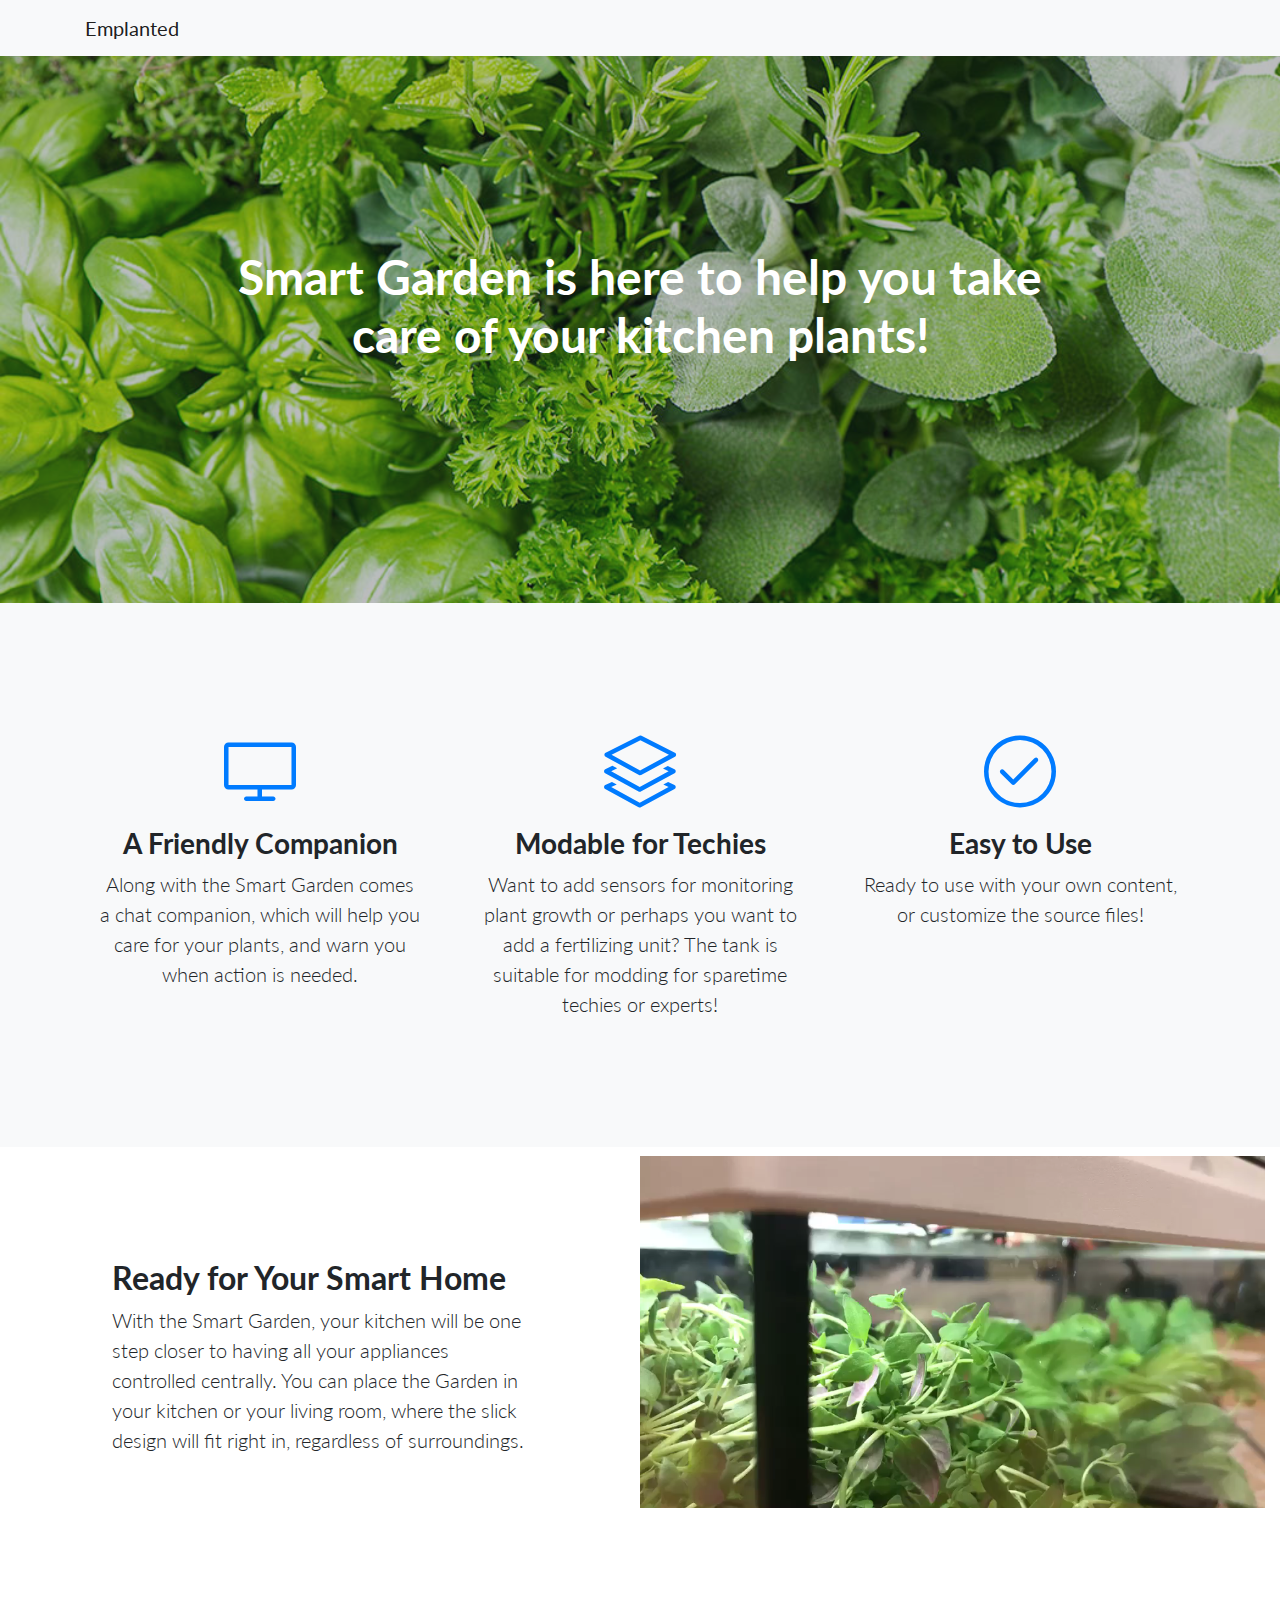
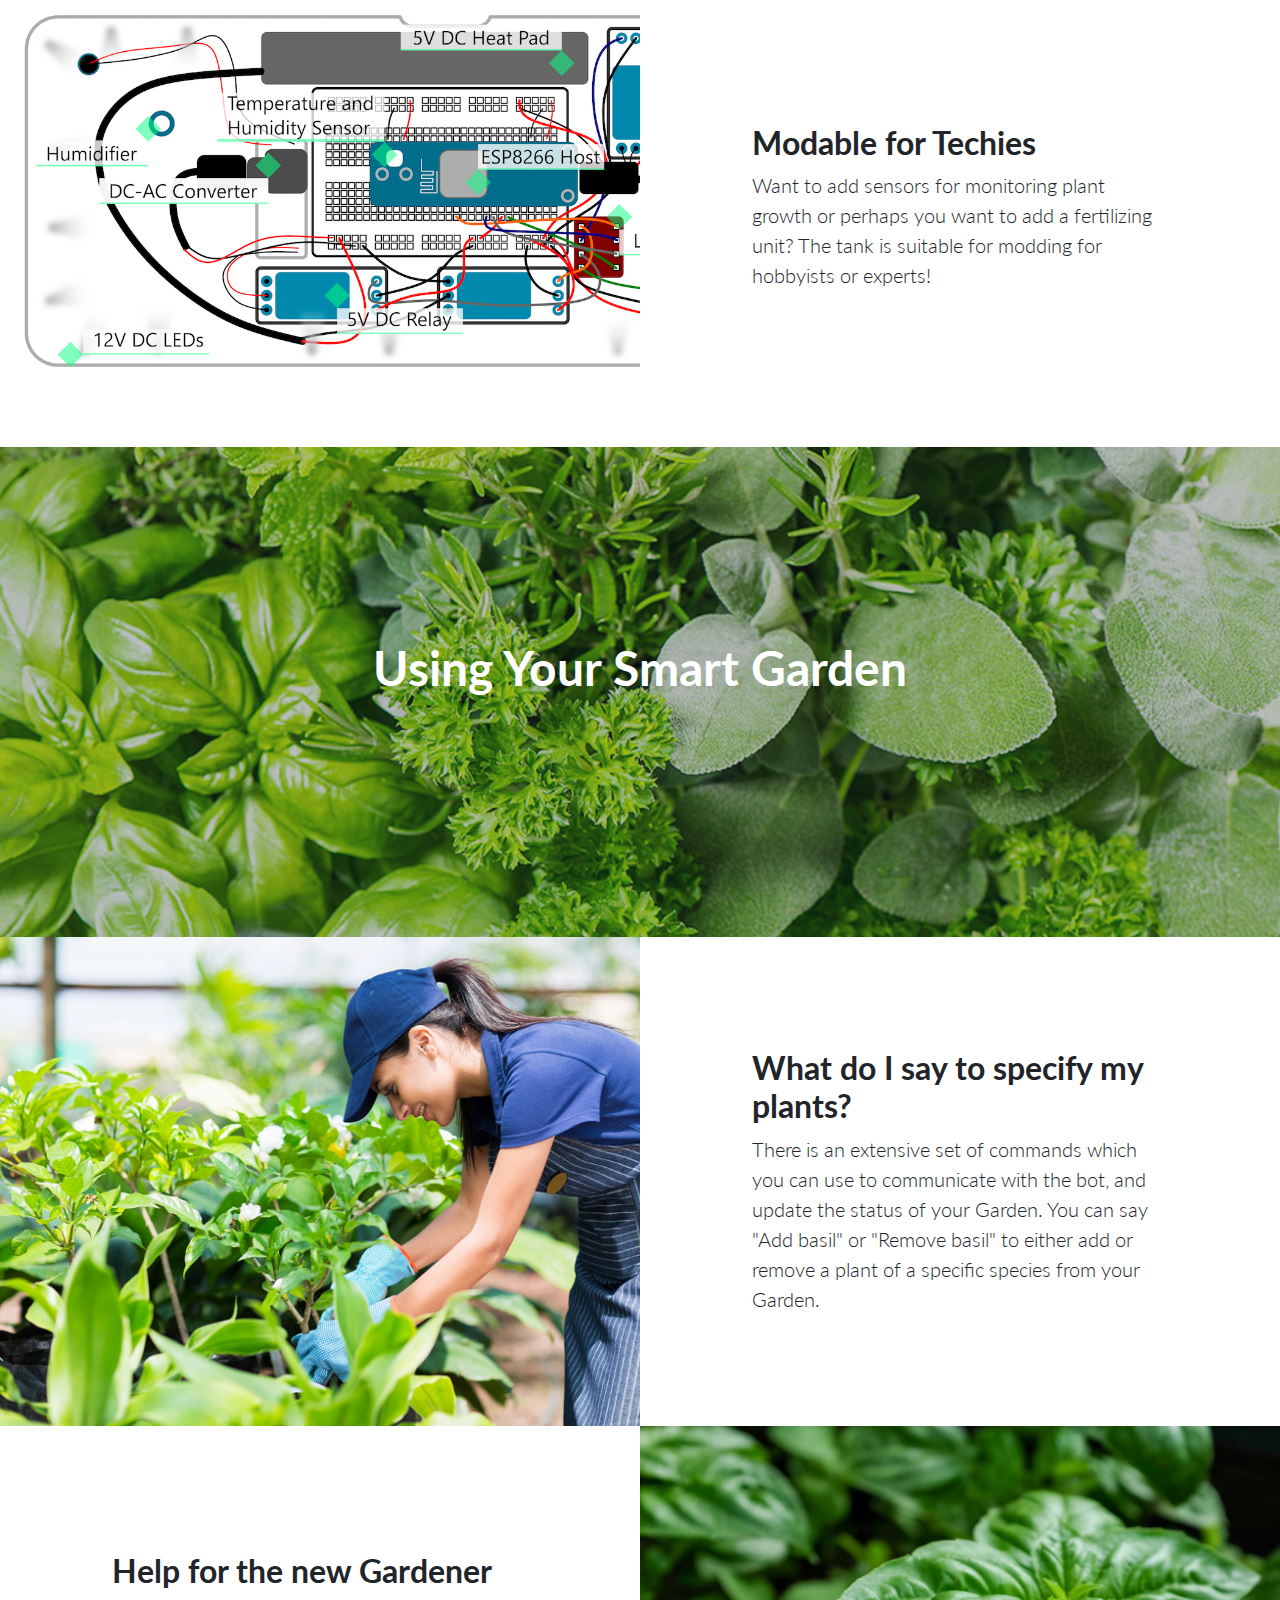
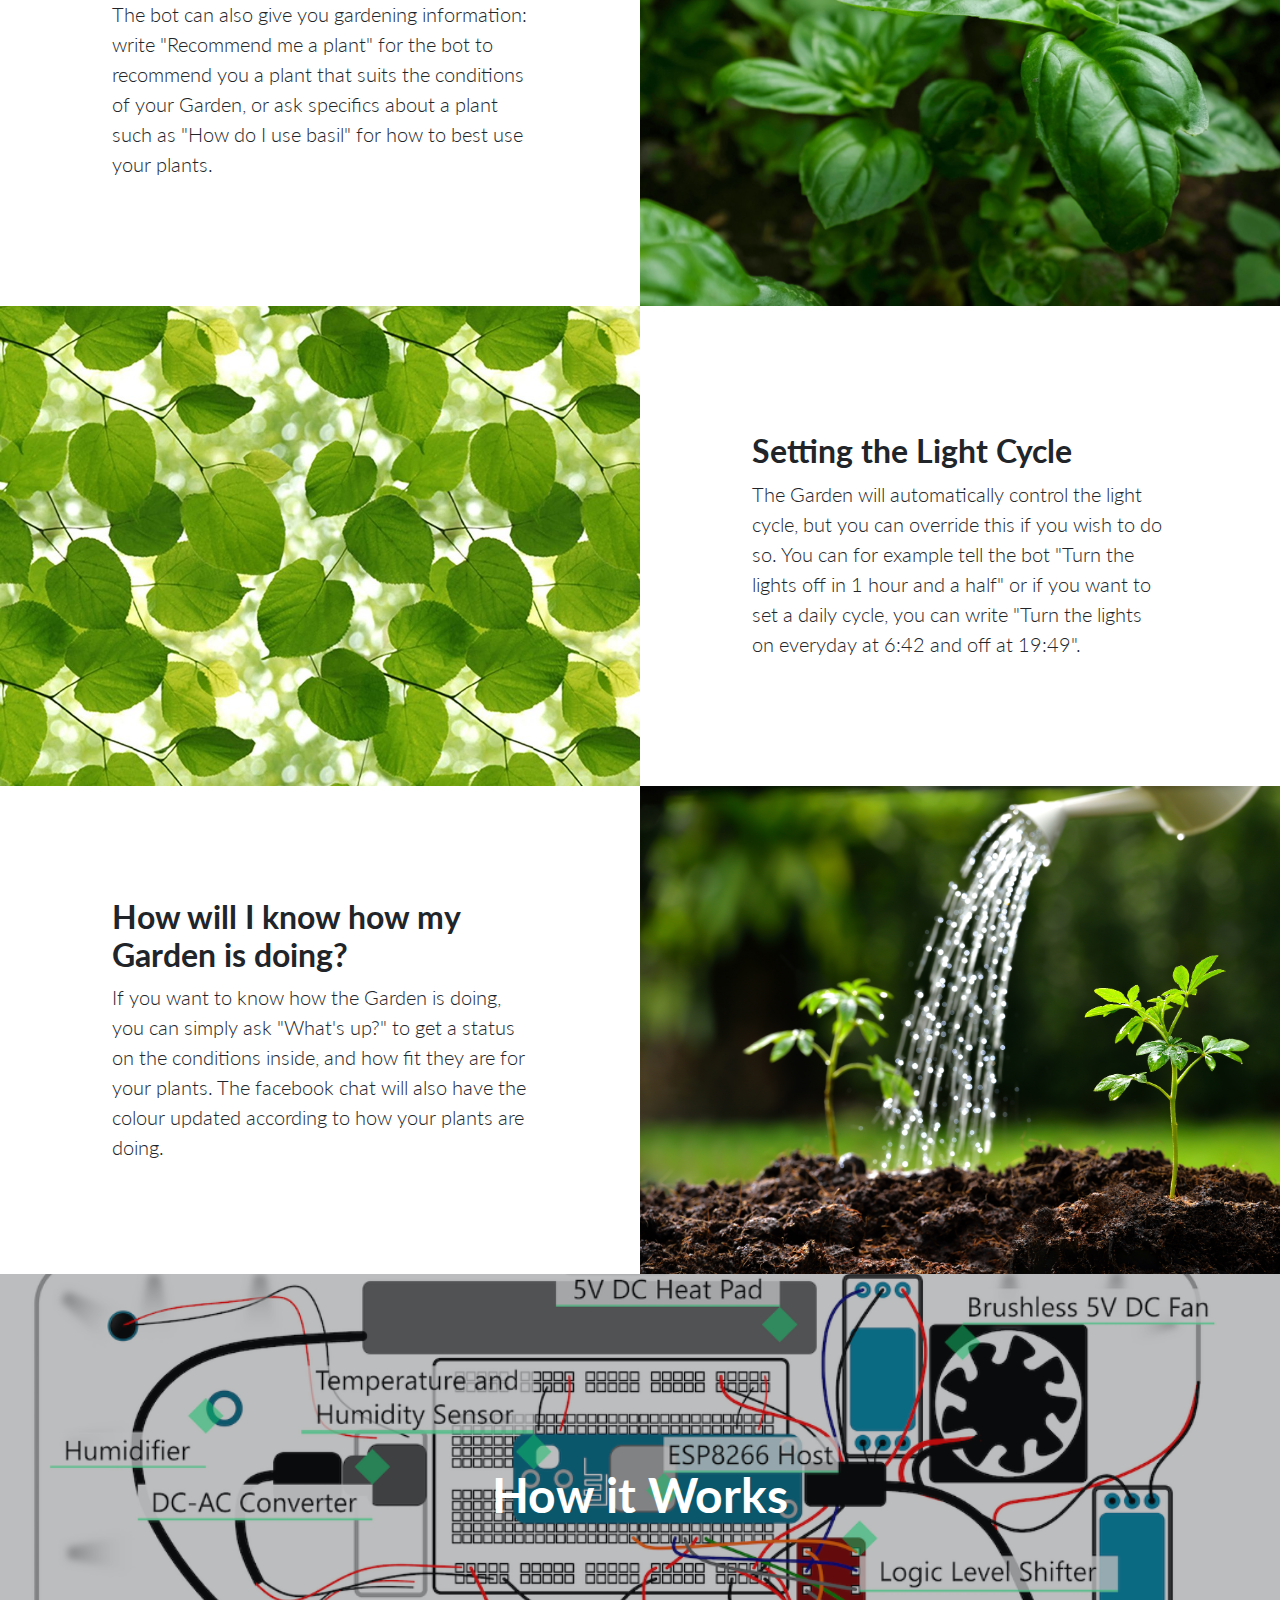
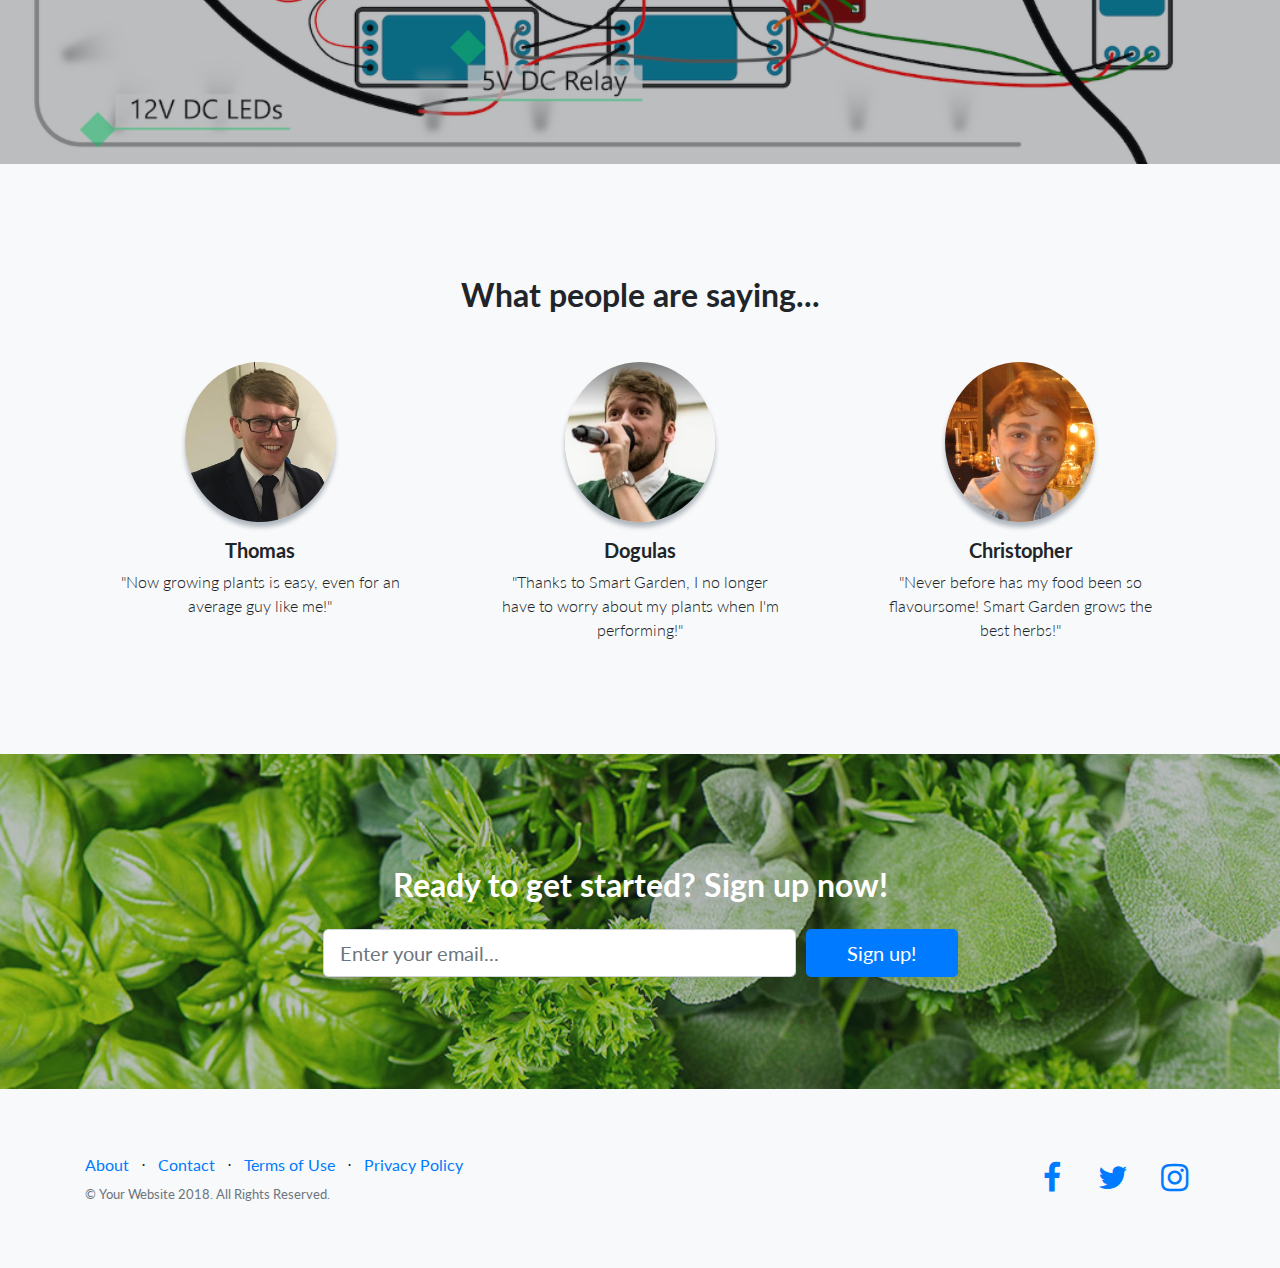
==== Website/index.html @ f956d18c "Mastheads innit" ====
<!DOCTYPE html>
<html lang="en">

  <head>

    <meta charset="utf-8">
    <meta name="viewport" content="width=device-width, initial-scale=1, shrink-to-fit=no">
    <meta name="description" content="">
    <meta name="author" content="">

    <title>Landing Page - Start Bootstrap Theme</title>

    <!-- Bootstrap core CSS -->
    <link href="vendor/bootstrap/css/bootstrap.min.css" rel="stylesheet">

    <!-- Custom fonts for this template -->
    <link href="vendor/font-awesome/css/font-awesome.min.css" rel="stylesheet" type="text/css">
    <link href="vendor/simple-line-icons/css/simple-line-icons.css" rel="stylesheet" type="text/css">
    <link href="https://fonts.googleapis.com/css?family=Lato:300,400,700,300italic,400italic,700italic" rel="stylesheet" type="text/css">

    <!-- Custom styles for this template -->
    <link href="css/landing-page.min.css" rel="stylesheet">

  </head>

  <body>

    <!-- Navigation -->
    <nav class="navbar navbar-light bg-light static-top">
      <div class="container">
        <a class="navbar-brand" href="#">Emplanted</a>
      </div>
    </nav>

    <!-- Masthead -->
    <header class="masthead text-white text-center">
      <div class="overlay"></div>
      <div class="container">
        <div class="row">
          <div class="col-xl-9 mx-auto">
            <h1 class="mb-5">Smart Garden is here to help you take care of your kitchen plants!</h1>
          </div>
        </div>
      </div>
    </header>

    <!-- Icons Grid -->
    <section class="features-icons bg-light text-center">
      <div class="container">
        <div class="row">
          <div class="col-lg-4">
            <div class="features-icons-item mx-auto mb-5 mb-lg-0 mb-lg-3">
              <div class="features-icons-icon d-flex">
                <i class="icon-screen-desktop m-auto text-primary"></i>
              </div>
              <h3>A Friendly Companion</h3>
              <p class="lead mb-0">Along with the Smart Garden comes a chat companion, which will help you care for your plants, and warn you when action is needed.</p>
            </div>
          </div>
          <div class="col-lg-4">
            <div class="features-icons-item mx-auto mb-5 mb-lg-0 mb-lg-3">
              <div class="features-icons-icon d-flex">
                <i class="icon-layers m-auto text-primary"></i>
              </div>
              <h3>Modable for Techies</h3>
              <p class="lead mb-0">Want to add sensors for monitoring plant growth or perhaps you want to add a fertilizing unit? The tank is suitable for modding for sparetime techies or experts!</p>
            </div>
          </div>
          <div class="col-lg-4">
            <div class="features-icons-item mx-auto mb-0 mb-lg-3">
              <div class="features-icons-icon d-flex">
                <i class="icon-check m-auto text-primary"></i>
              </div>
              </a>
              <h3>Easy to Use</h3>
              <p class="lead mb-0">Ready to use with your own content, or customize the source files!</p>
            </div>
          </div>
        </div>
      </div>
    </section>



    <!-- Image Showcases -->
    <section class="showcase">
      <div class="container-fluid p-0">
        <div class="row no-gutters">
          <div class="col-lg-6 order-lg-2 text-white">
            <div>
              <object class="embed-responsive-item">
                  <video height ="370" width="625" autoplay loop muted>
                    <source src="img/video.mp4" />
                  </video>
                </object>
              </div>
          </div>
          <div class="col-lg-6 order-lg-1 my-auto showcase-text">
            <h2>Ready for Your Smart Home</h2>
            <p class="lead mb-0">With the Smart Garden, your kitchen will be one step closer to having all your appliances controlled centrally. You can place the Garden in your kitchen or your living room, where the slick design will fit right in, regardless of surroundings.</p>
          </div>
        </div>
        <div class="row no-gutters">
          <div class="col-lg-6 text-white showcase-img" style="background-image: url('img/componentfpgamy.png');"></div>
          <div class="col-lg-6 my-auto showcase-text">
            <h2>Modable for Techies</h2>
            <p class="lead mb-0">Want to add sensors for monitoring plant growth or perhaps you want to add a fertilizing unit? The tank is suitable for modding for hobbyists or experts!</p>
          </div>
        </div>
      </div>
  </section>


  <!-- Masthead -->
  <header class="masthead text-white text-center">
    <div class="overlay"></div>
    <div class="container">
      <div class="row">
        <div class="col-xl-9 mx-auto">
          <h1 class="mb-5">Using Your Smart Garden</h1>
        </div>
      </div>
    </div>
  </header>

  <!-- Usage Showcase -->
  <section class="showcase">
    <div class="container-fluid p-0">
        <div class="row no-gutters">
          <div class="col-lg-6 text-white showcase-img" style="background-image: url('img/gardener.jpg');"></div>
          <div class="col-lg-6 my-auto showcase-text">
            <h2>What do I say to specify my plants?</h2>
            <p class="lead mb-0">There is an extensive set of commands which you can use to communicate with the bot, and update the status of your Garden.
              You can say "Add basil" or "Remove basil" to either add or remove a plant of a specific species from your Garden.
              </p>
          </div>
        </div>
        <div class="row no-gutters">
          <div class="col-lg-6 order-lg-2 text-white showcase-img" style="background-image: url('img/basil.jpg');"></div>
          <div class="col-lg-6 order-lg-1 my-auto showcase-text">
            <h2>Help for the new Gardener</h2>
            <p class="lead mb-0">The bot can also give you gardening information: write "Recommend me a plant" for the bot to recommend you a plant that suits the
            conditions of your Garden, or ask specifics about a plant such as "How do I use basil" for how to best use your plants.</p>
          </div>
        </div>
        <div class="row no-gutters">
          <div class="col-lg-6 text-white showcase-img" style="background-image: url('img/sunlight.jpg');"></div>
          <div class="col-lg-6 my-auto showcase-text">
            <h2>Setting the Light Cycle</h2>
            <p class="lead mb-0">The Garden will automatically control the light cycle, but you can override this if you wish to do so. You can for example tell the bot "Turn the lights off in 1 hour and a half"
               or if you want to set a daily cycle, you can write "Turn the lights on everyday at 6:42 and off at 19:49". </p>
          </div>
        </div>
        <div class="row no-gutters">
          <div class="col-lg-6 order-lg-2 text-white showcase-img" style="background-image: url('img/watering.jpg');"></div>
          <div class="col-lg-6 order-lg-1 my-auto showcase-text">
            <h2>How will I know how my Garden is doing?</h2>
            <p class="lead mb-0">If you want to know how the Garden is doing, you can simply ask "What's up?" to get a status on the conditions inside, and how fit they are for your plants. The facebook chat will also have the colour updated according to
              how your plants are doing.
            </p>
          </div>
        </div>
      </div>
    </section>

    <!-- Masthead -->
    <header class="mastheadWorks text-white text-center">
      <div class="overlay"></div>
      <div class="container">
        <div class="row">
          <div class="col-xl-9 mx-auto">
            <h1 class="mb-5">How it Works</h1>
          </div>
        </div>
      </div>
    </header>

    <!-- Testimonials -->
    <section class="testimonials text-center bg-light">
      <div class="container">
        <h2 class="mb-5">What people are saying...</h2>
        <div class="row">
          <div class="col-lg-4">
            <div class="testimonial-item mx-auto mb-5 mb-lg-0">
              <img class="img-fluid rounded-circle mb-3" src="img/testimonials-1.jpg" alt="" style="width:150px;height:160px;">
              <h5>Thomas</h5>
              <p class="font-weight-light mb-0">"Now growing plants is easy, even for an average guy like me!"</p>
            </div>
          </div>
          <div class="col-lg-4">
            <div class="testimonial-item mx-auto mb-5 mb-lg-0">
              <img class="img-fluid rounded-circle mb-3" src="img/testimonials-2.jpg" alt="" style="width:150px;height:160px;">
              <h5>Dogulas</h5>
              <p class="font-weight-light mb-0">"Thanks to Smart Garden, I no longer have to worry about my plants when I'm performing!"</p>
            </div>
          </div>
          <div class="col-lg-4">
            <div class="testimonial-item mx-auto mb-5 mb-lg-0">
              <img class="img-fluid rounded-circle mb-3" src="img/testimonials-3.jpg" alt="" style="width:150px;height:160px;">
              <h5>Christopher</h5>
              <p class="font-weight-light mb-0">"Never before has my food been so flavoursome! Smart Garden grows the best herbs!"</p>
            </div>
          </div>
        </div>
      </div>
    </section>


    <!-- Call to Action -->
    <section class="call-to-action text-white text-center">
      <div class="overlay"></div>
      <div class="container">
        <div class="row">
          <div class="col-xl-9 mx-auto">
            <h2 class="mb-4">Ready to get started? Sign up now!</h2>
          </div>
          <div class="col-md-10 col-lg-8 col-xl-7 mx-auto">
            <form>
              <div class="form-row">
                <div class="col-12 col-md-9 mb-2 mb-md-0">
                  <input type="email" class="form-control form-control-lg" placeholder="Enter your email...">
                </div>
                <div class="col-12 col-md-3">
                  <button type="submit" class="btn btn-block btn-lg btn-primary">Sign up!</button>
                </div>
              </div>
            </form>
          </div>
        </div>
      </div>
    </section>

    <!-- Footer -->
    <footer class="footer bg-light">
      <div class="container">
        <div class="row">
          <div class="col-lg-6 h-100 text-center text-lg-left my-auto">
            <ul class="list-inline mb-2">
              <li class="list-inline-item">
                <a href="#">About</a>
              </li>
              <li class="list-inline-item">&sdot;</li>
              <li class="list-inline-item">
                <a href="#">Contact</a>
              </li>
              <li class="list-inline-item">&sdot;</li>
              <li class="list-inline-item">
                <a href="#">Terms of Use</a>
              </li>
              <li class="list-inline-item">&sdot;</li>
              <li class="list-inline-item">
                <a href="#">Privacy Policy</a>
              </li>
            </ul>
            <p class="text-muted small mb-4 mb-lg-0">&copy; Your Website 2018. All Rights Reserved.</p>
          </div>
          <div class="col-lg-6 h-100 text-center text-lg-right my-auto">
            <ul class="list-inline mb-0">
              <li class="list-inline-item mr-3">
                <a href="#">
                  <i class="fa fa-facebook fa-2x fa-fw"></i>
                </a>
              </li>
              <li class="list-inline-item mr-3">
                <a href="#">
                  <i class="fa fa-twitter fa-2x fa-fw"></i>
                </a>
              </li>
              <li class="list-inline-item">
                <a href="#">
                  <i class="fa fa-instagram fa-2x fa-fw"></i>
                </a>
              </li>
            </ul>
          </div>
        </div>
      </div>
    </footer>

    <!-- Bootstrap core JavaScript -->
    <script src="vendor/jquery/jquery.min.js"></script>
    <script src="vendor/bootstrap/js/bootstrap.bundle.min.js"></script>

  </body>

</html>
---- Website/vendor/simple-line-icons/css/simple-line-icons.css ----
@font-face {
  font-family: 'simple-line-icons';
  src: url('../fonts/Simple-Line-Icons.eot?v=2.4.0');
  src: url('../fonts/Simple-Line-Icons.eot?v=2.4.0#iefix') format('embedded-opentype'), url('../fonts/Simple-Line-Icons.woff2?v=2.4.0') format('woff2'), url('../fonts/Simple-Line-Icons.ttf?v=2.4.0') format('truetype'), url('../fonts/Simple-Line-Icons.woff?v=2.4.0') format('woff'), url('../fonts/Simple-Line-Icons.svg?v=2.4.0#simple-line-icons') format('svg');
  font-weight: normal;
  font-style: normal;
}
/*
 Use the following CSS code if you want to have a class per icon.
 Instead of a list of all class selectors, you can use the generic [class*="icon-"] selector, but it's slower:
*/
.icon-user,
.icon-people,
.icon-user-female,
.icon-user-follow,
.icon-user-following,
.icon-user-unfollow,
.icon-login,
.icon-logout,
.icon-emotsmile,
.icon-phone,
.icon-call-end,
.icon-call-in,
.icon-call-out,
.icon-map,
.icon-location-pin,
.icon-direction,
.icon-directions,
.icon-compass,
.icon-layers,
.icon-menu,
.icon-list,
.icon-options-vertical,
.icon-options,
.icon-arrow-down,
.icon-arrow-left,
.icon-arrow-right,
.icon-arrow-up,
.icon-arrow-up-circle,
.icon-arrow-left-circle,
.icon-arrow-right-circle,
.icon-arrow-down-circle,
.icon-check,
.icon-clock,
.icon-plus,
.icon-minus,
.icon-close,
.icon-event,
.icon-exclamation,
.icon-organization,
.icon-trophy,
.icon-screen-smartphone,
.icon-screen-desktop,
.icon-plane,
.icon-notebook,
.icon-mustache,
.icon-mouse,
.icon-magnet,
.icon-energy,
.icon-disc,
.icon-cursor,
.icon-cursor-move,
.icon-crop,
.icon-chemistry,
.icon-speedometer,
.icon-shield,
.icon-screen-tablet,
.icon-magic-wand,
.icon-hourglass,
.icon-graduation,
.icon-ghost,
.icon-game-controller,
.icon-fire,
.icon-eyeglass,
.icon-envelope-open,
.icon-envelope-letter,
.icon-bell,
.icon-badge,
.icon-anchor,
.icon-wallet,
.icon-vector,
.icon-speech,
.icon-puzzle,
.icon-printer,
.icon-present,
.icon-playlist,
.icon-pin,
.icon-picture,
.icon-handbag,
.icon-globe-alt,
.icon-globe,
.icon-folder-alt,
.icon-folder,
.icon-film,
.icon-feed,
.icon-drop,
.icon-drawer,
.icon-docs,
.icon-doc,
.icon-diamond,
.icon-cup,
.icon-calculator,
.icon-bubbles,
.icon-briefcase,
.icon-book-open,
.icon-basket-loaded,
.icon-basket,
.icon-bag,
.icon-action-undo,
.icon-action-redo,
.icon-wrench,
.icon-umbrella,
.icon-trash,
.icon-tag,
.icon-support,
.icon-frame,
.icon-size-fullscreen,
.icon-size-actual,
.icon-shuffle,
.icon-share-alt,
.icon-share,
.icon-rocket,
.icon-question,
.icon-pie-chart,
.icon-pencil,
.icon-note,
.icon-loop,
.icon-home,
.icon-grid,
.icon-graph,
.icon-microphone,
.icon-music-tone-alt,
.icon-music-tone,
.icon-earphones-alt,
.icon-earphones,
.icon-equalizer,
.icon-like,
.icon-dislike,
.icon-control-start,
.icon-control-rewind,
.icon-control-play,
.icon-control-pause,
.icon-control-forward,
.icon-control-end,
.icon-volume-1,
.icon-volume-2,
.icon-volume-off,
.icon-calendar,
.icon-bulb,
.icon-chart,
.icon-ban,
.icon-bubble,
.icon-camrecorder,
.icon-camera,
.icon-cloud-download,
.icon-cloud-upload,
.icon-envelope,
.icon-eye,
.icon-flag,
.icon-heart,
.icon-info,
.icon-key,
.icon-link,
.icon-lock,
.icon-lock-open,
.icon-magnifier,
.icon-magnifier-add,
.icon-magnifier-remove,
.icon-paper-clip,
.icon-paper-plane,
.icon-power,
.icon-refresh,
.icon-reload,
.icon-settings,
.icon-star,
.icon-symbol-female,
.icon-symbol-male,
.icon-target,
.icon-credit-card,
.icon-paypal,
.icon-social-tumblr,
.icon-social-twitter,
.icon-social-facebook,
.icon-social-instagram,
.icon-social-linkedin,
.icon-social-pinterest,
.icon-social-github,
.icon-social-google,
.icon-social-reddit,
.icon-social-skype,
.icon-social-dribbble,
.icon-social-behance,
.icon-social-foursqare,
.icon-social-soundcloud,
.icon-social-spotify,
.icon-social-stumbleupon,
.icon-social-youtube,
.icon-social-dropbox,
.icon-social-vkontakte,
.icon-social-steam {
  font-family: 'simple-line-icons';
  speak: none;
  font-style: normal;
  font-weight: normal;
  font-variant: normal;
  text-transform: none;
  line-height: 1;
  /* Better Font Rendering =========== */
  -webkit-font-smoothing: antialiased;
  -moz-osx-font-smoothing: grayscale;
}
.icon-user:before {
  content: "\e005";
}
.icon-people:before {
  content: "\e001";
}
.icon-user-female:before {
  content: "\e000";
}
.icon-user-follow:before {
  content: "\e002";
}
.icon-user-following:before {
  content: "\e003";
}
.icon-user-unfollow:before {
  content: "\e004";
}
.icon-login:before {
  content: "\e066";
}
.icon-logout:before {
  content: "\e065";
}
.icon-emotsmile:before {
  content: "\e021";
}
.icon-phone:before {
  content: "\e600";
}
.icon-call-end:before {
  content: "\e048";
}
.icon-call-in:before {
  content: "\e047";
}
.icon-call-out:before {
  content: "\e046";
}
.icon-map:before {
  content: "\e033";
}
.icon-location-pin:before {
  content: "\e096";
}
.icon-direction:before {
  content: "\e042";
}
.icon-directions:before {
  content: "\e041";
}
.icon-compass:before {
  content: "\e045";
}
.icon-layers:before {
  content: "\e034";
}
.icon-menu:before {
  content: "\e601";
}
.icon-list:before {
  content: "\e067";
}
.icon-options-vertical:before {
  content: "\e602";
}
.icon-options:before {
  content: "\e603";
}
.icon-arrow-down:before {
  content: "\e604";
}
.icon-arrow-left:before {
  content: "\e605";
}
.icon-arrow-right:before {
  content: "\e606";
}
.icon-arrow-up:before {
  content: "\e607";
}
.icon-arrow-up-circle:before {
  content: "\e078";
}
.icon-arrow-left-circle:before {
  content: "\e07a";
}
.icon-arrow-right-circle:before {
  content: "\e079";
}
.icon-arrow-down-circle:before {
  content: "\e07b";
}
.icon-check:before {
  content: "\e080";
}
.icon-clock:before {
  content: "\e081";
}
.icon-plus:before {
  content: "\e095";
}
.icon-minus:before {
  content: "\e615";
}
.icon-close:before {
  content: "\e082";
}
.icon-event:before {
  content: "\e619";
}
.icon-exclamation:before {
  content: "\e617";
}
.icon-organization:before {
  content: "\e616";
}
.icon-trophy:before {
  content: "\e006";
}
.icon-screen-smartphone:before {
  content: "\e010";
}
.icon-screen-desktop:before {
  content: "\e011";
}
.icon-plane:before {
  content: "\e012";
}
.icon-notebook:before {
  content: "\e013";
}
.icon-mustache:before {
  content: "\e014";
}
.icon-mouse:before {
  content: "\e015";
}
.icon-magnet:before {
  content: "\e016";
}
.icon-energy:before {
  content: "\e020";
}
.icon-disc:before {
  content: "\e022";
}
.icon-cursor:before {
  content: "\e06e";
}
.icon-cursor-move:before {
  content: "\e023";
}
.icon-crop:before {
  content: "\e024";
}
.icon-chemistry:before {
  content: "\e026";
}
.icon-speedometer:before {
  content: "\e007";
}
.icon-shield:before {
  content: "\e00e";
}
.icon-screen-tablet:before {
  content: "\e00f";
}
.icon-magic-wand:before {
  content: "\e017";
}
.icon-hourglass:before {
  content: "\e018";
}
.icon-graduation:before {
  content: "\e019";
}
.icon-ghost:before {
  content: "\e01a";
}
.icon-game-controller:before {
  content: "\e01b";
}
.icon-fire:before {
  content: "\e01c";
}
.icon-eyeglass:before {
  content: "\e01d";
}
.icon-envelope-open:before {
  content: "\e01e";
}
.icon-envelope-letter:before {
  content: "\e01f";
}
.icon-bell:before {
  content: "\e027";
}
.icon-badge:before {
  content: "\e028";
}
.icon-anchor:before {
  content: "\e029";
}
.icon-wallet:before {
  content: "\e02a";
}
.icon-vector:before {
  content: "\e02b";
}
.icon-speech:before {
  content: "\e02c";
}
.icon-puzzle:before {
  content: "\e02d";
}
.icon-printer:before {
  content: "\e02e";
}
.icon-present:before {
  content: "\e02f";
}
.icon-playlist:before {
  content: "\e030";
}
.icon-pin:before {
  content: "\e031";
}
.icon-picture:before {
  content: "\e032";
}
.icon-handbag:before {
  content: "\e035";
}
.icon-globe-alt:before {
  content: "\e036";
}
.icon-globe:before {
  content: "\e037";
}
.icon-folder-alt:before {
  content: "\e039";
}
.icon-folder:before {
  content: "\e089";
}
.icon-film:before {
  content: "\e03a";
}
.icon-feed:before {
  content: "\e03b";
}
.icon-drop:before {
  content: "\e03e";
}
.icon-drawer:before {
  content: "\e03f";
}
.icon-docs:before {
  content: "\e040";
}
.icon-doc:before {
  content: "\e085";
}
.icon-diamond:before {
  content: "\e043";
}
.icon-cup:before {
  content: "\e044";
}
.icon-calculator:before {
  content: "\e049";
}
.icon-bubbles:before {
  content: "\e04a";
}
.icon-briefcase:before {
  content: "\e04b";
}
.icon-book-open:before {
  content: "\e04c";
}
.icon-basket-loaded:before {
  content: "\e04d";
}
.icon-basket:before {
  content: "\e04e";
}
.icon-bag:before {
  content: "\e04f";
}
.icon-action-undo:before {
  content: "\e050";
}
.icon-action-redo:before {
  content: "\e051";
}
.icon-wrench:before {
  content: "\e052";
}
.icon-umbrella:before {
  content: "\e053";
}
.icon-trash:before {
  content: "\e054";
}
.icon-tag:before {
  content: "\e055";
}
.icon-support:before {
  content: "\e056";
}
.icon-frame:before {
  content: "\e038";
}
.icon-size-fullscreen:before {
  content: "\e057";
}
.icon-size-actual:before {
  content: "\e058";
}
.icon-shuffle:before {
  content: "\e059";
}
.icon-share-alt:before {
  content: "\e05a";
}
.icon-share:before {
  content: "\e05b";
}
.icon-rocket:before {
  content: "\e05c";
}
.icon-question:before {
  content: "\e05d";
}
.icon-pie-chart:before {
  content: "\e05e";
}
.icon-pencil:before {
  content: "\e05f";
}
.icon-note:before {
  content: "\e060";
}
.icon-loop:before {
  content: "\e064";
}
.icon-home:before {
  content: "\e069";
}
.icon-grid:before {
  content: "\e06a";
}
.icon-graph:before {
  content: "\e06b";
}
.icon-microphone:before {
  content: "\e063";
}
.icon-music-tone-alt:before {
  content: "\e061";
}
.icon-music-tone:before {
  content: "\e062";
}
.icon-earphones-alt:before {
  content: "\e03c";
}
.icon-earphones:before {
  content: "\e03d";
}
.icon-equalizer:before {
  content: "\e06c";
}
.icon-like:before {
  content: "\e068";
}
.icon-dislike:before {
  content: "\e06d";
}
.icon-control-start:before {
  content: "\e06f";
}
.icon-control-rewind:before {
  content: "\e070";
}
.icon-control-play:before {
  content: "\e071";
}
.icon-control-pause:before {
  content: "\e072";
}
.icon-control-forward:before {
  content: "\e073";
}
.icon-control-end:before {
  content: "\e074";
}
.icon-volume-1:before {
  content: "\e09f";
}
.icon-volume-2:before {
  content: "\e0a0";
}
.icon-volume-off:before {
  content: "\e0a1";
}
.icon-calendar:before {
  content: "\e075";
}
.icon-bulb:before {
  content: "\e076";
}
.icon-chart:before {
  content: "\e077";
}
.icon-ban:before {
  content: "\e07c";
}
.icon-bubble:before {
  content: "\e07d";
}
.icon-camrecorder:before {
  content: "\e07e";
}
.icon-camera:before {
  content: "\e07f";
}
.icon-cloud-download:before {
  content: "\e083";
}
.icon-cloud-upload:before {
  content: "\e084";
}
.icon-envelope:before {
  content: "\e086";
}
.icon-eye:before {
  content: "\e087";
}
.icon-flag:before {
  content: "\e088";
}
.icon-heart:before {
  content: "\e08a";
}
.icon-info:before {
  content: "\e08b";
}
.icon-key:before {
  content: "\e08c";
}
.icon-link:before {
  content: "\e08d";
}
.icon-lock:before {
  content: "\e08e";
}
.icon-lock-open:before {
  content: "\e08f";
}
.icon-magnifier:before {
  content: "\e090";
}
.icon-magnifier-add:before {
  content: "\e091";
}
.icon-magnifier-remove:before {
  content: "\e092";
}
.icon-paper-clip:before {
  content: "\e093";
}
.icon-paper-plane:before {
  content: "\e094";
}
.icon-power:before {
  content: "\e097";
}
.icon-refresh:before {
  content: "\e098";
}
.icon-reload:before {
  content: "\e099";
}
.icon-settings:before {
  content: "\e09a";
}
.icon-star:before {
  content: "\e09b";
}
.icon-symbol-female:before {
  content: "\e09c";
}
.icon-symbol-male:before {
  content: "\e09d";
}
.icon-target:before {
  content: "\e09e";
}
.icon-credit-card:before {
  content: "\e025";
}
.icon-paypal:before {
  content: "\e608";
}
.icon-social-tumblr:before {
  content: "\e00a";
}
.icon-social-twitter:before {
  content: "\e009";
}
.icon-social-facebook:before {
  content: "\e00b";
}
.icon-social-instagram:before {
  content: "\e609";
}
.icon-social-linkedin:before {
  content: "\e60a";
}
.icon-social-pinterest:before {
  content: "\e60b";
}
.icon-social-github:before {
  content: "\e60c";
}
.icon-social-google:before {
  content: "\e60d";
}
.icon-social-reddit:before {
  content: "\e60e";
}
.icon-social-skype:before {
  content: "\e60f";
}
.icon-social-dribbble:before {
  content: "\e00d";
}
.icon-social-behance:before {
  content: "\e610";
}
.icon-social-foursqare:before {
  content: "\e611";
}
.icon-social-soundcloud:before {
  content: "\e612";
}
.icon-social-spotify:before {
  content: "\e613";
}
.icon-social-stumbleupon:before {
  content: "\e614";
}
.icon-social-youtube:before {
  content: "\e008";
}
.icon-social-dropbox:before {
  content: "\e00c";
}
.icon-social-vkontakte:before {
  content: "\e618";
}
.icon-social-steam:before {
  content: "\e620";
}
---- Website/css/landing-page.min.css ----
body{font-family:Lato,'Helvetica Neue',Helvetica,Arial,sans-serif}h1,h2,h3,h4,h5,h6{font-family:Lato,'Helvetica Neue',Helvetica,Arial,sans-serif;font-weight:700}header.masthead{position:relative;background-color:#343a40;background:url(../img/bg-masthead.jpg) no-repeat center center;-webkit-background-size:cover;-moz-background-size:cover;-o-background-size:cover;background-size:cover;padding-top:8rem;padding-bottom:8rem}header.masthead .overlay{position:absolute;background-color:#212529;height:100%;width:100%;top:0;left:0;opacity:.3}header.masthead h1{font-size:2rem}@media (min-width:768px){header.masthead{padding-top:12rem;padding-bottom:12rem}header.masthead h1{font-size:3rem}}.showcase .showcase-text{padding:3rem}.showcase .showcase-img{min-height:30rem;background-size:cover}@media (min-width:768px){.showcase .showcase-text{padding:7rem}}.features-icons{padding-top:7rem;padding-bottom:7rem}.features-icons .features-icons-item{max-width:20rem}.features-icons .features-icons-item .features-icons-icon{height:7rem}.features-icons .features-icons-item .features-icons-icon i{font-size:4.5rem}.features-icons .features-icons-item:hover .features-icons-icon i{font-size:5rem}.testimonials{padding-top:7rem;padding-bottom:7rem}.testimonials .testimonial-item{max-width:18rem}.testimonials .testimonial-item img{max-width:12rem;box-shadow:0 5px 5px 0 #adb5bd}.call-to-action{position:relative;background-color:#343a40;background:url(../img/bg-masthead.jpg) no-repeat center center;-webkit-background-size:cover;-moz-background-size:cover;-o-background-size:cover;background-size:cover;padding-top:7rem;padding-bottom:7rem}.call-to-action .overlay{position:absolute;background-color:#212529;height:100%;width:100%;top:0;left:0;opacity:.3}footer.footer{padding-top:4rem;padding-bottom:4rem}header.mastheadWorks {
  position: relative;
  background-color: #343a40;
  background: url("../img/componentfpgamyresized.png") no-repeat center center;
  -webkit-background-size: cover;
  -moz-background-size: cover;
  -o-background-size: cover;
  background-size: cover;
  padding-top: 8rem;
  padding-bottom: 8rem;
}

header.mastheadWorks .overlay {
  position: absolute;
  background-color: #212529;
  height: 100%;
  width: 100%;
  top: 0;
  left: 0;
  opacity: 0.3;
}

header.mastheadWorks h1 {
  font-size: 2rem;
}

@media (min-width: 768px) {
  header.mastheadWorks {
    padding-top: 12rem;
    padding-bottom: 12rem;
  }
  header.mastheadWorks h1 {
    font-size: 3rem;
  }
}
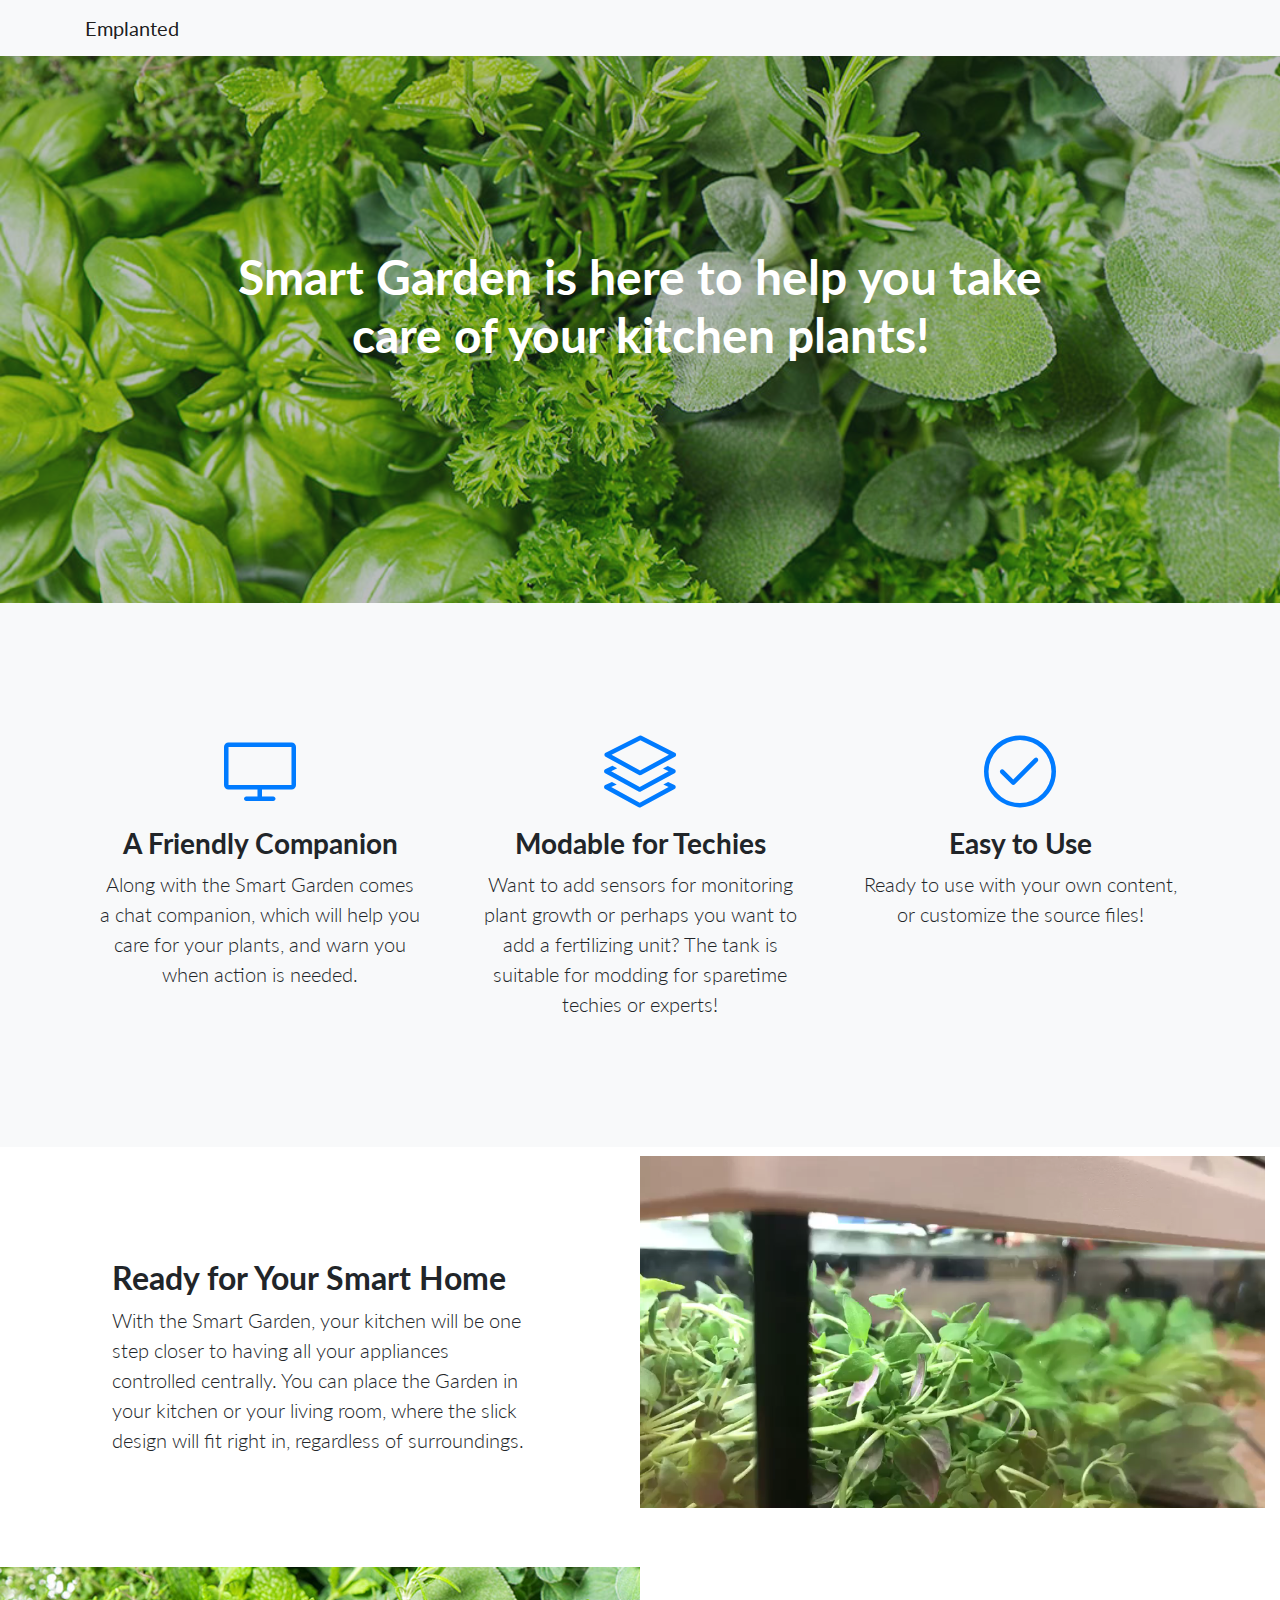
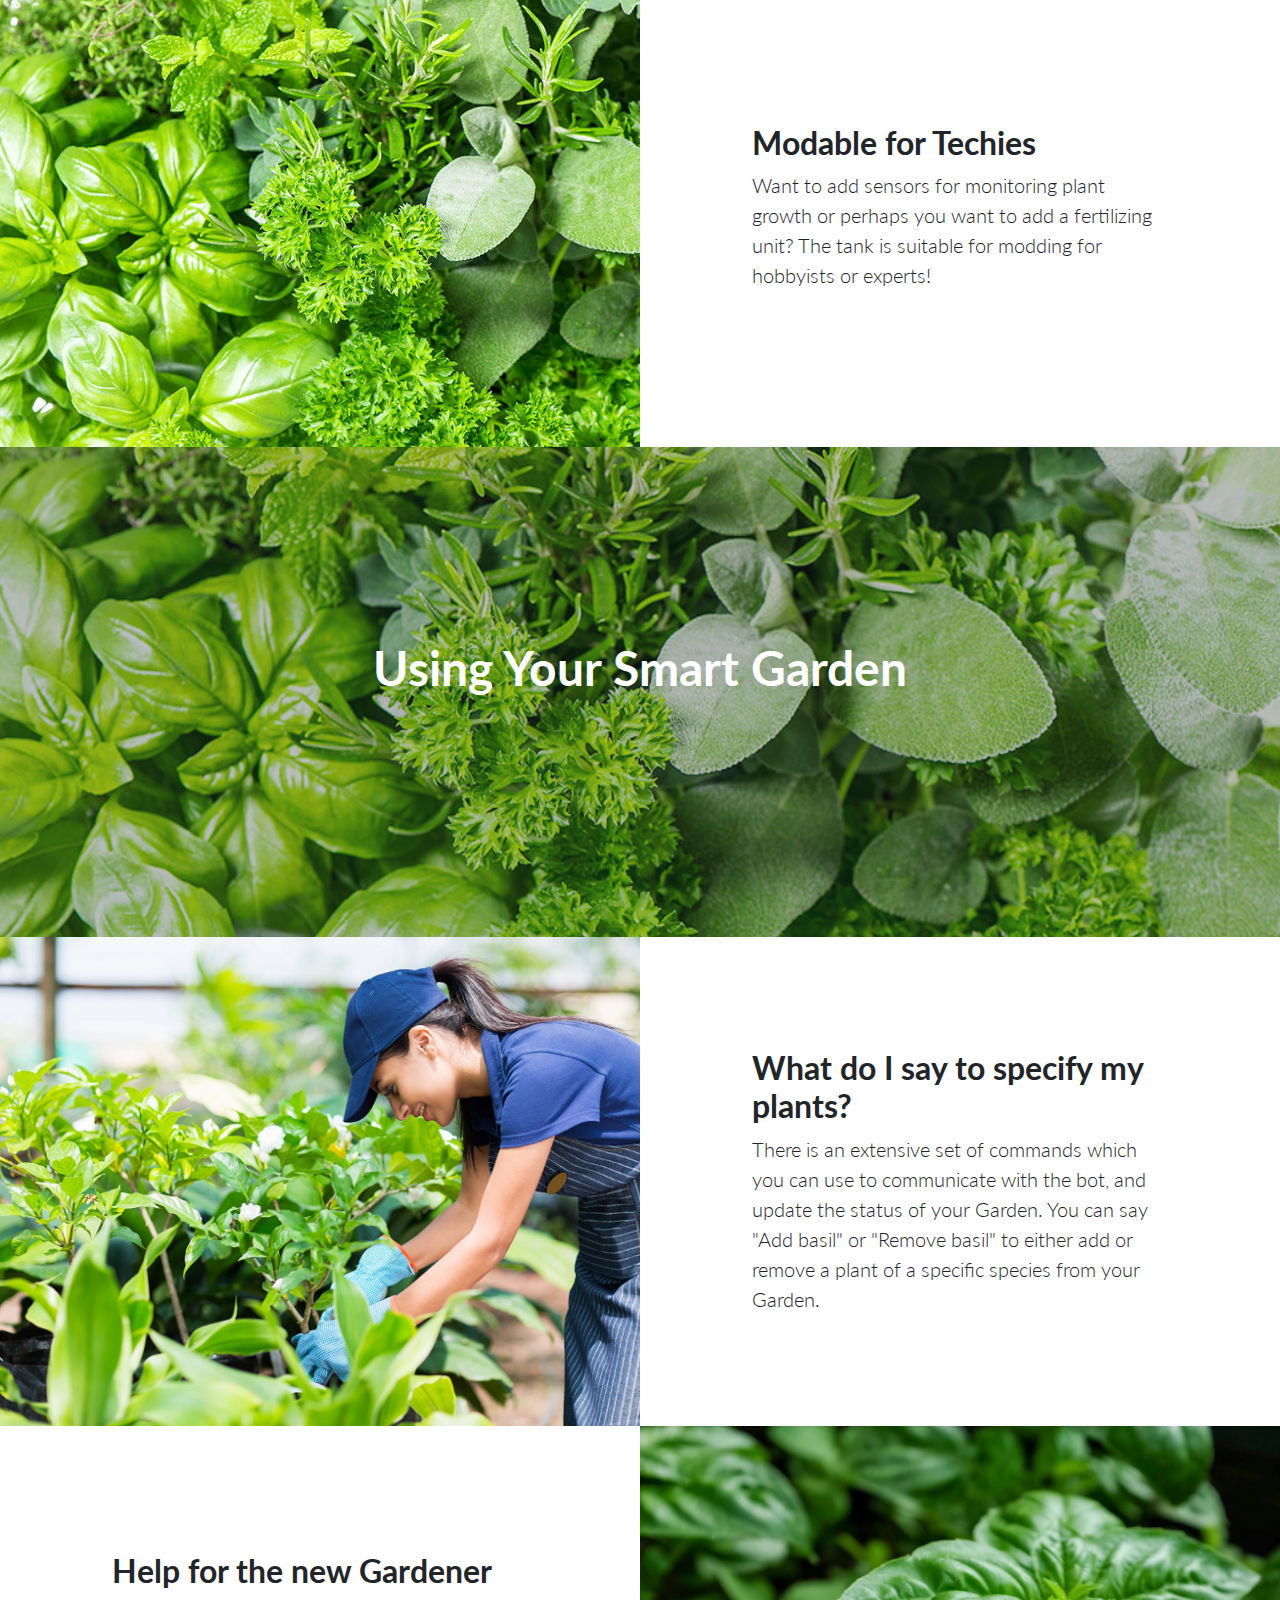
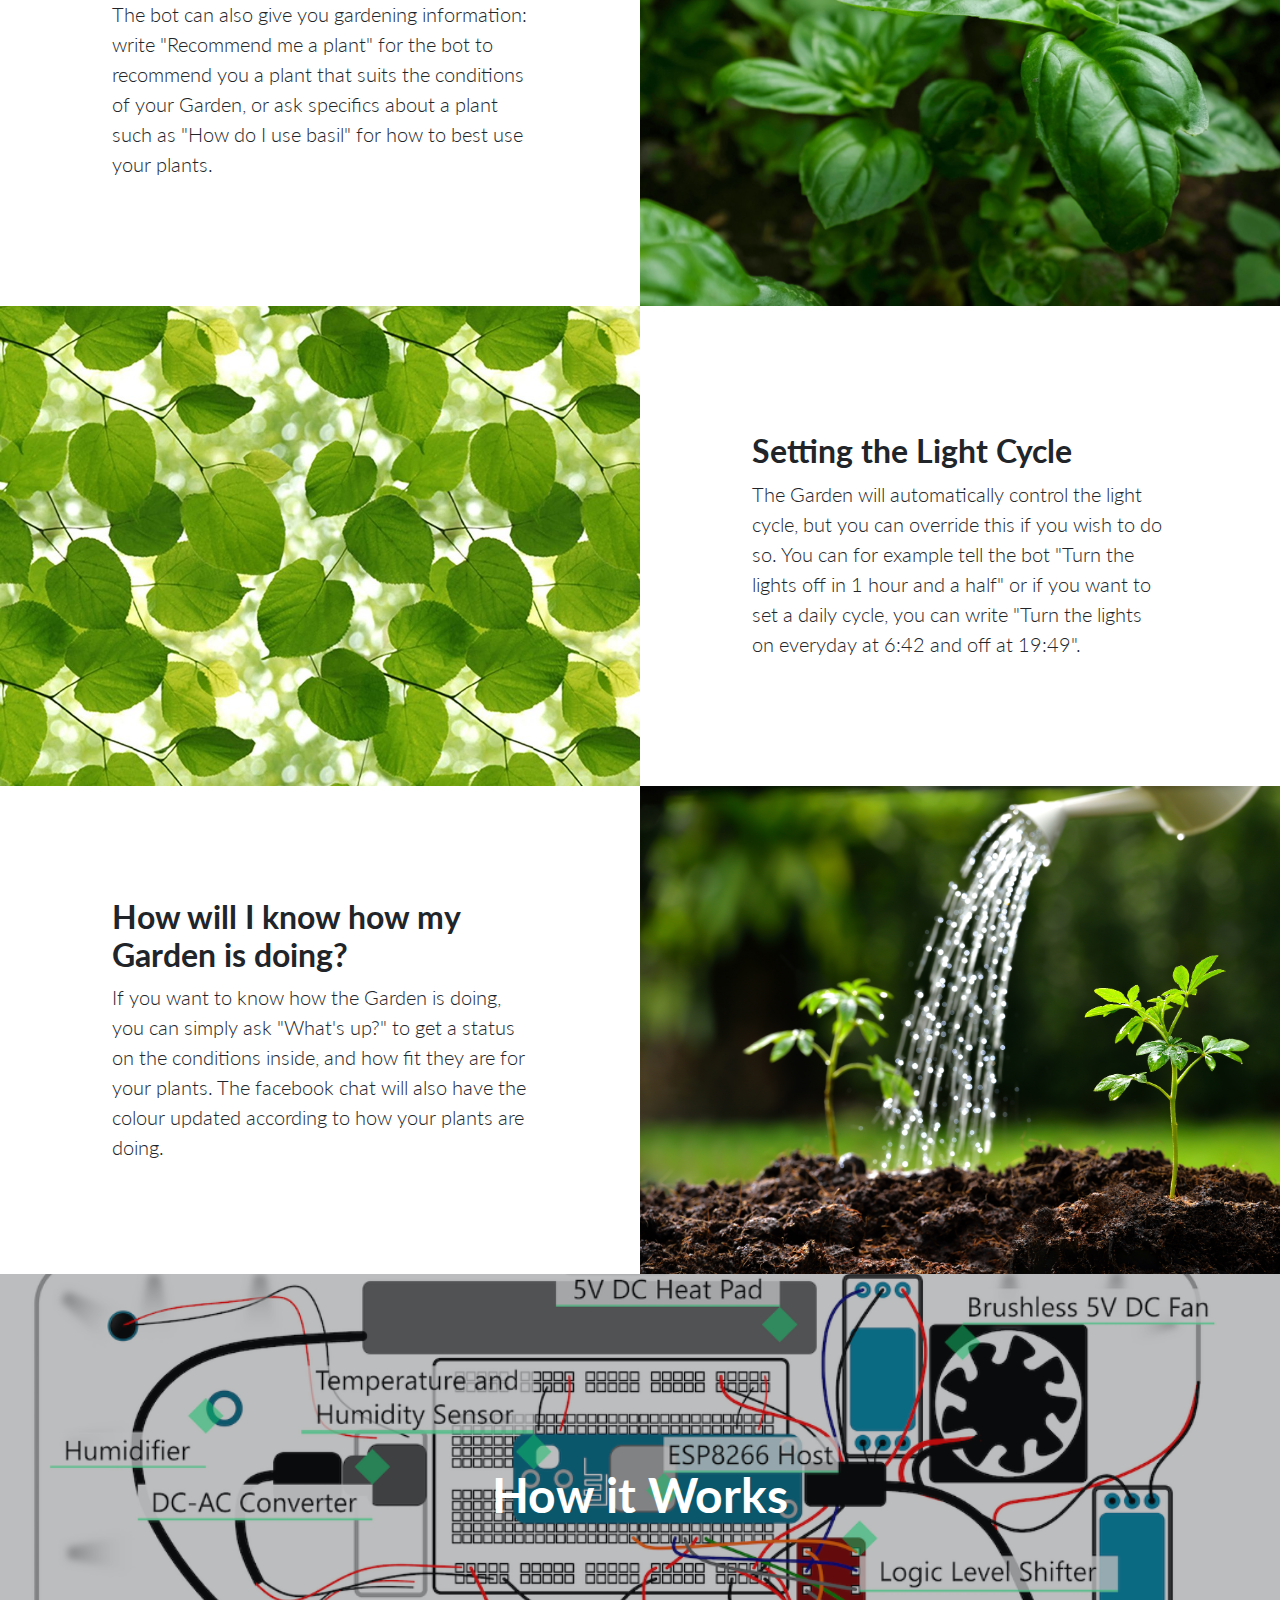
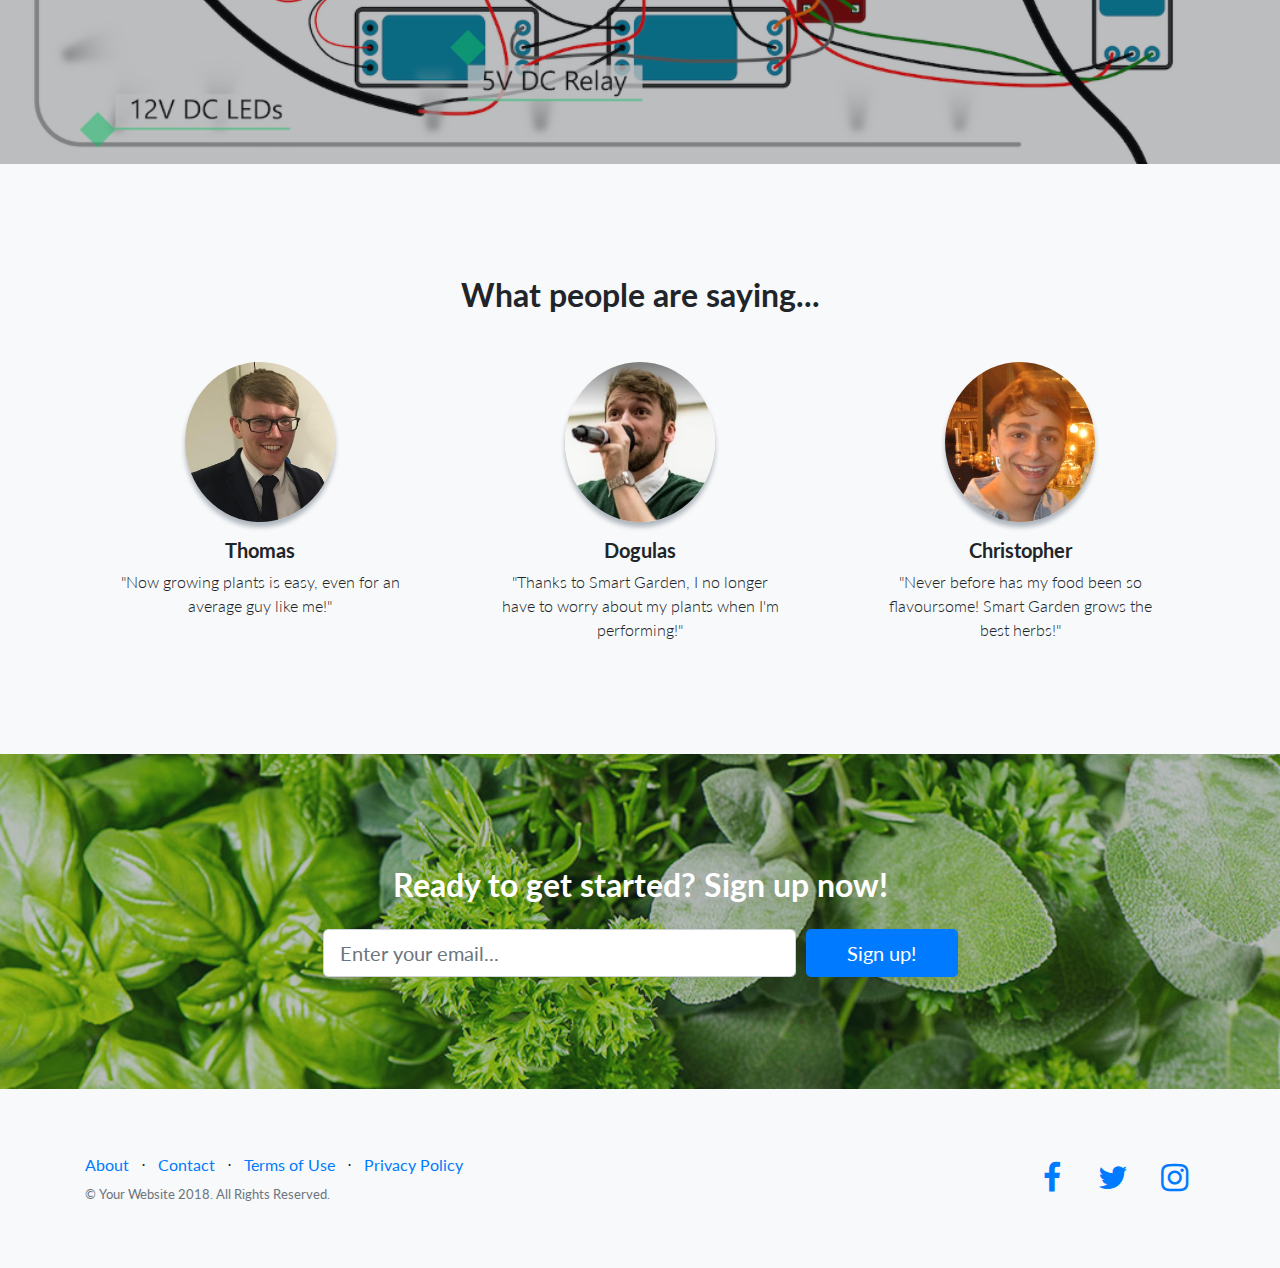
==== commit 98cfc754: "Merge branch 'master' of https://github.com/Carotti/emplanted" ====
--- a/Website/index.html
+++ b/Website/index.html
@@ -101,7 +101,7 @@
           </div>
         </div>
         <div class="row no-gutters">
-          <div class="col-lg-6 text-white showcase-img" style="background-image: url('img/componentfpgamy.png');"></div>
+          <div class="col-lg-6 text-white showcase-img" style="background-image: url('img/bg-masthead.jpg');"></div>
           <div class="col-lg-6 my-auto showcase-text">
             <h2>Modable for Techies</h2>
             <p class="lead mb-0">Want to add sensors for monitoring plant growth or perhaps you want to add a fertilizing unit? The tank is suitable for modding for hobbyists or experts!</p>
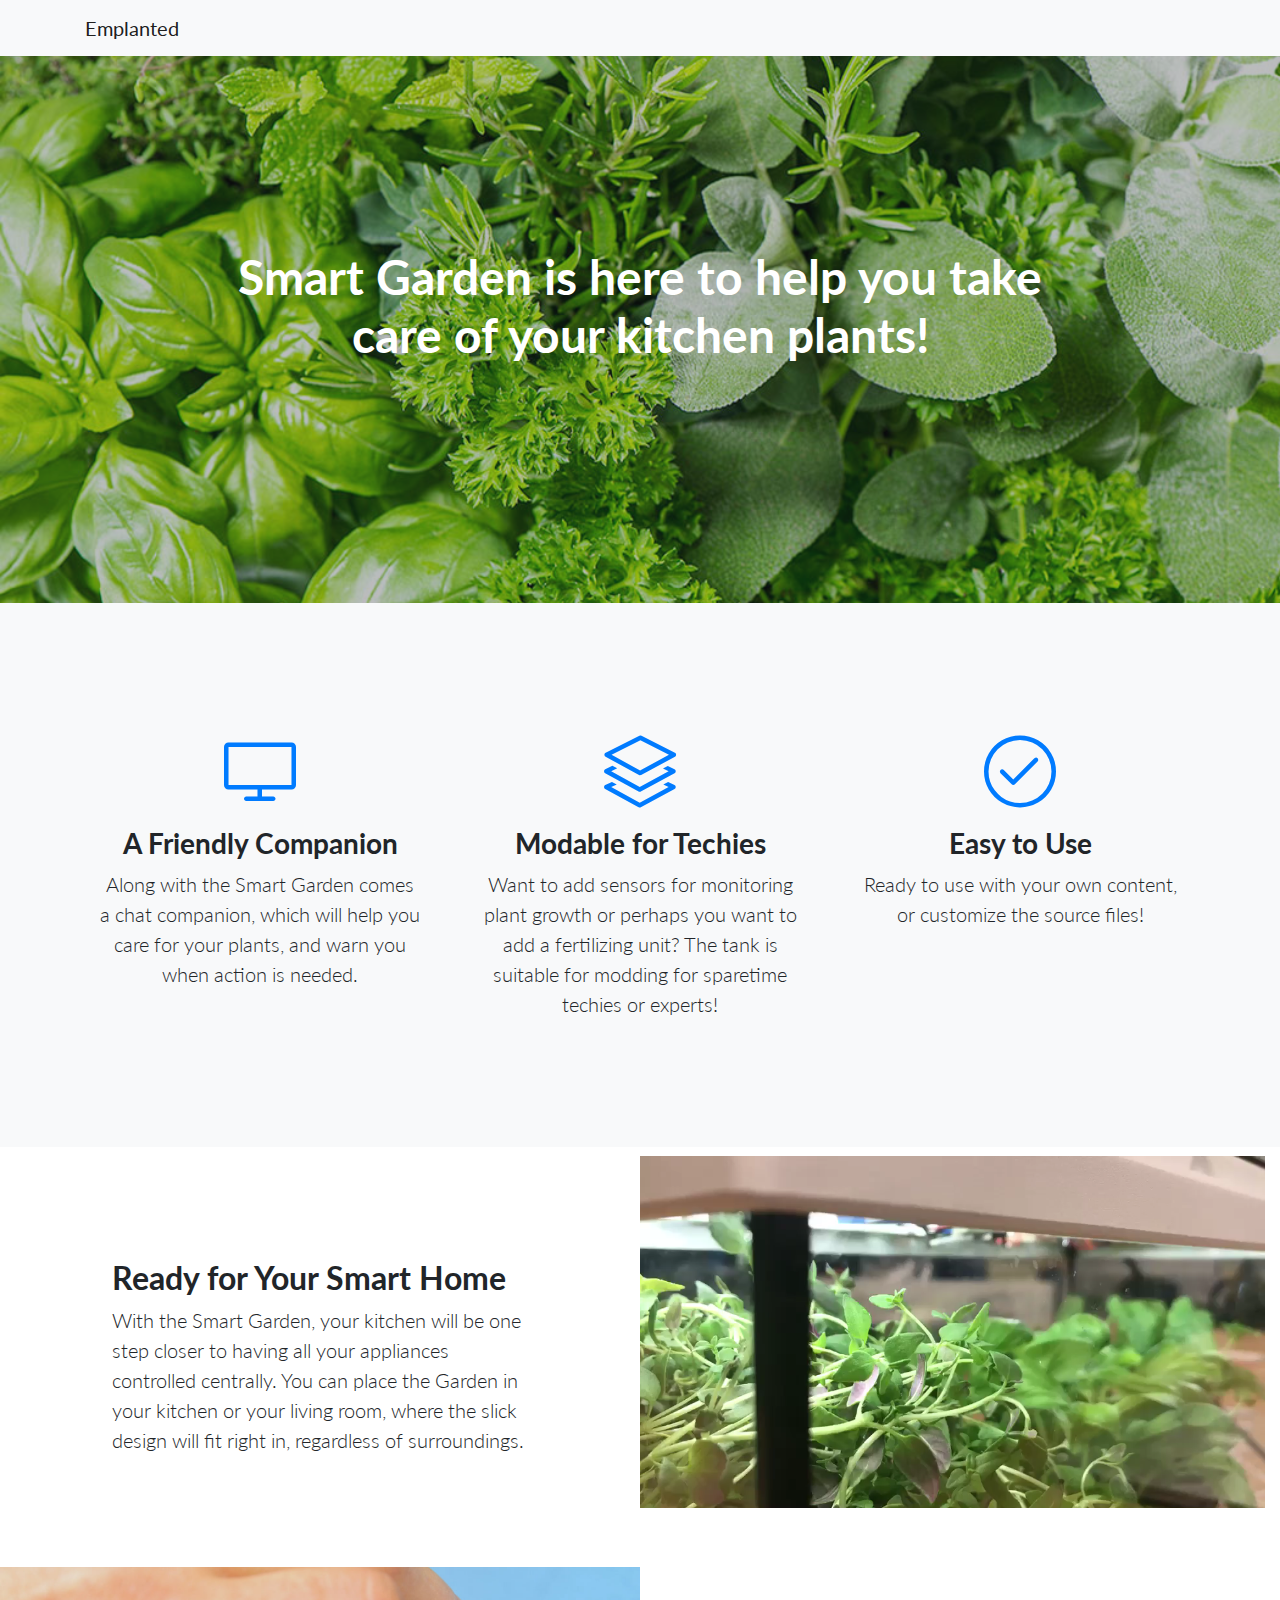
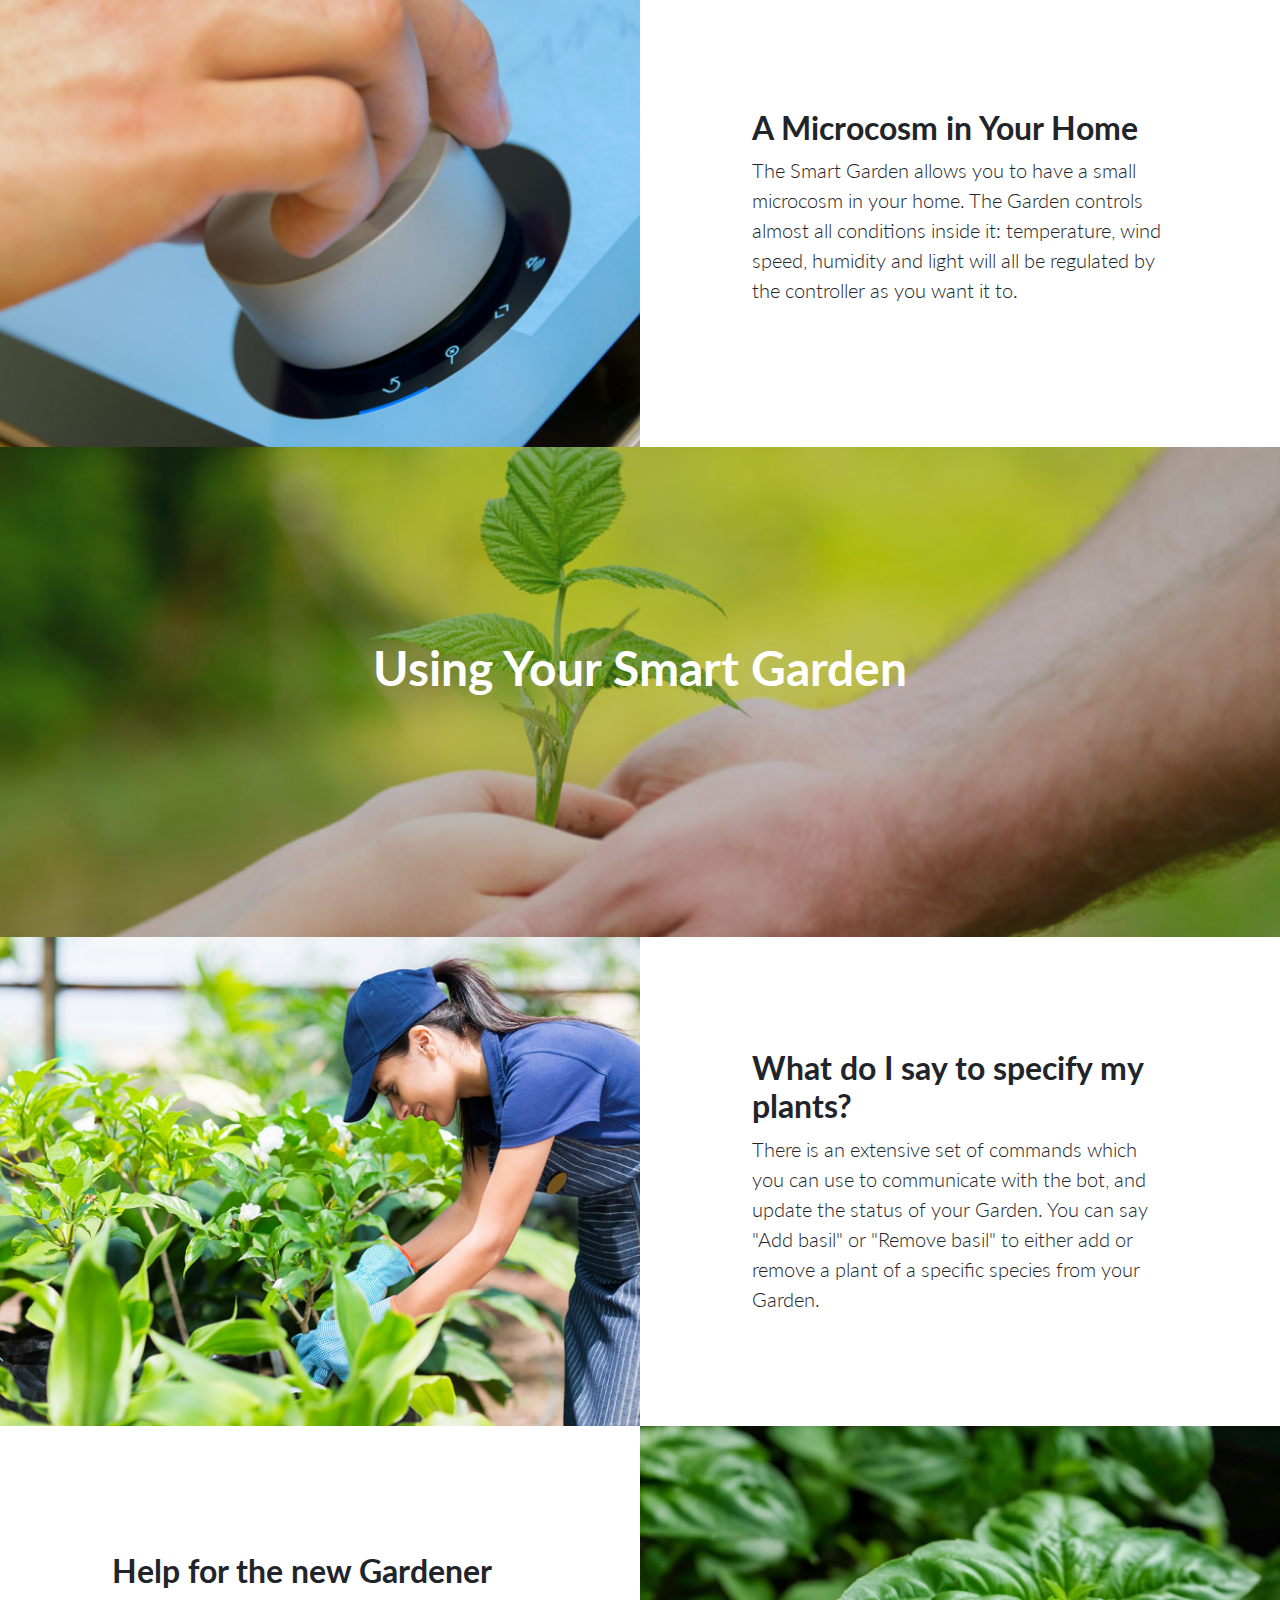
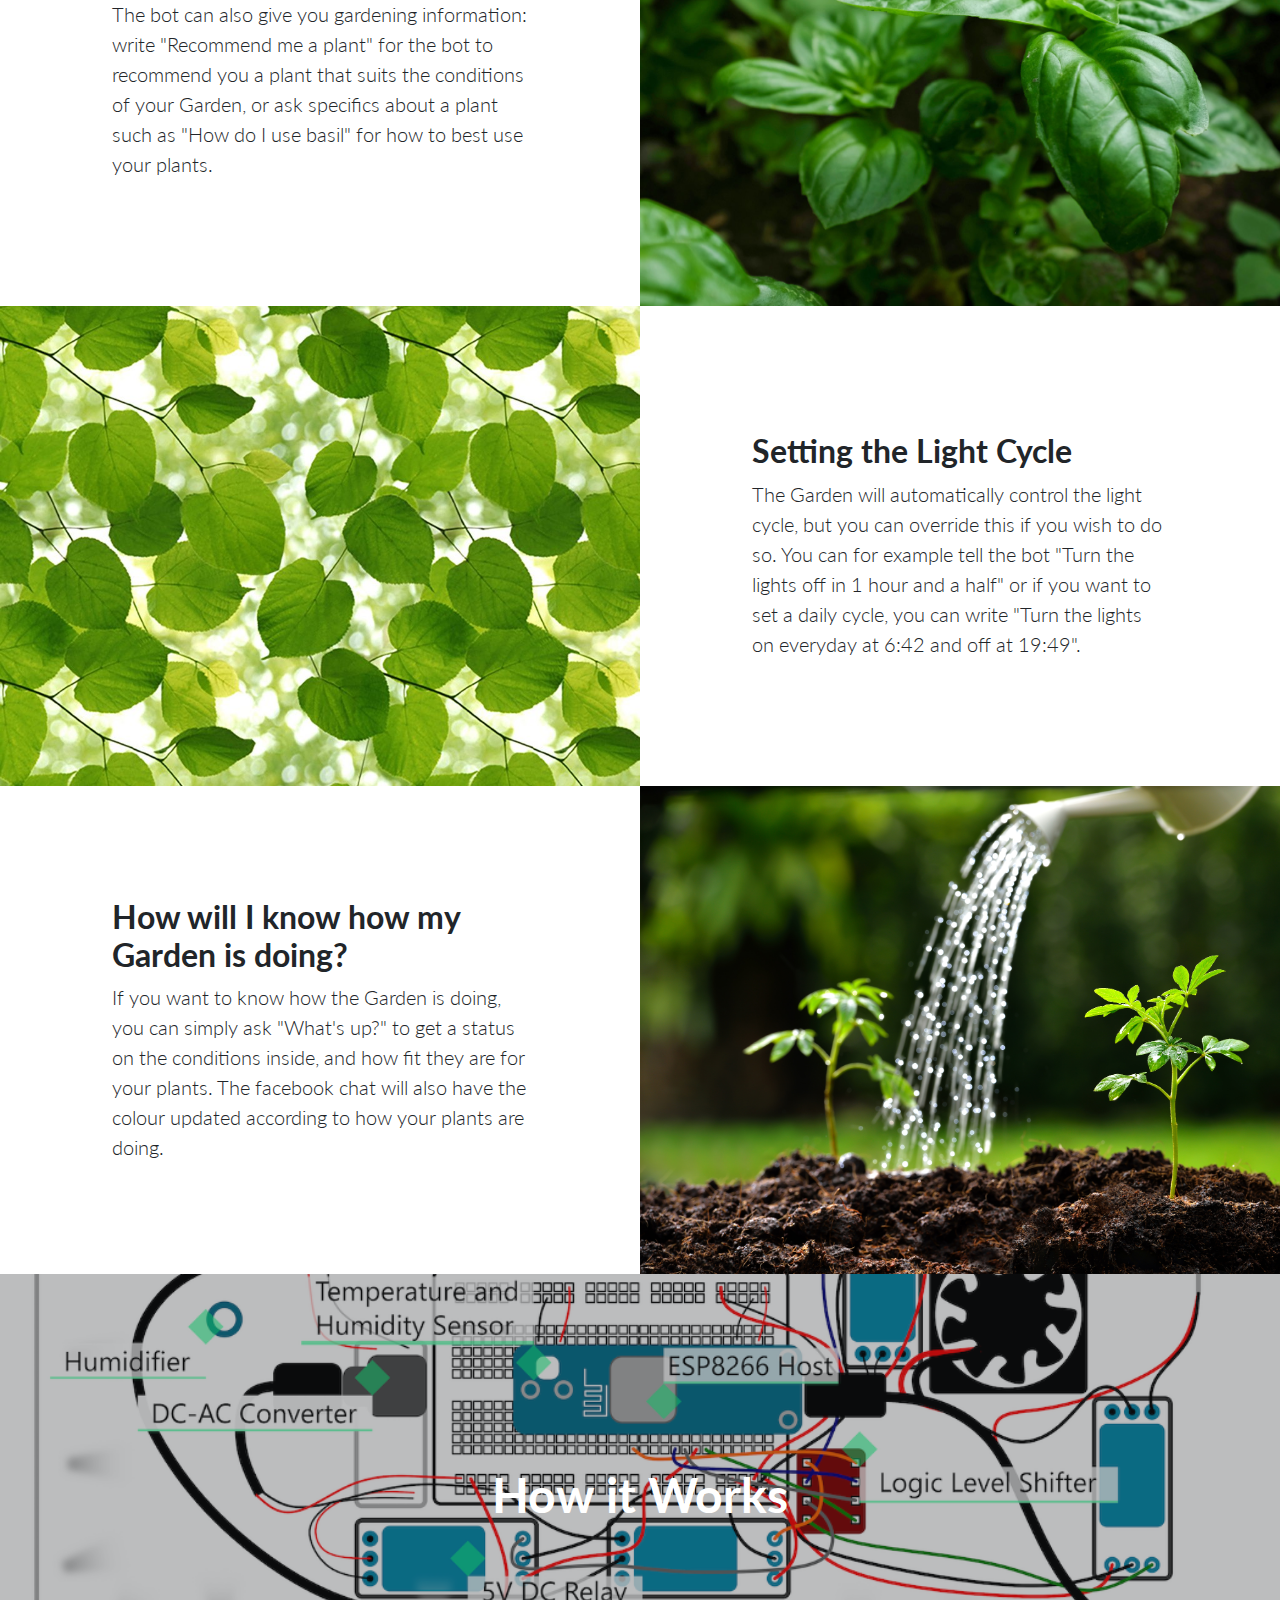
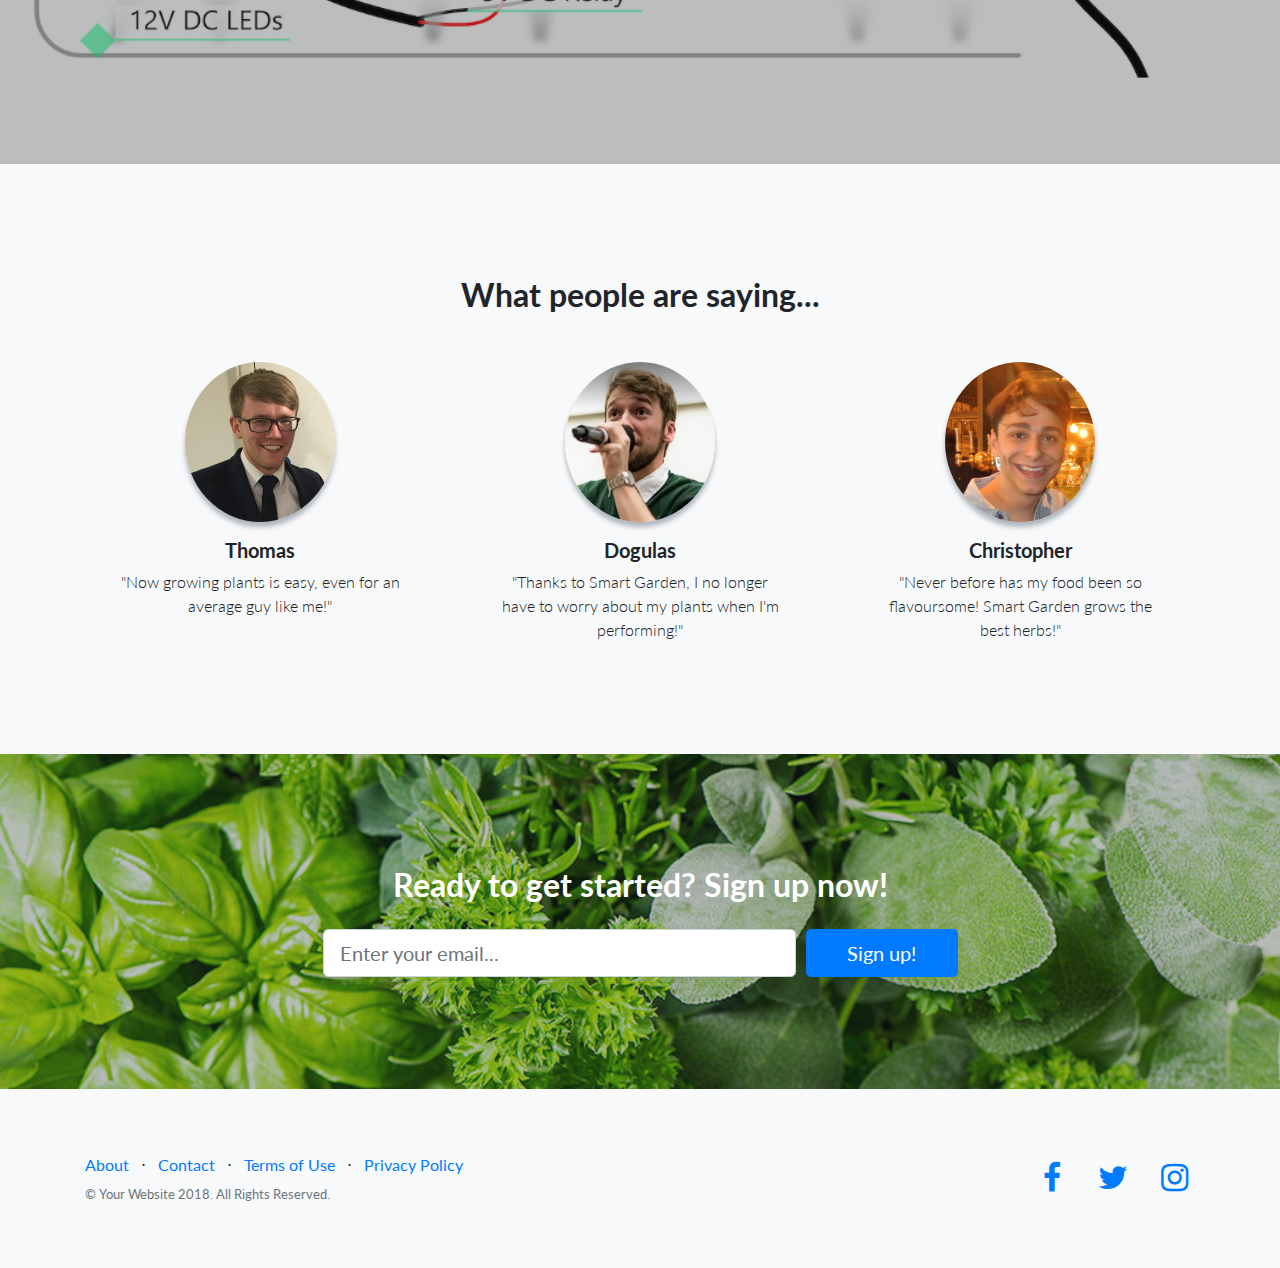
==== commit 26727fd5: "New Photos" ====
--- a/Website/index.html
+++ b/Website/index.html
@@ -101,18 +101,18 @@
           </div>
         </div>
         <div class="row no-gutters">
-          <div class="col-lg-6 text-white showcase-img" style="background-image: url('img/bg-masthead.jpg');"></div>
+          <div class="col-lg-6 text-white showcase-img" style="background-image: url('img/calib.jpg');"></div>
           <div class="col-lg-6 my-auto showcase-text">
-            <h2>Modable for Techies</h2>
-            <p class="lead mb-0">Want to add sensors for monitoring plant growth or perhaps you want to add a fertilizing unit? The tank is suitable for modding for hobbyists or experts!</p>
+            <h2>A Microcosm in Your Home</h2>
+            <p class="lead mb-0">The Smart Garden allows you to have a small microcosm in your home. The Garden controls almost all conditions inside it: temperature, wind speed, humidity and light will all be regulated by the controller as you want it to.</p>
           </div>
         </div>
       </div>
   </section>
 
 
-  <!-- Masthead -->
-  <header class="masthead text-white text-center">
+  <!-- Usage Masthead -->
+  <header class="mastheadUsage text-white text-center">
     <div class="overlay"></div>
     <div class="container">
       <div class="row">
--- a/Website/css/landing-page.min.css
+++ b/Website/css/landing-page.min.css
@@ -1,7 +1,7 @@
 body{font-family:Lato,'Helvetica Neue',Helvetica,Arial,sans-serif}h1,h2,h3,h4,h5,h6{font-family:Lato,'Helvetica Neue',Helvetica,Arial,sans-serif;font-weight:700}header.masthead{position:relative;background-color:#343a40;background:url(../img/bg-masthead.jpg) no-repeat center center;-webkit-background-size:cover;-moz-background-size:cover;-o-background-size:cover;background-size:cover;padding-top:8rem;padding-bottom:8rem}header.masthead .overlay{position:absolute;background-color:#212529;height:100%;width:100%;top:0;left:0;opacity:.3}header.masthead h1{font-size:2rem}@media (min-width:768px){header.masthead{padding-top:12rem;padding-bottom:12rem}header.masthead h1{font-size:3rem}}.showcase .showcase-text{padding:3rem}.showcase .showcase-img{min-height:30rem;background-size:cover}@media (min-width:768px){.showcase .showcase-text{padding:7rem}}.features-icons{padding-top:7rem;padding-bottom:7rem}.features-icons .features-icons-item{max-width:20rem}.features-icons .features-icons-item .features-icons-icon{height:7rem}.features-icons .features-icons-item .features-icons-icon i{font-size:4.5rem}.features-icons .features-icons-item:hover .features-icons-icon i{font-size:5rem}.testimonials{padding-top:7rem;padding-bottom:7rem}.testimonials .testimonial-item{max-width:18rem}.testimonials .testimonial-item img{max-width:12rem;box-shadow:0 5px 5px 0 #adb5bd}.call-to-action{position:relative;background-color:#343a40;background:url(../img/bg-masthead.jpg) no-repeat center center;-webkit-background-size:cover;-moz-background-size:cover;-o-background-size:cover;background-size:cover;padding-top:7rem;padding-bottom:7rem}.call-to-action .overlay{position:absolute;background-color:#212529;height:100%;width:100%;top:0;left:0;opacity:.3}footer.footer{padding-top:4rem;padding-bottom:4rem}header.mastheadWorks {
   position: relative;
   background-color: #343a40;
-  background: url("../img/componentfpgamyresized.png") no-repeat center center;
+  background: url("../img/componentfpgamyresizedshifted2.png") no-repeat center center;
   -webkit-background-size: cover;
   -moz-background-size: cover;
   -o-background-size: cover;
@@ -33,3 +33,39 @@
     font-size: 3rem;
   }
 }
+
+header.mastheadUsage {
+  position: relative;
+  background-color: #343a40;
+  background: url("../img/bg-masthead-1.jpg") no-repeat center center;
+  -webkit-background-size: cover;
+  -moz-background-size: cover;
+  -o-background-size: cover;
+  background-size: cover;
+  padding-top: 8rem;
+  padding-bottom: 8rem;
+}
+
+header.mastheadUsage .overlay {
+  position: absolute;
+  background-color: #212529;
+  height: 100%;
+  width: 100%;
+  top: 0;
+  left: 0;
+  opacity: 0.3;
+}
+
+header.mastheadUsage h1 {
+  font-size: 2rem;
+}
+
+@media (min-width: 768px) {
+  header.mastheadUsage {
+    padding-top: 12rem;
+    padding-bottom: 12rem;
+  }
+  header.mastheadUsage h1 {
+    font-size: 3rem;
+  }
+}
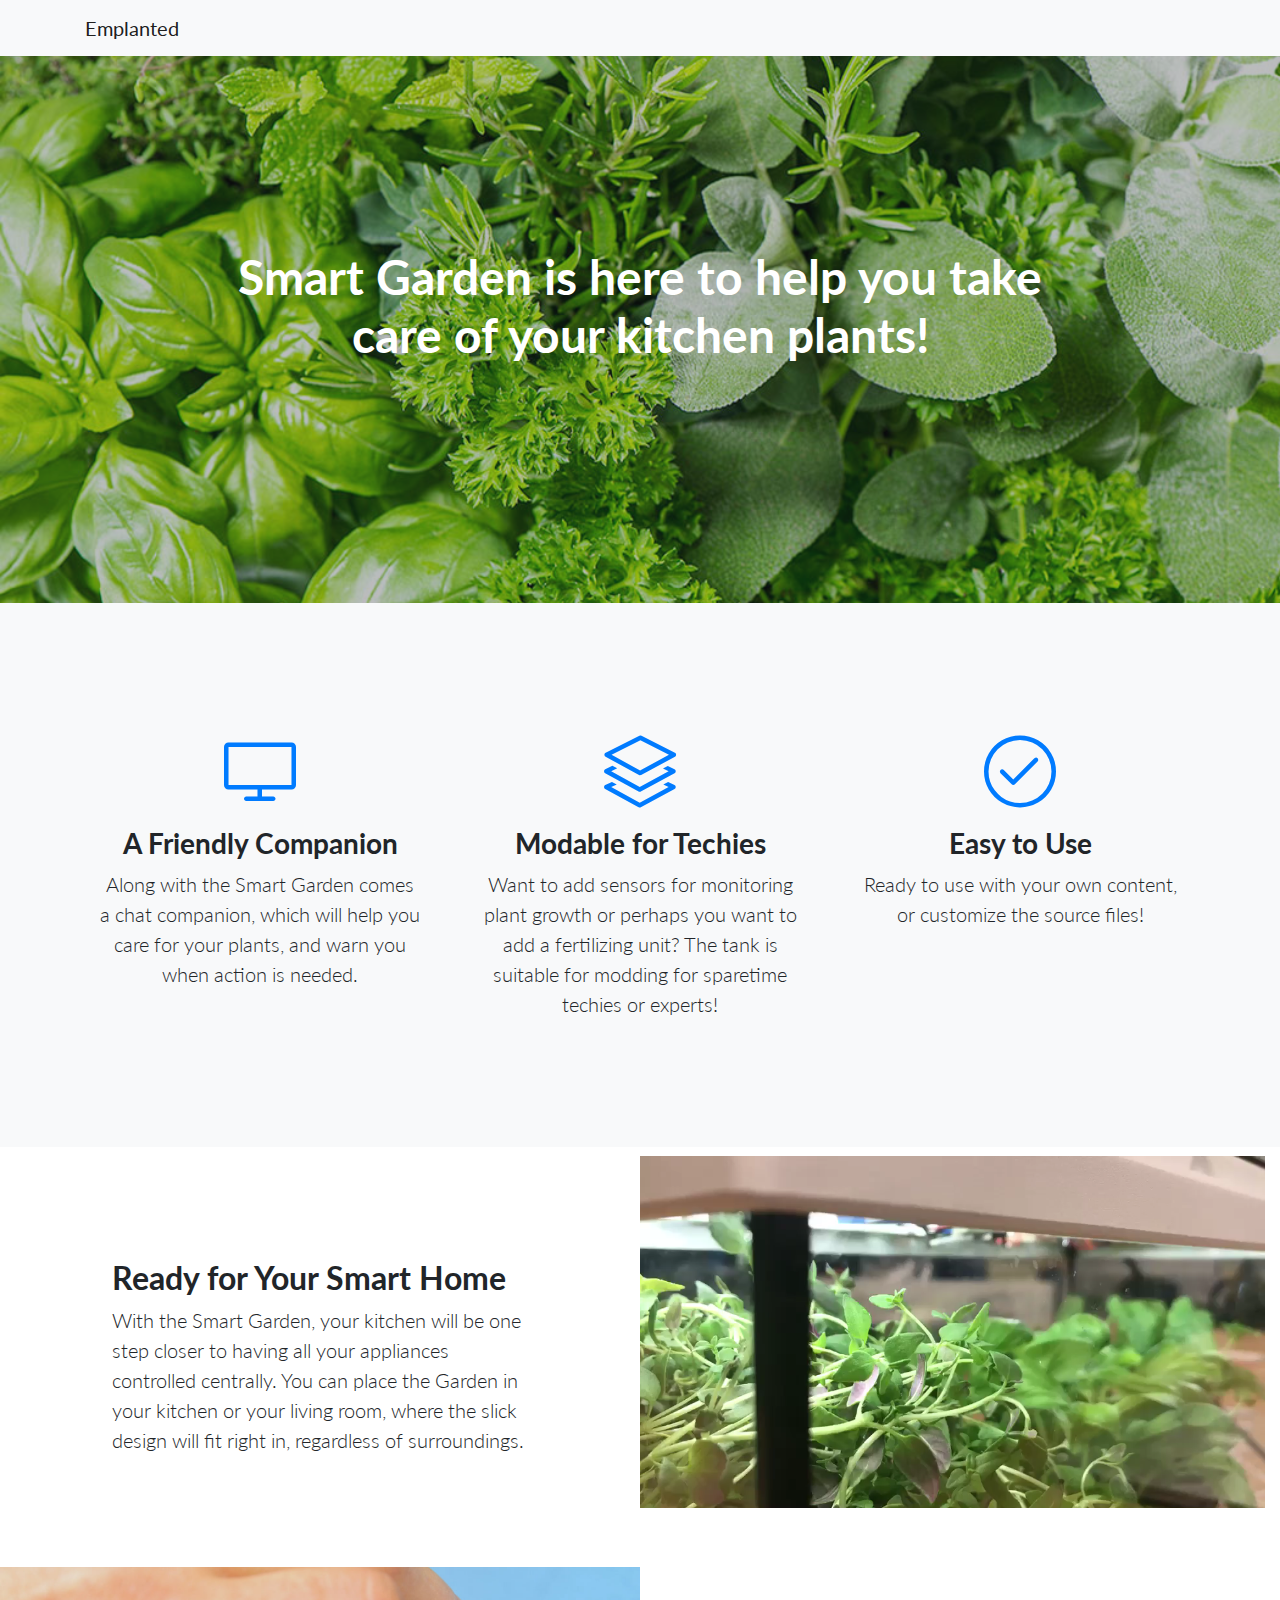
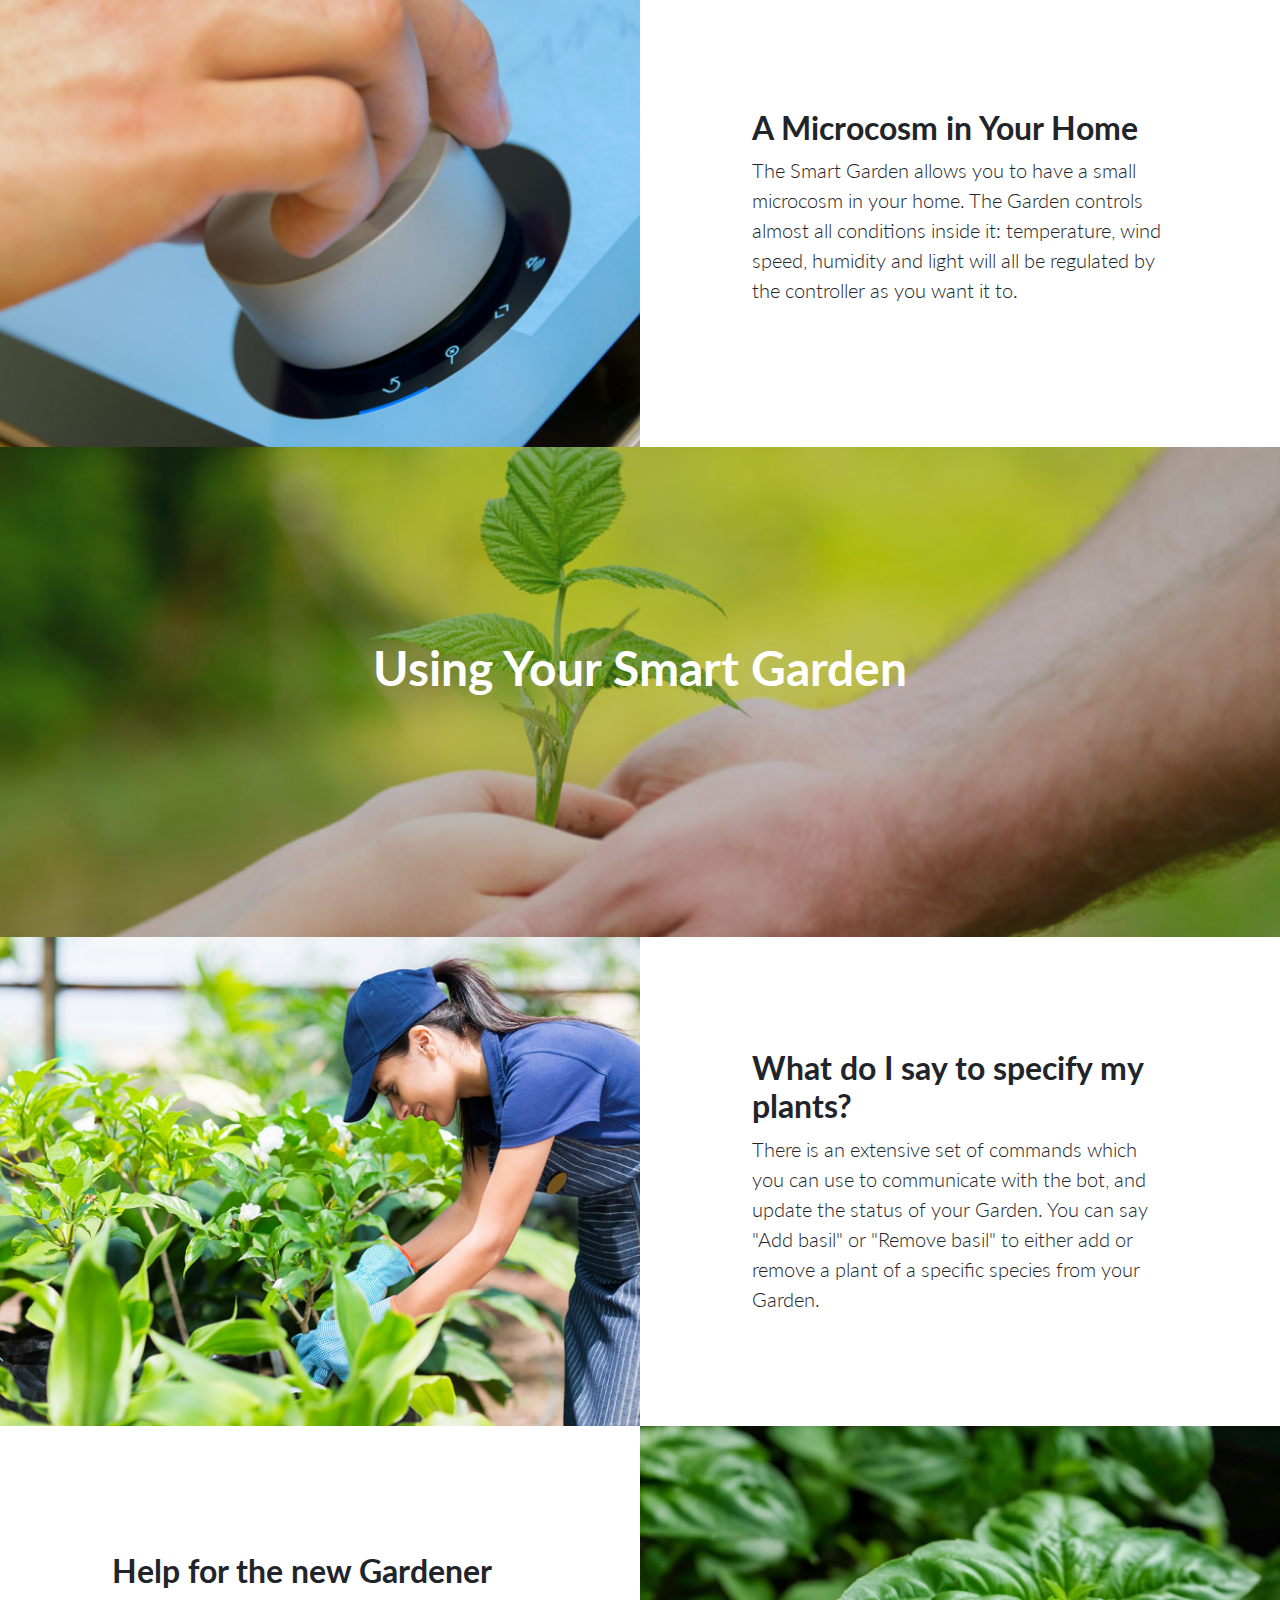
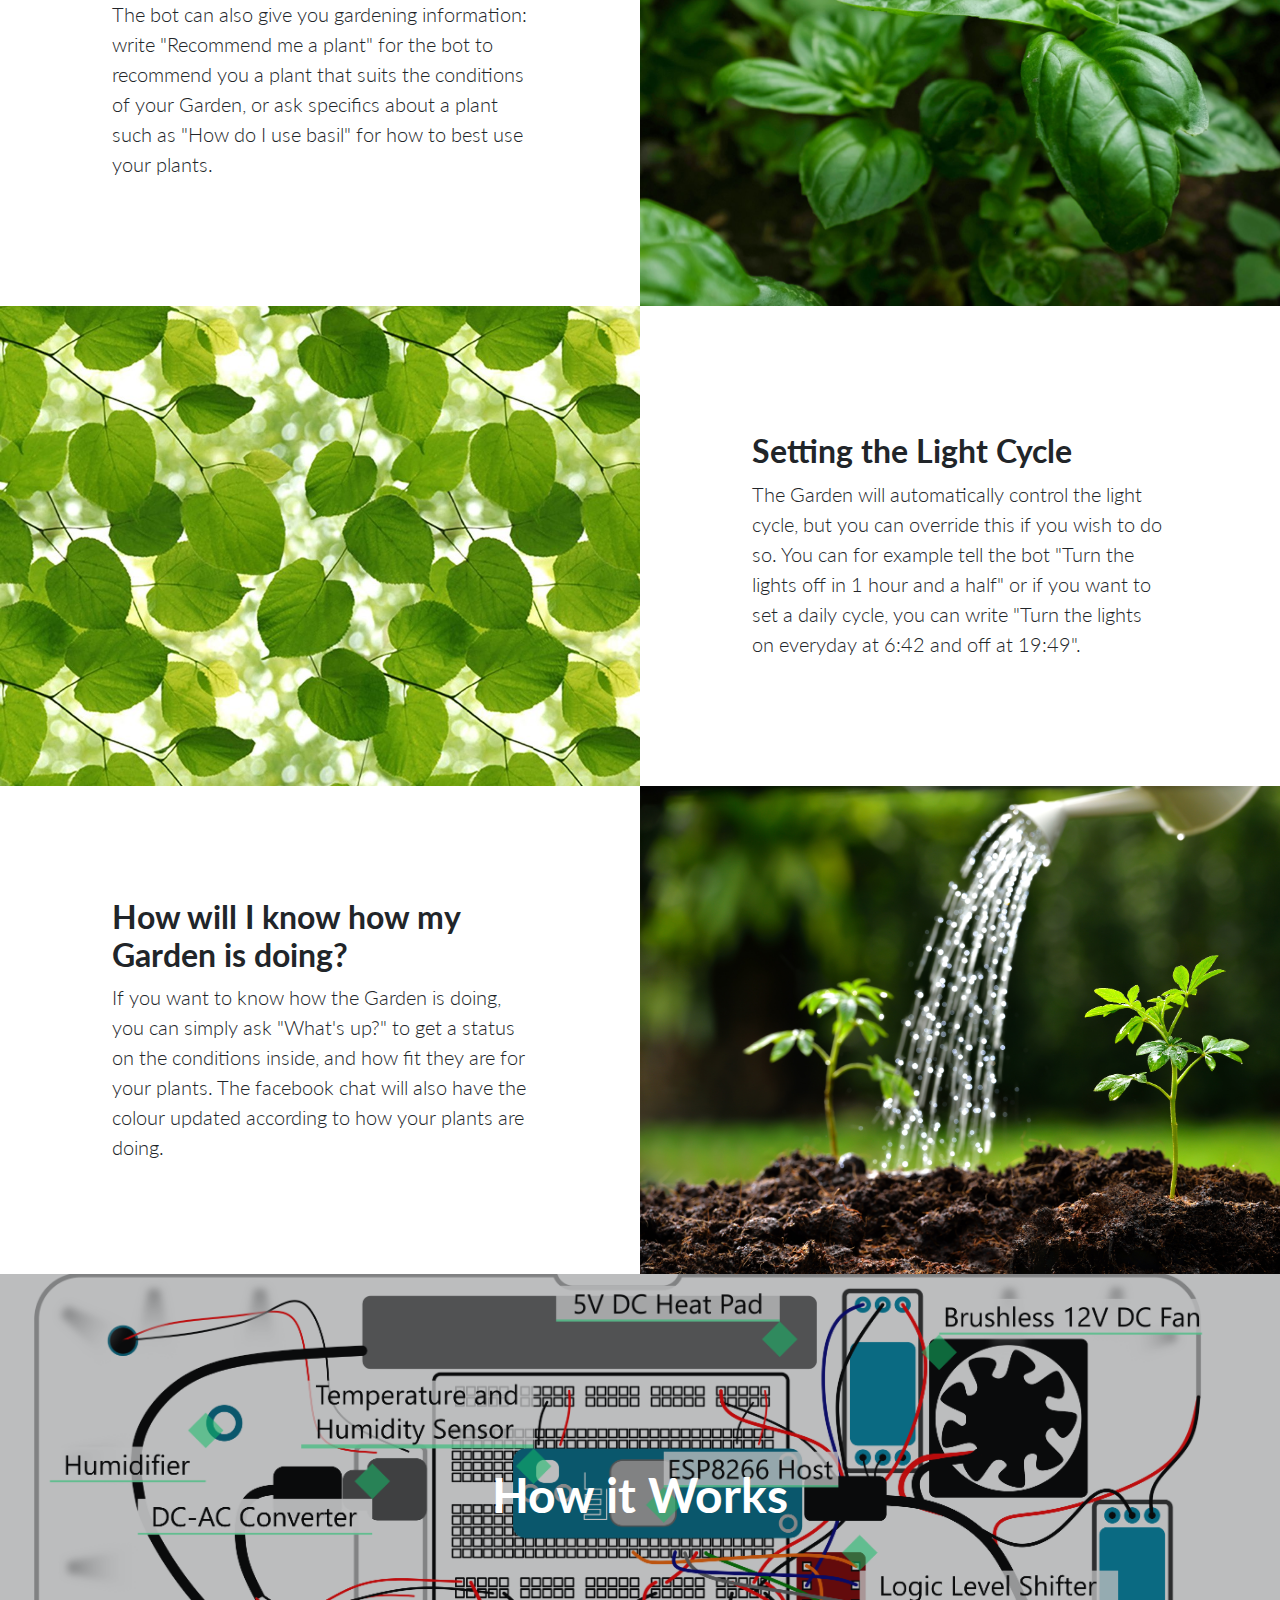
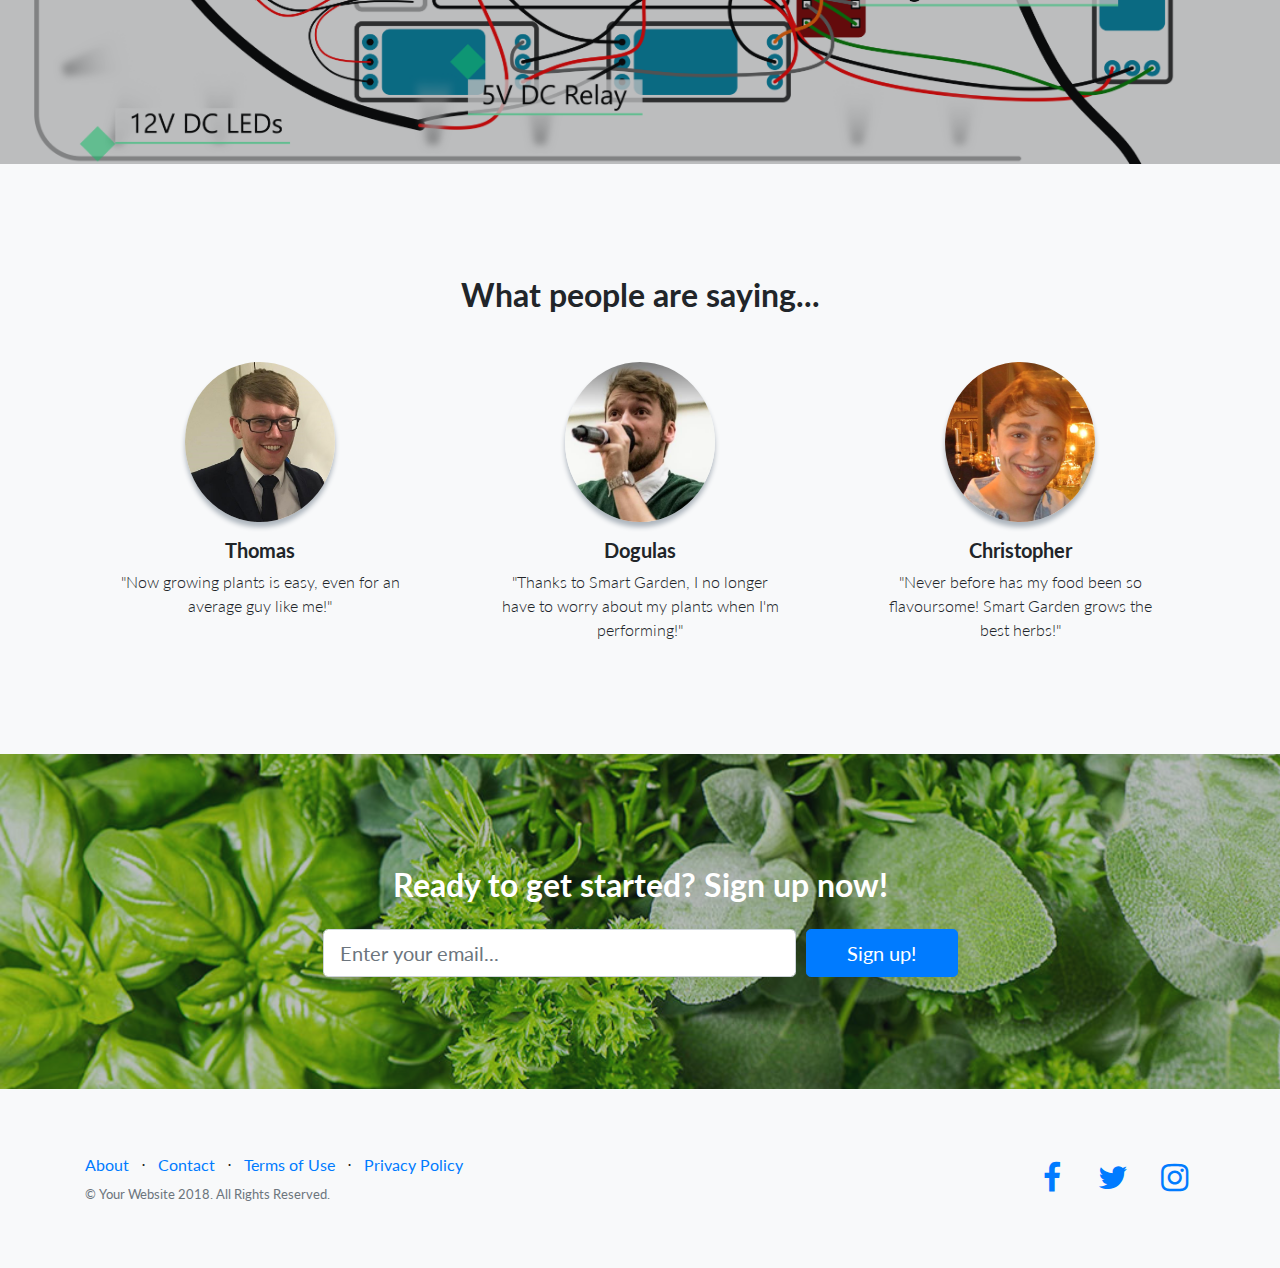
==== commit af1f3230: "Hyperlinks sorted" ====
--- a/Website/index.html
+++ b/Website/index.html
@@ -50,18 +50,23 @@
         <div class="row">
           <div class="col-lg-4">
             <div class="features-icons-item mx-auto mb-5 mb-lg-0 mb-lg-3">
+              <a href ="#Works">
               <div class="features-icons-icon d-flex">
-                <i class="icon-screen-desktop m-auto text-primary"></i>
-              </div>
+                <i class="icon-screen-desktop m-auto text-primary">
+                </i>
+              </div>
+              </a>
               <h3>A Friendly Companion</h3>
               <p class="lead mb-0">Along with the Smart Garden comes a chat companion, which will help you care for your plants, and warn you when action is needed.</p>
             </div>
           </div>
           <div class="col-lg-4">
             <div class="features-icons-item mx-auto mb-5 mb-lg-0 mb-lg-3">
+              <a href ="#Data">
               <div class="features-icons-icon d-flex">
                 <i class="icon-layers m-auto text-primary"></i>
               </div>
+              </a>
               <h3>Modable for Techies</h3>
               <p class="lead mb-0">Want to add sensors for monitoring plant growth or perhaps you want to add a fertilizing unit? The tank is suitable for modding for sparetime techies or experts!</p>
             </div>
@@ -113,6 +118,7 @@
 
   <!-- Usage Masthead -->
   <header class="mastheadUsage text-white text-center">
+    <a name ="Works"></a>
     <div class="overlay"></div>
     <div class="container">
       <div class="row">
@@ -165,6 +171,7 @@
 
     <!-- Masthead -->
     <header class="mastheadWorks text-white text-center">
+      <a name = "Data"></a>
       <div class="overlay"></div>
       <div class="container">
         <div class="row">
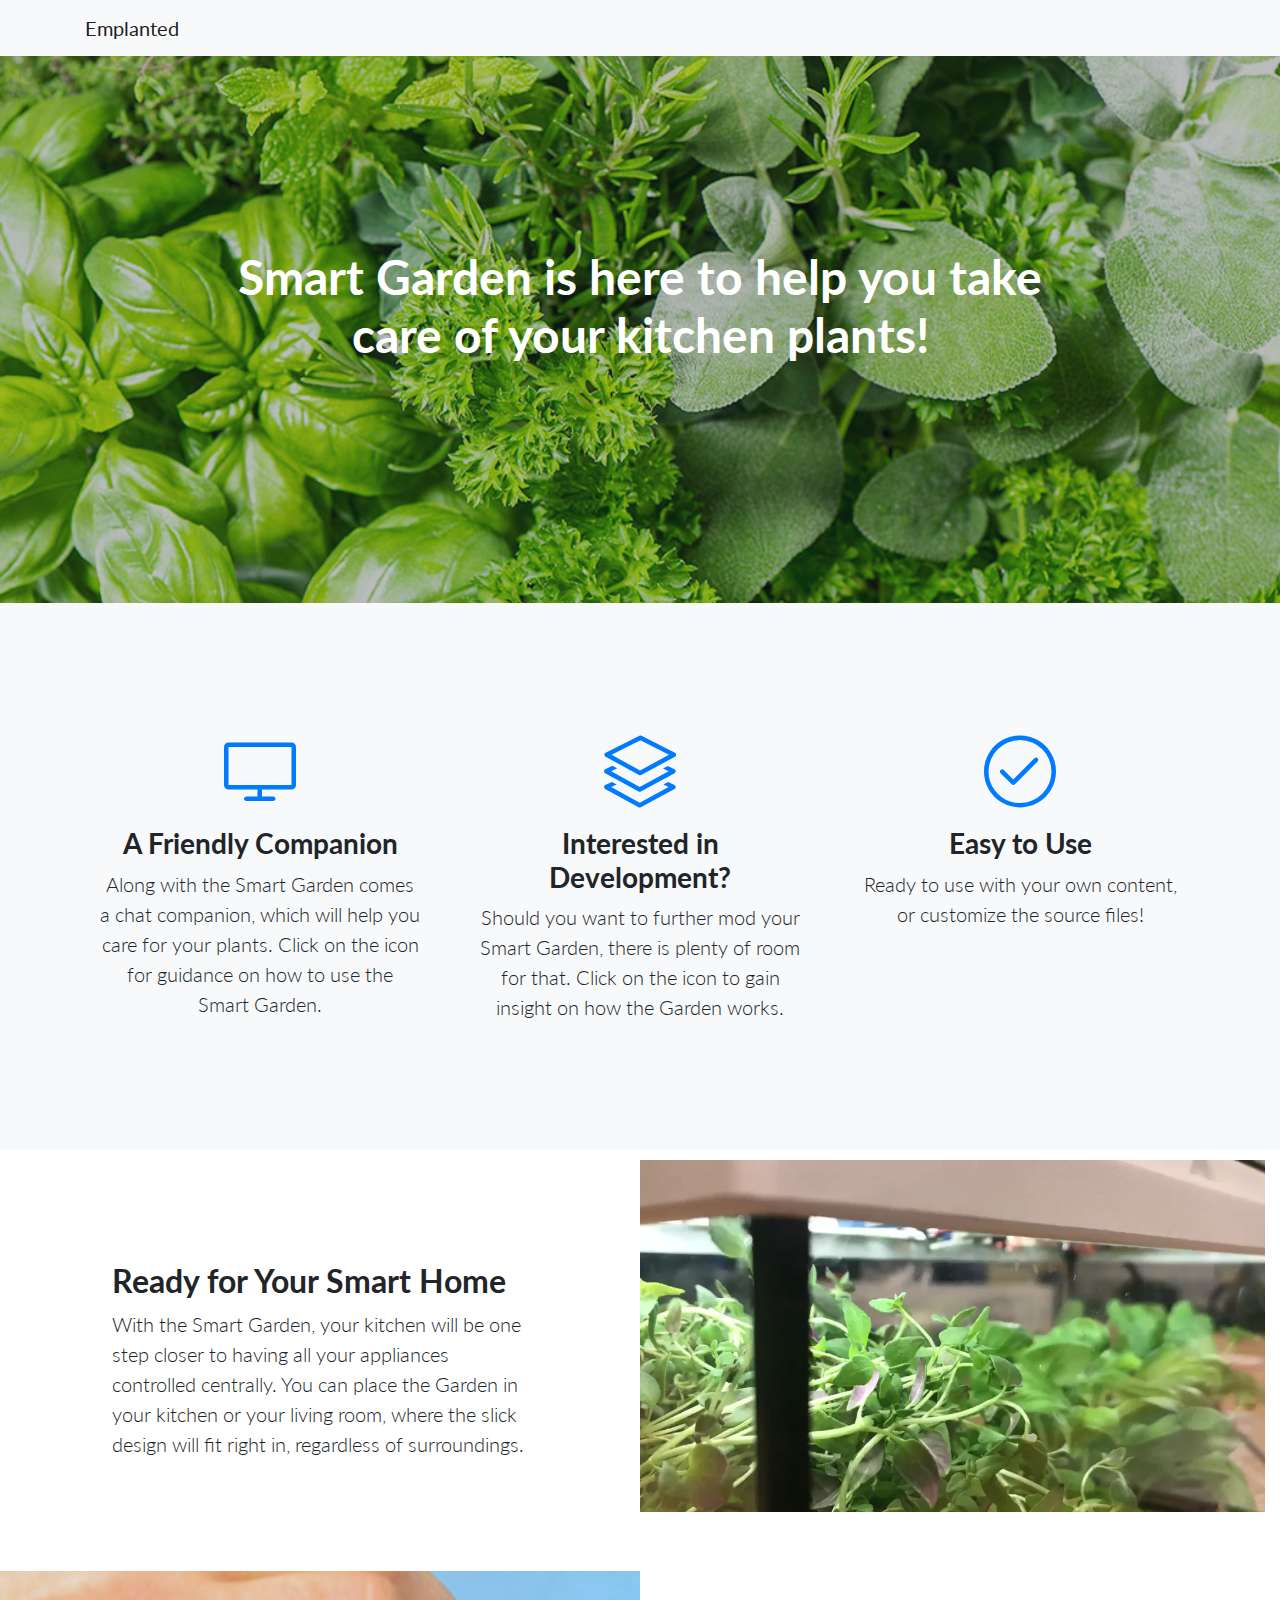
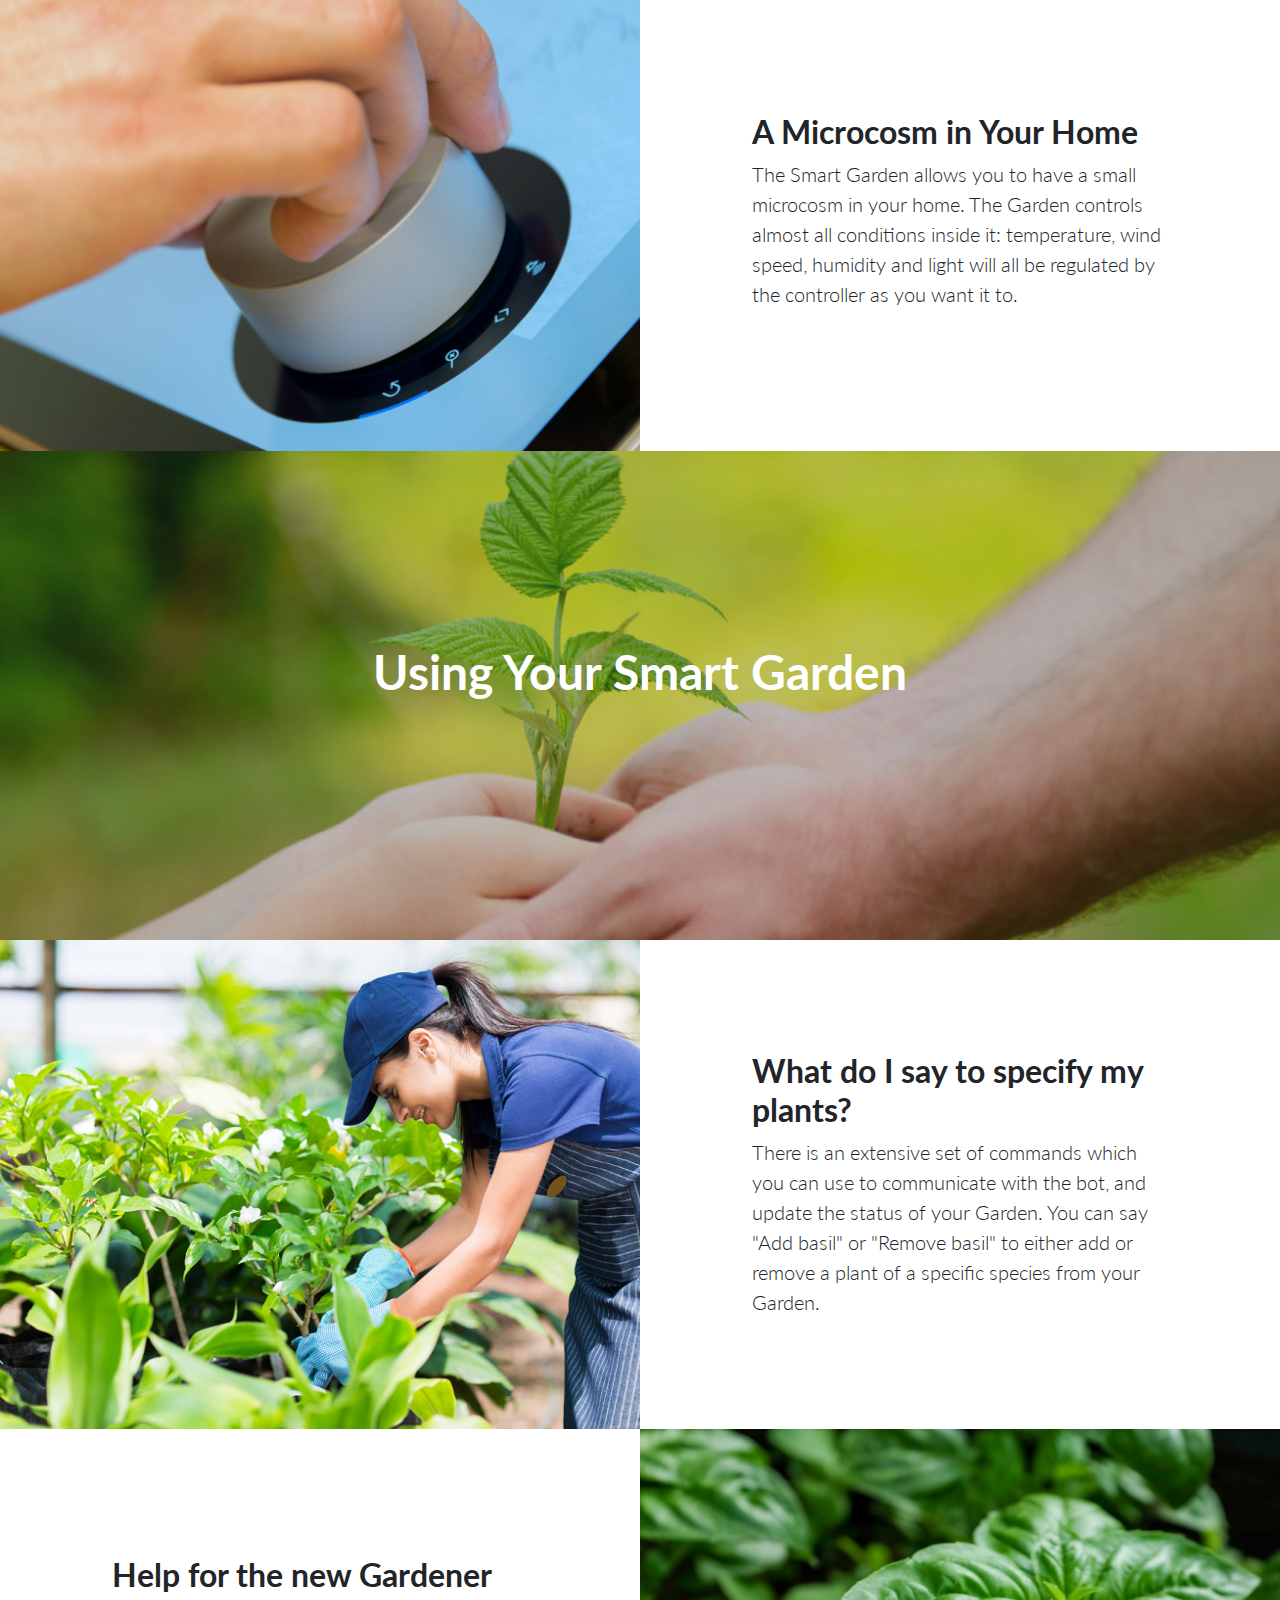
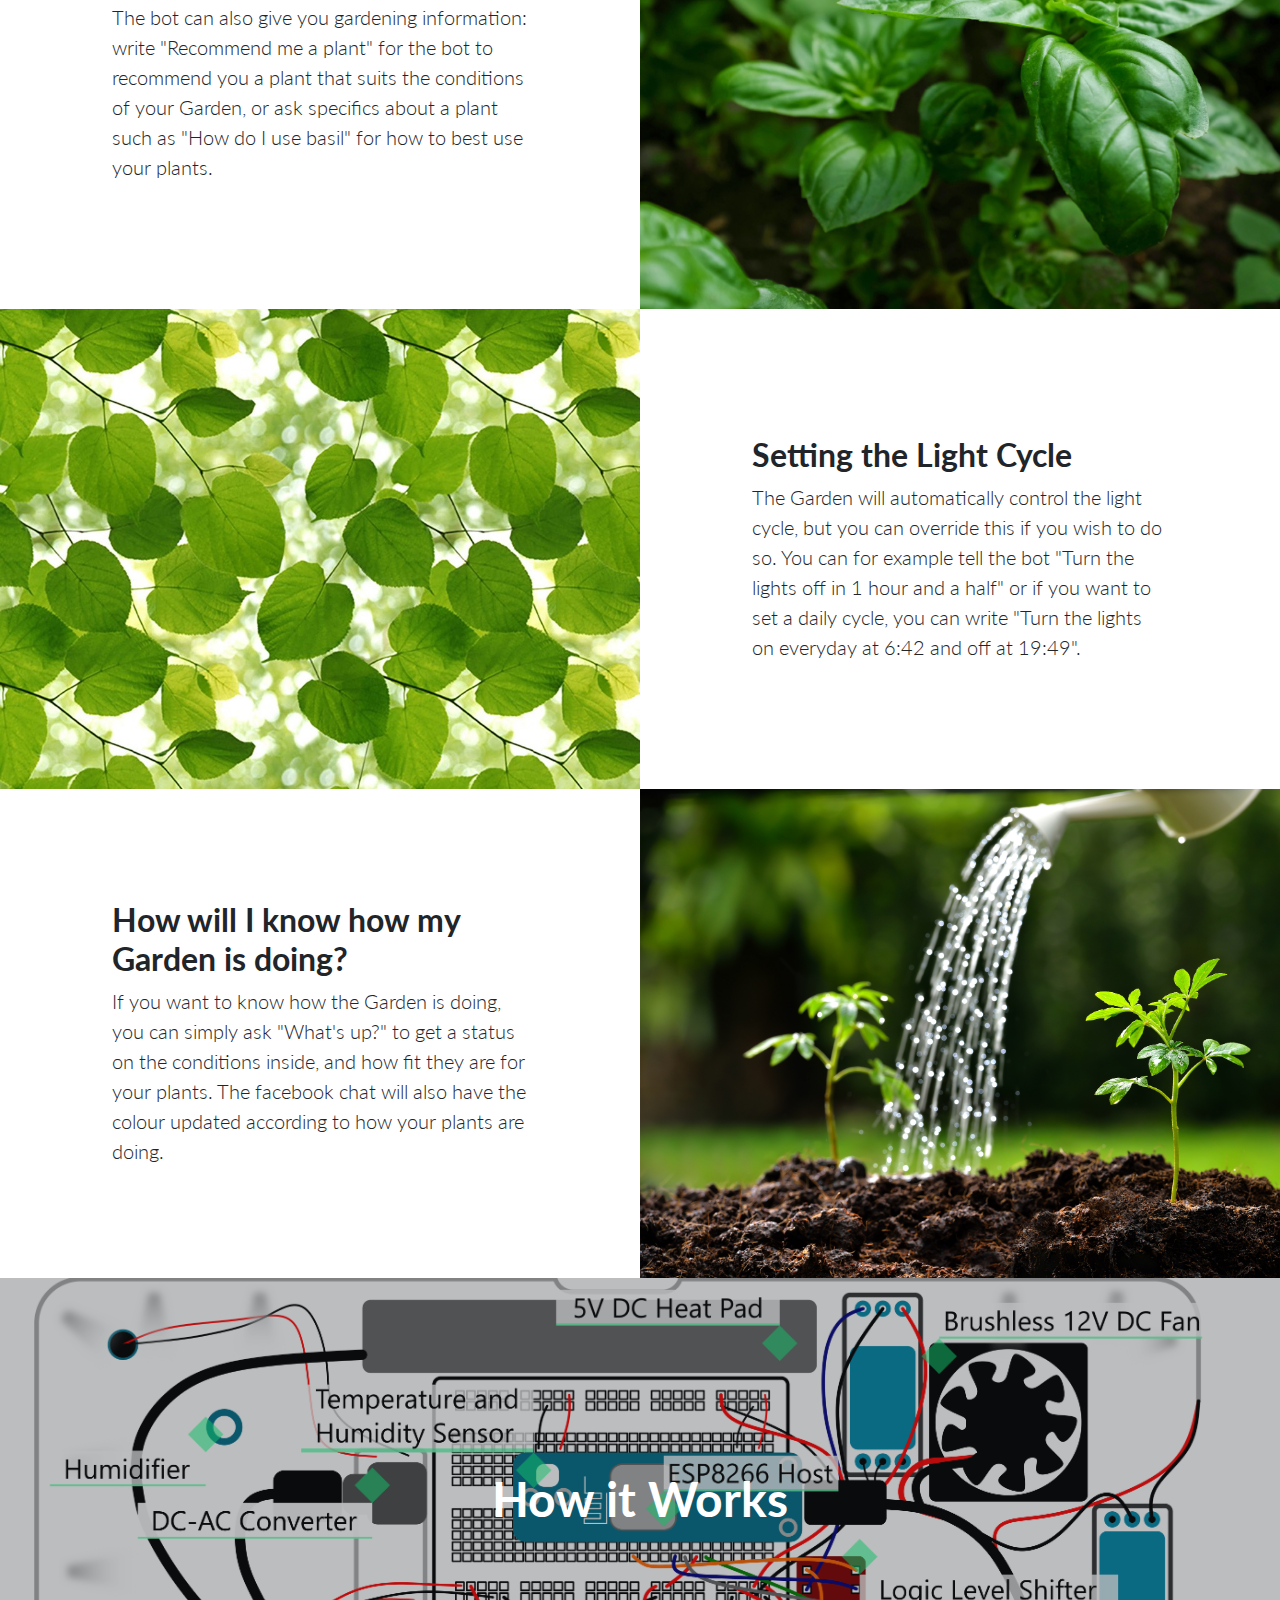
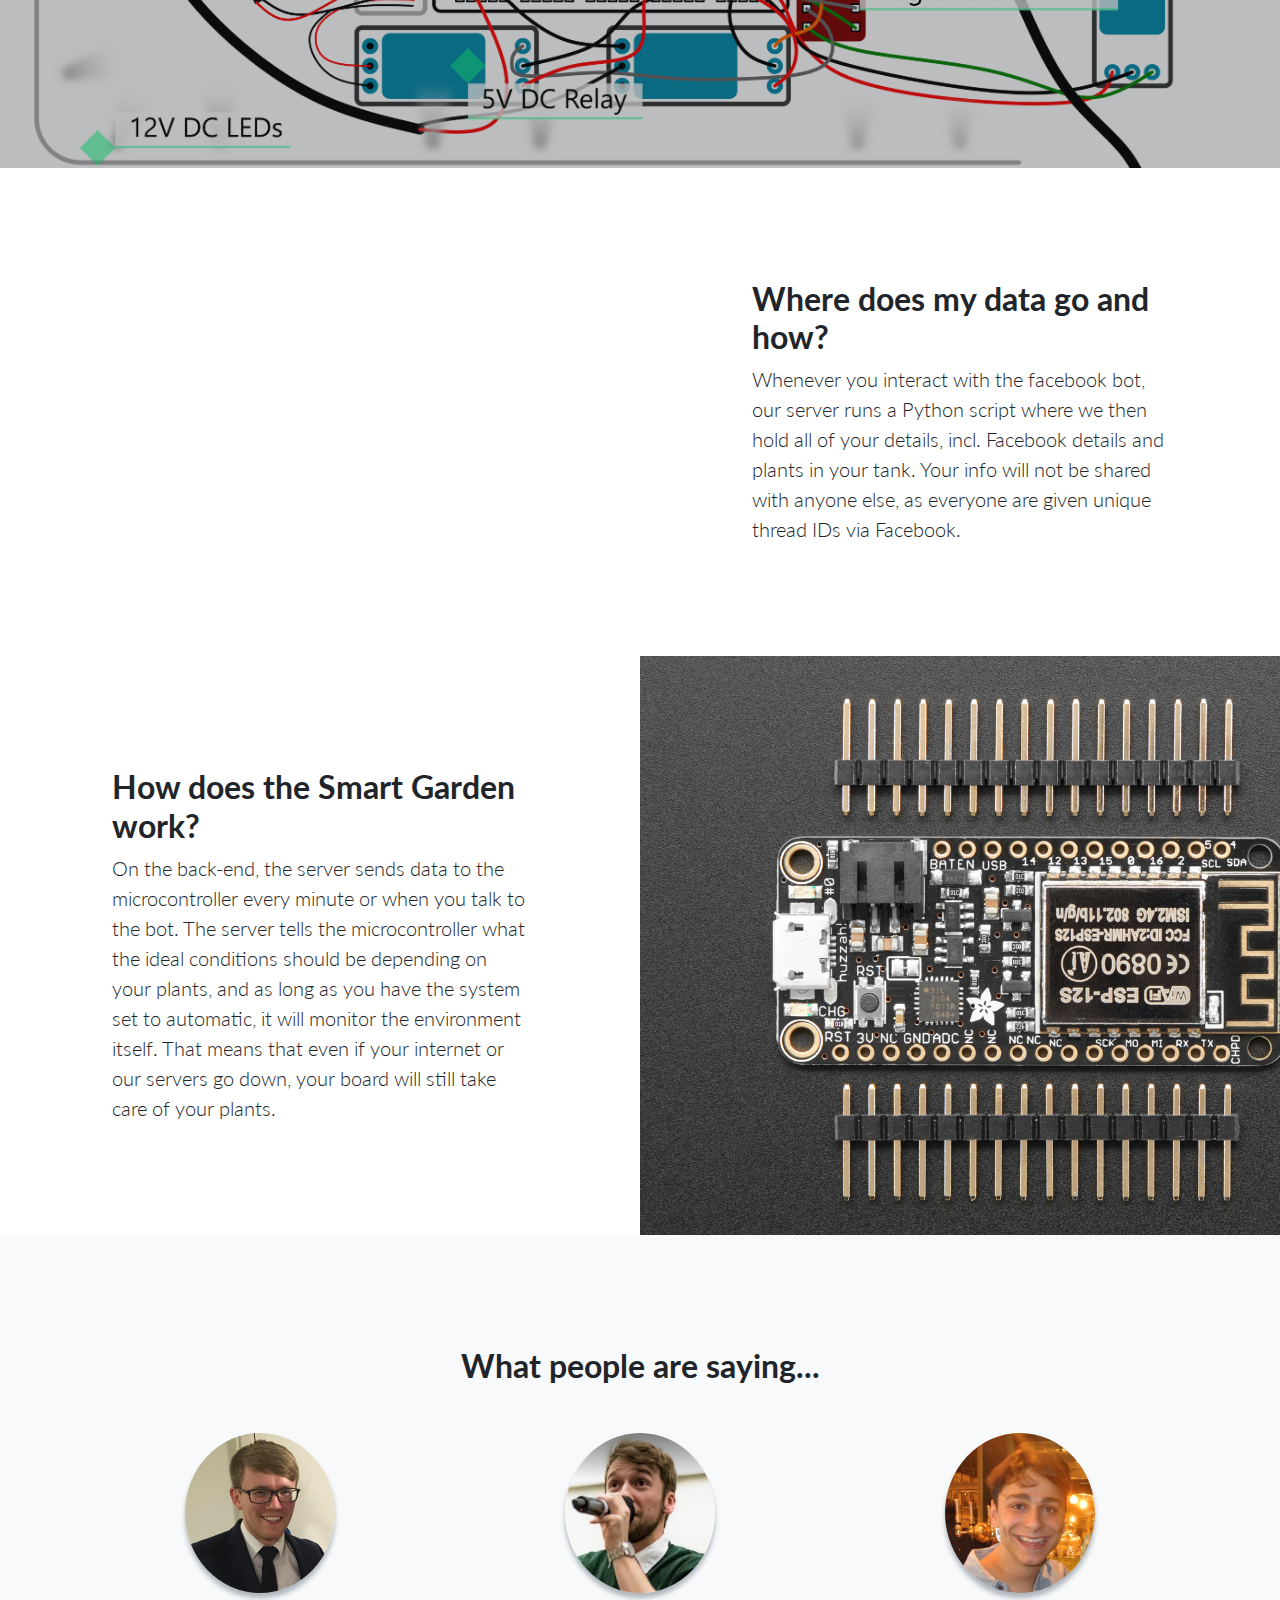
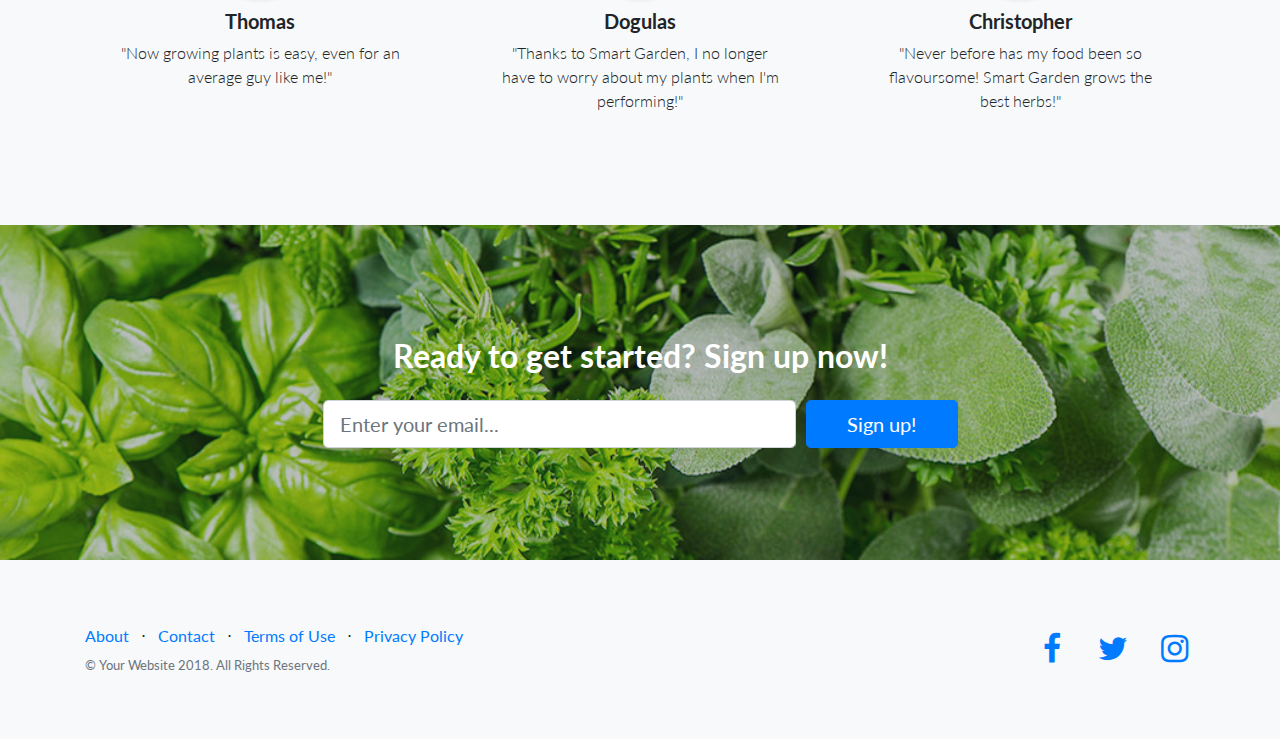
==== commit c99917ec: "Website done?" ====
--- a/Website/index.html
+++ b/Website/index.html
@@ -57,7 +57,7 @@
               </div>
               </a>
               <h3>A Friendly Companion</h3>
-              <p class="lead mb-0">Along with the Smart Garden comes a chat companion, which will help you care for your plants, and warn you when action is needed.</p>
+              <p class="lead mb-0">Along with the Smart Garden comes a chat companion, which will help you care for your plants. Click on the icon for guidance on how to use the Smart Garden.</p>
             </div>
           </div>
           <div class="col-lg-4">
@@ -67,8 +67,8 @@
                 <i class="icon-layers m-auto text-primary"></i>
               </div>
               </a>
-              <h3>Modable for Techies</h3>
-              <p class="lead mb-0">Want to add sensors for monitoring plant growth or perhaps you want to add a fertilizing unit? The tank is suitable for modding for sparetime techies or experts!</p>
+              <h3>Interested in Development?</h3>
+              <p class="lead mb-0">Should you want to further mod your Smart Garden, there is plenty of room for that. Click on the icon to gain insight on how the Garden works.</p>
             </div>
           </div>
           <div class="col-lg-4">
@@ -181,6 +181,29 @@
         </div>
       </div>
     </header>
+
+
+    <!-- Implementation Showcase -->
+    <section class="showcase">
+      <div class="container-fluid p-0">
+          <div class="row no-gutters">
+            <div class="col-lg-6 text-white showcase-img" style="background-image: url('img/chat.jpg');"></div>
+            <div class="col-lg-6 my-auto showcase-text">
+              <h2>Where does my data go and how?</h2>
+              <p class="lead mb-0">Whenever you interact with the facebook bot, our server runs a Python script where we then hold all of your details, incl. Facebook details and plants in your tank. Your info will not be shared with anyone else, as everyone are given unique thread IDs via Facebook.
+                </p>
+            </div>
+          </div>
+        <div class="row no-gutters">
+          <div class="col-lg-6 order-lg-2 text-white showcase-img" style="background-image: url('img/board.jpg');"></div>
+          <div class="col-lg-6 order-lg-1 my-auto showcase-text">
+            <h2>How does the Smart Garden work?</h2>
+            <p class="lead mb-0">On the back-end, the server sends data to the microcontroller every minute or when you talk to the bot. The server tells the microcontroller what the ideal conditions should be depending on your plants,
+            and as long as you have the system set to automatic, it will monitor the environment itself. That means that even if your internet or our servers go down, your board will still take care of your plants.</p>
+          </div>
+        </div>
+      </div>
+      </section>
 
     <!-- Testimonials -->
     <section class="testimonials text-center bg-light">
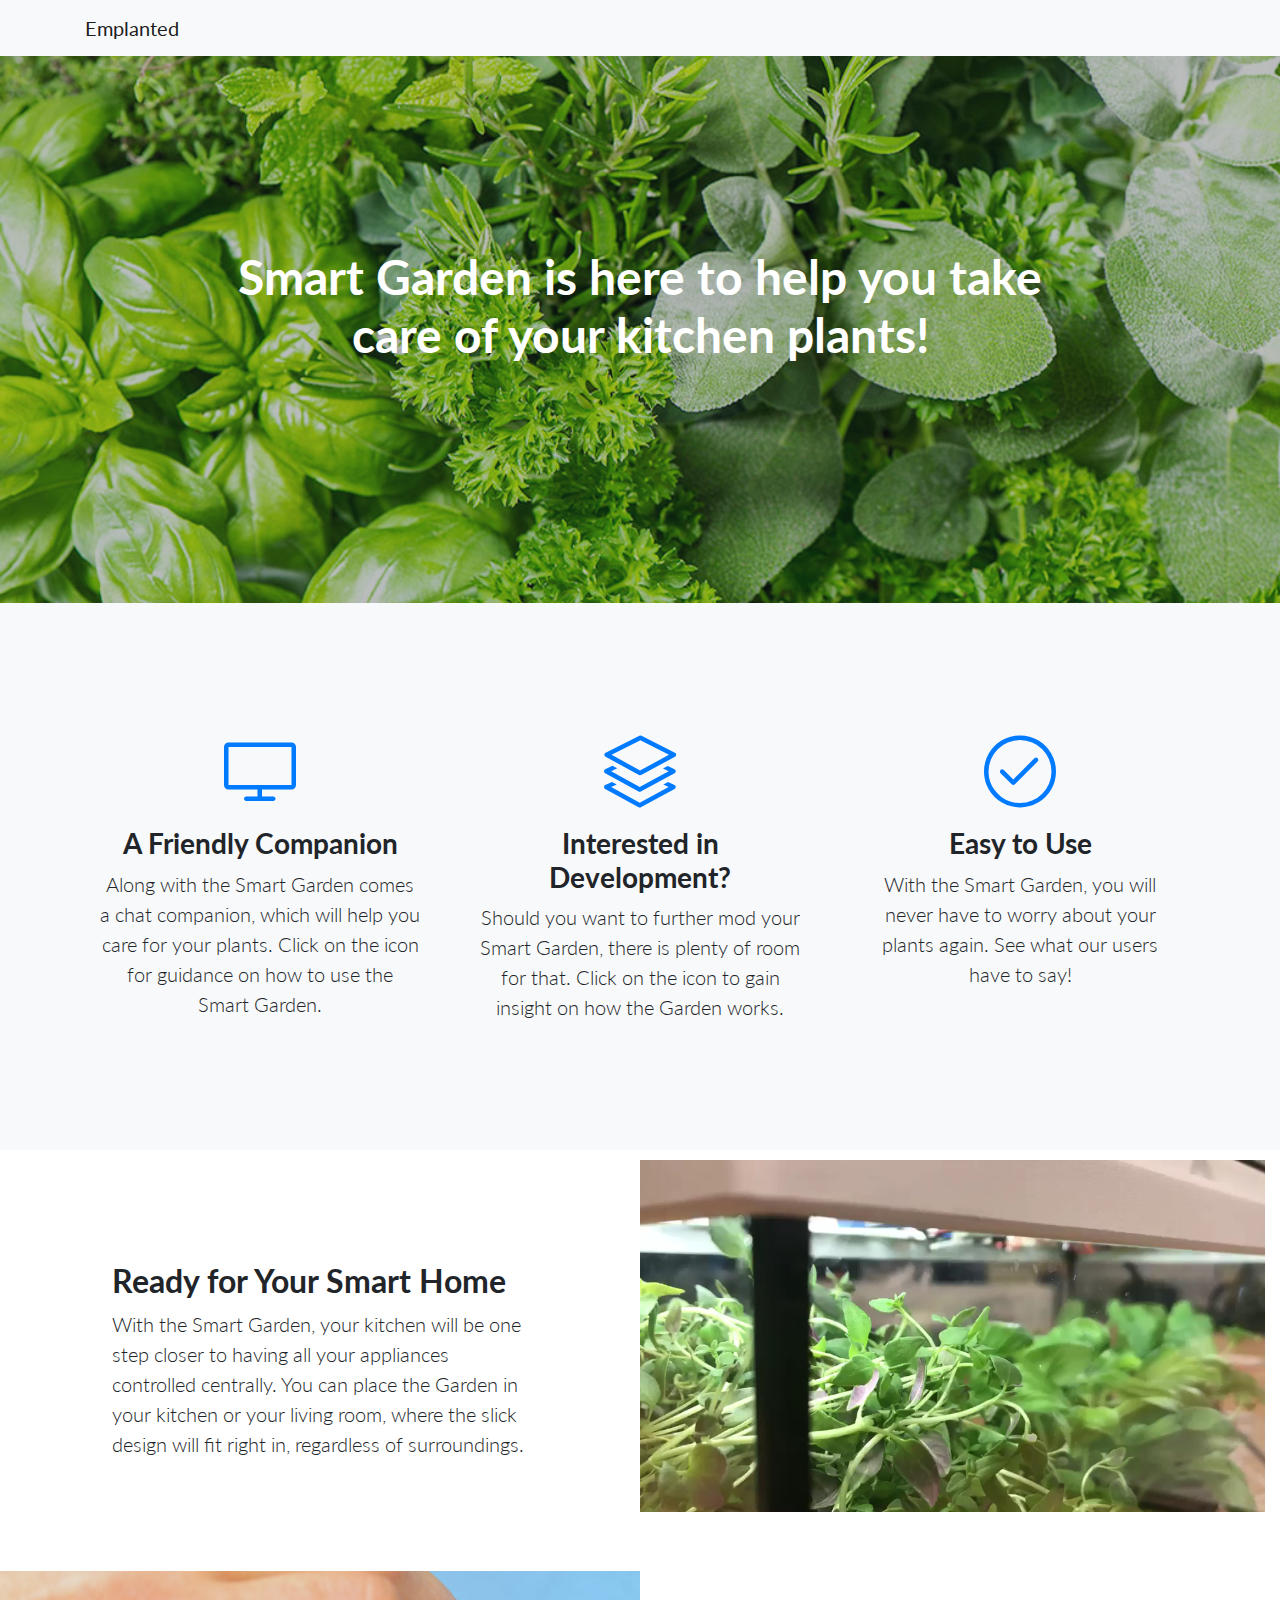
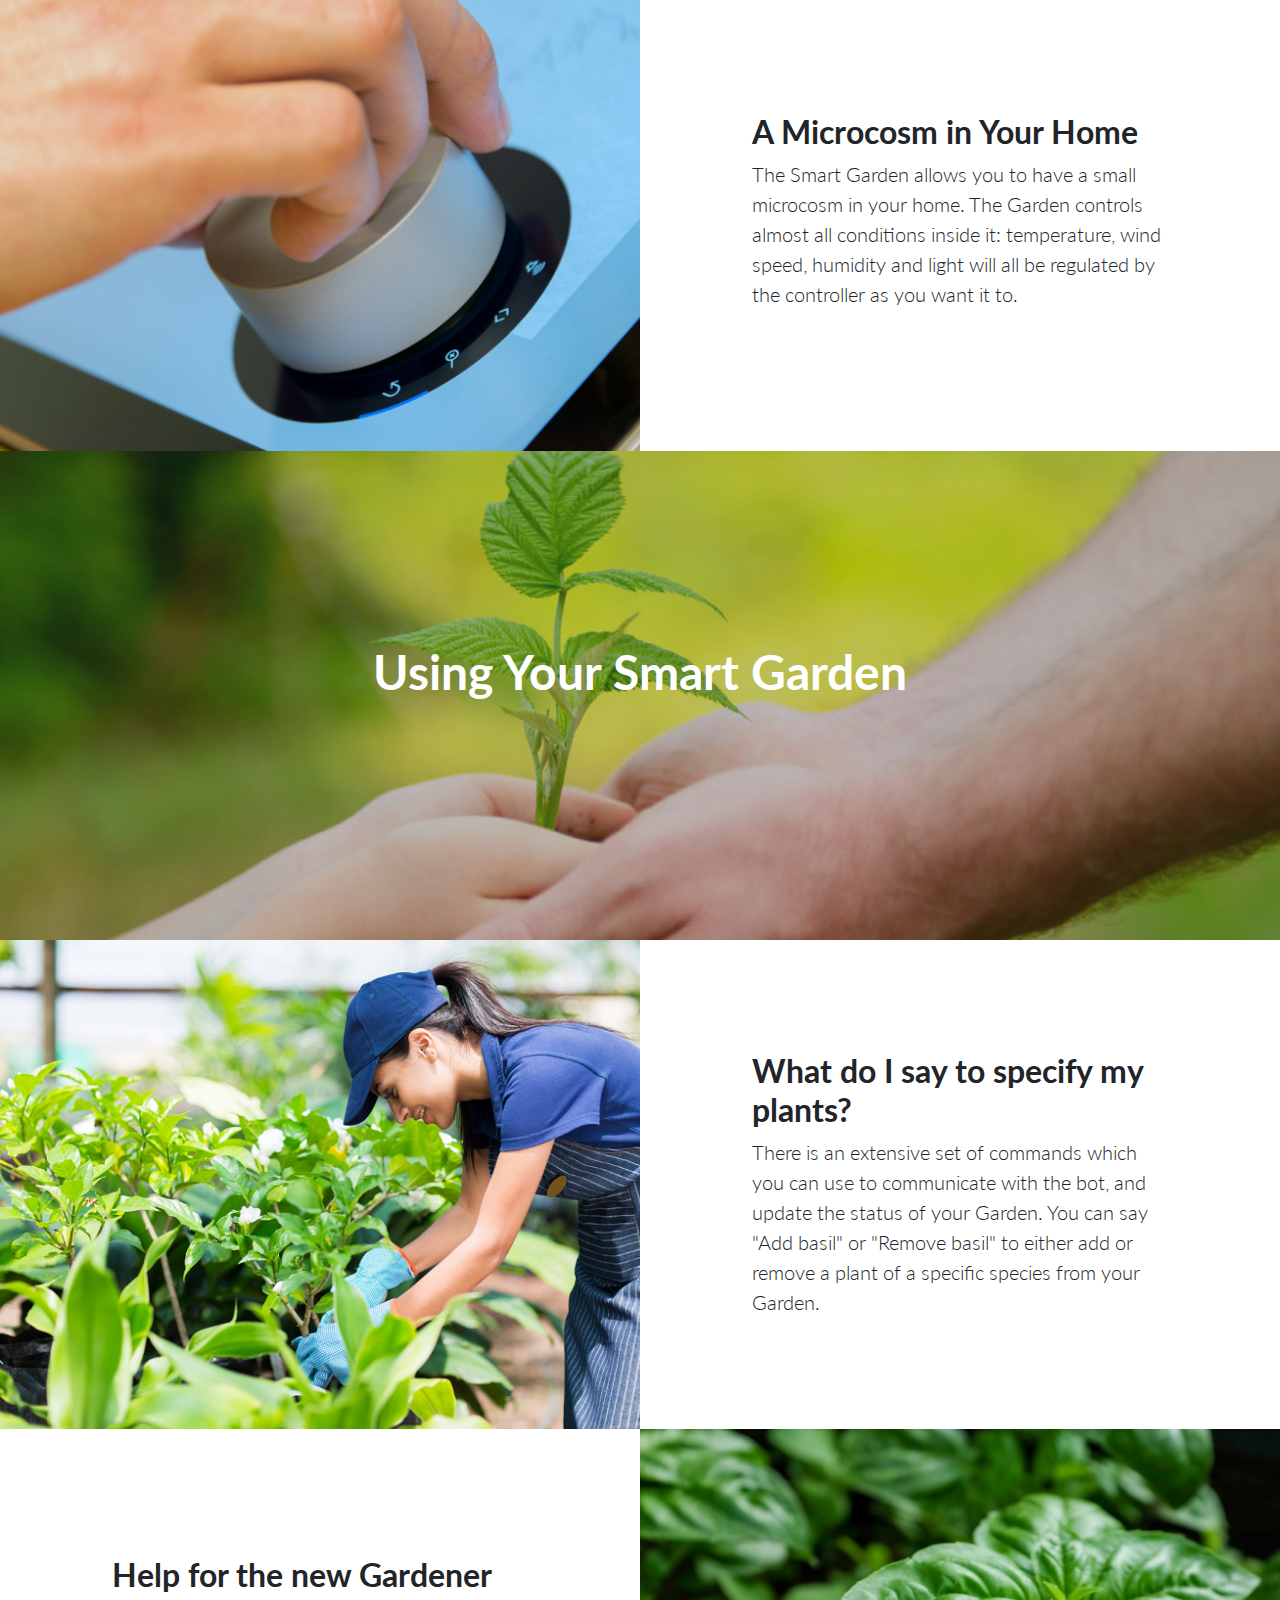
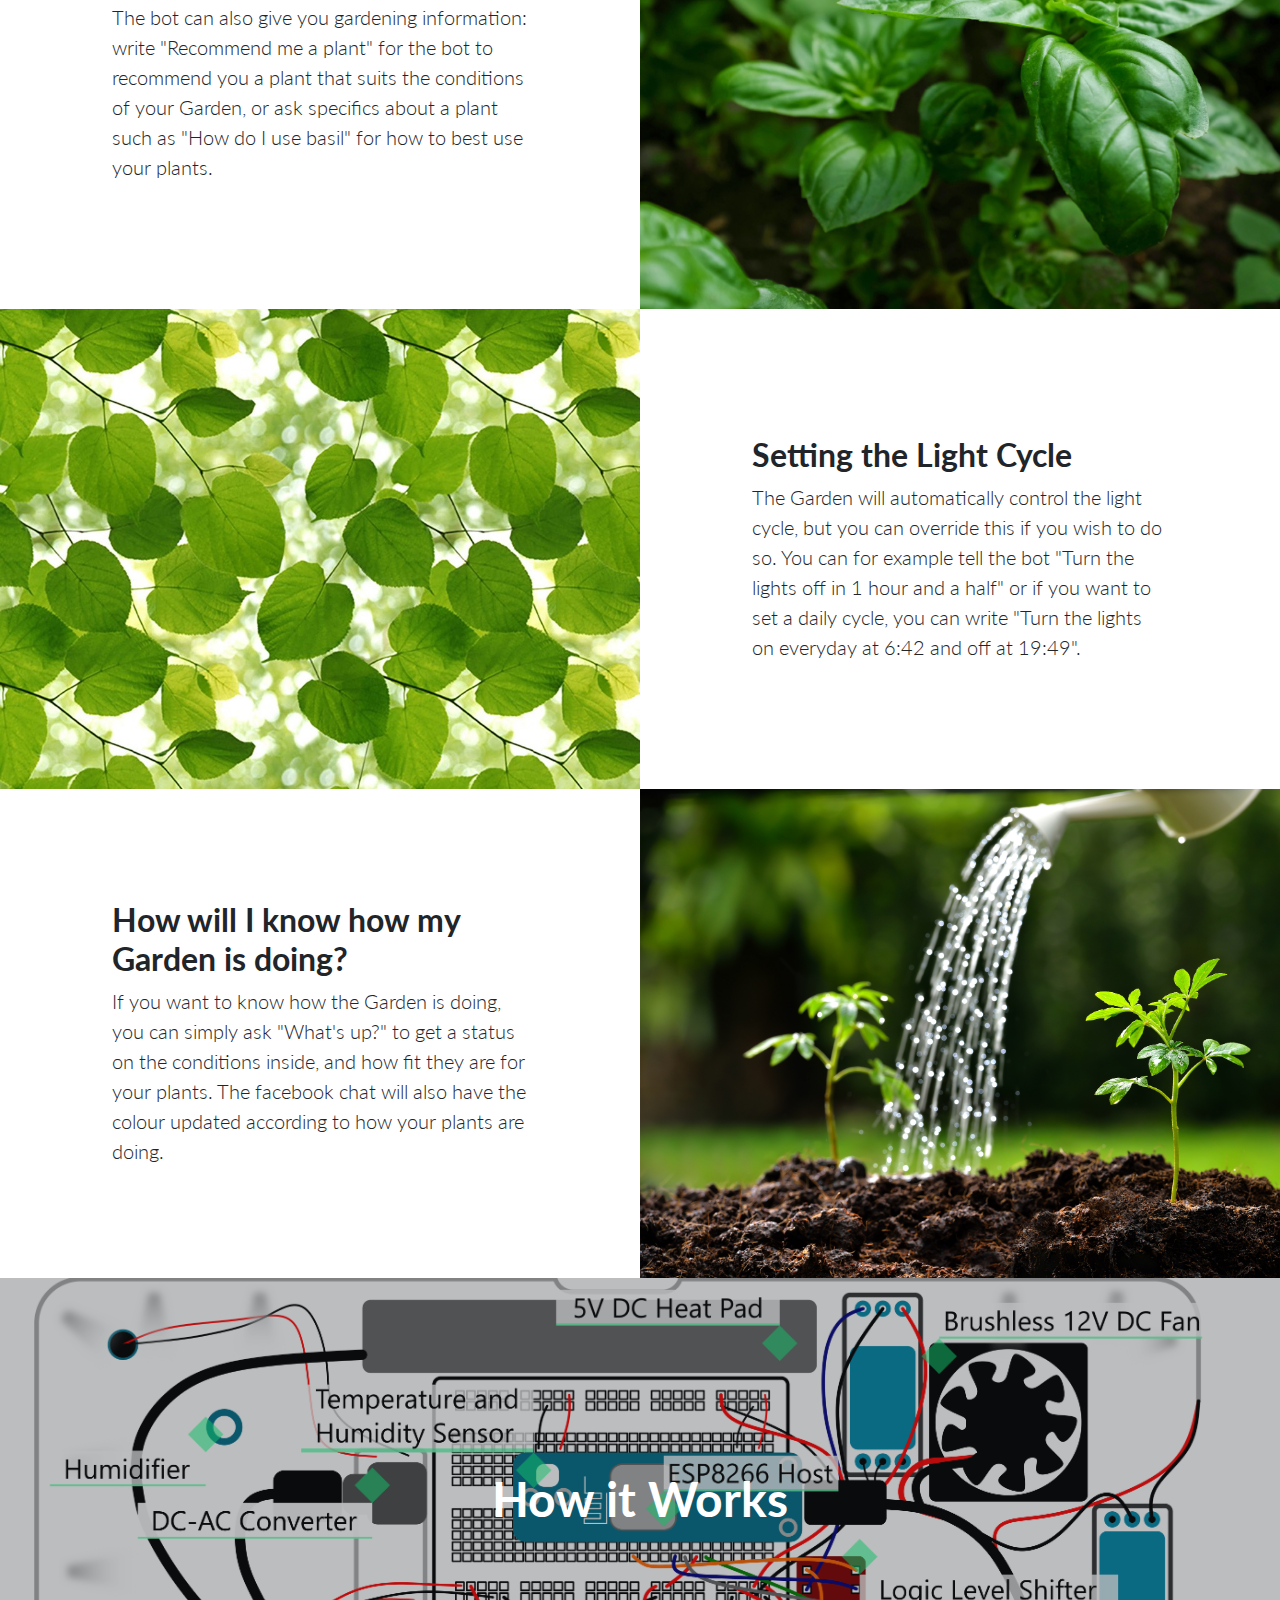
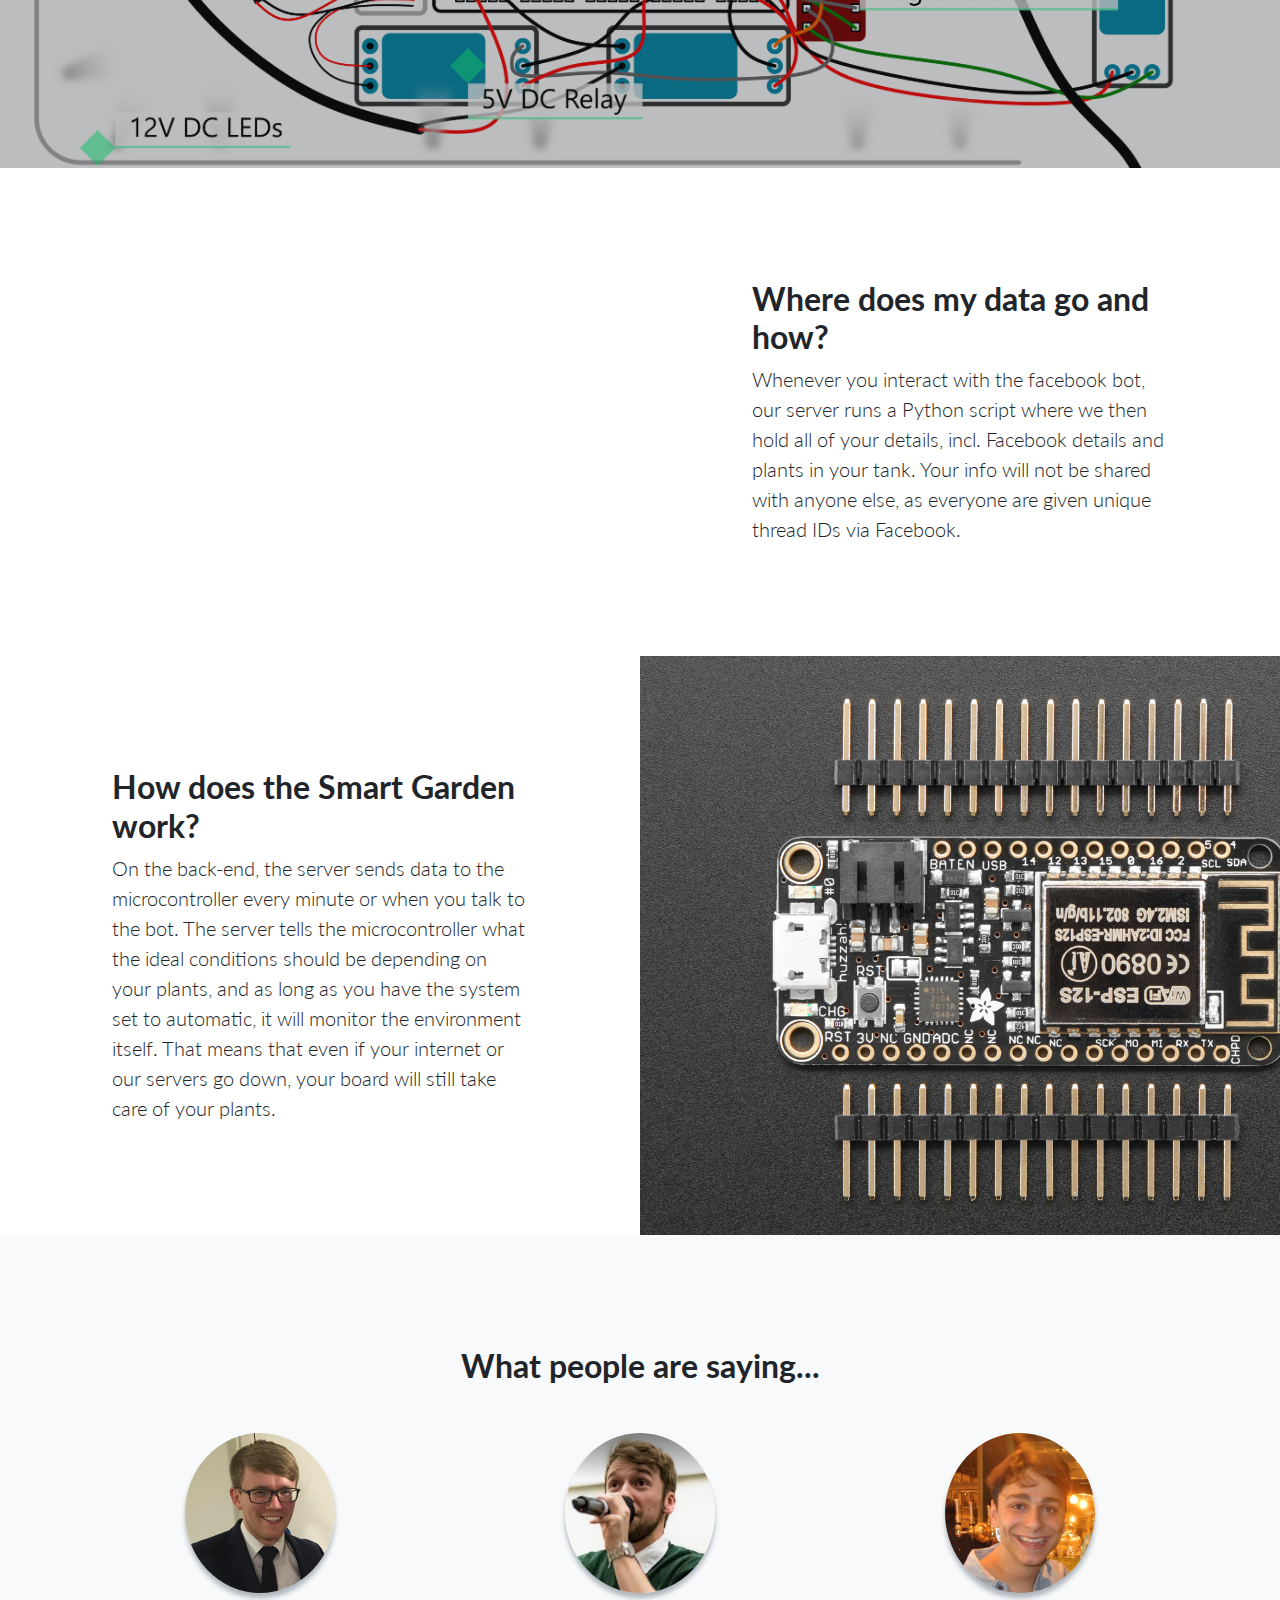
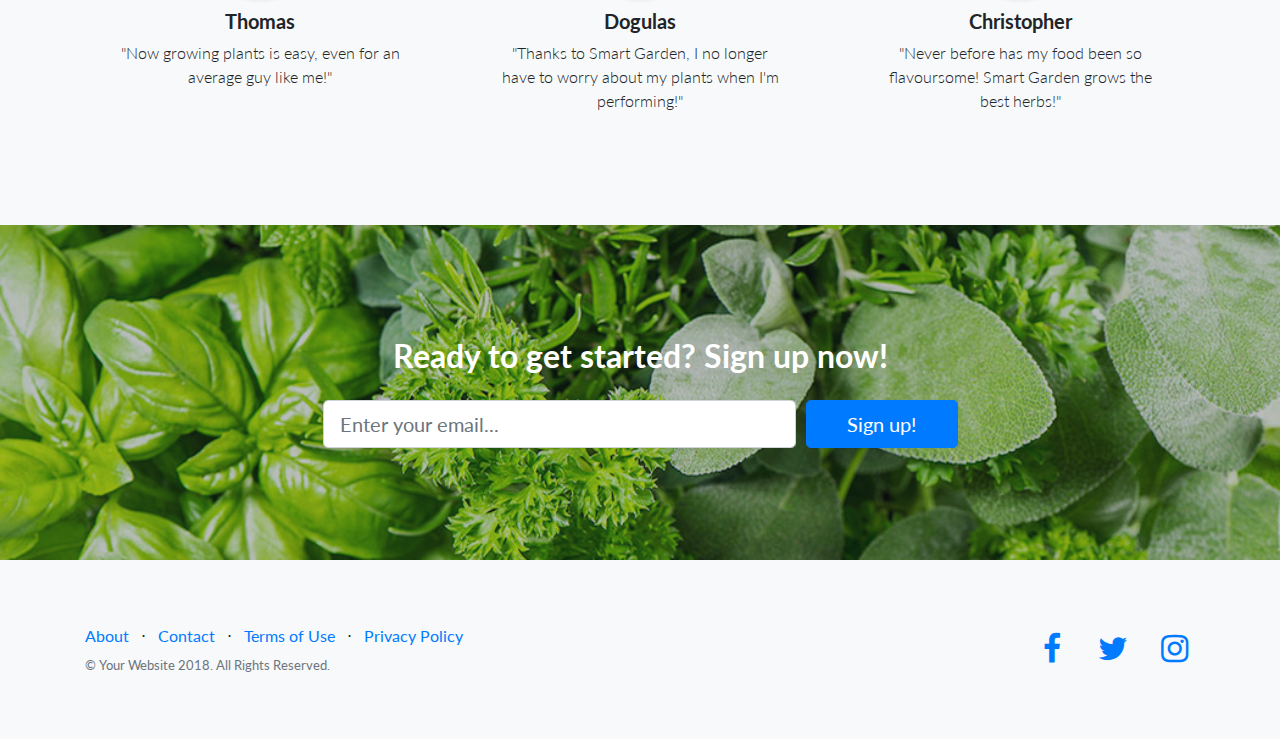
==== commit f6bca149: "Website done" ====
--- a/Website/index.html
+++ b/Website/index.html
@@ -73,12 +73,13 @@
           </div>
           <div class="col-lg-4">
             <div class="features-icons-item mx-auto mb-0 mb-lg-3">
+              <a href = "#Testimonials">
               <div class="features-icons-icon d-flex">
                 <i class="icon-check m-auto text-primary"></i>
               </div>
               </a>
               <h3>Easy to Use</h3>
-              <p class="lead mb-0">Ready to use with your own content, or customize the source files!</p>
+              <p class="lead mb-0">With the Smart Garden, you will never have to worry about your plants again. See what our users have to say!</p>
             </div>
           </div>
         </div>
@@ -207,6 +208,7 @@
 
     <!-- Testimonials -->
     <section class="testimonials text-center bg-light">
+      <a name = "Testimonials"></a>
       <div class="container">
         <h2 class="mb-5">What people are saying...</h2>
         <div class="row">
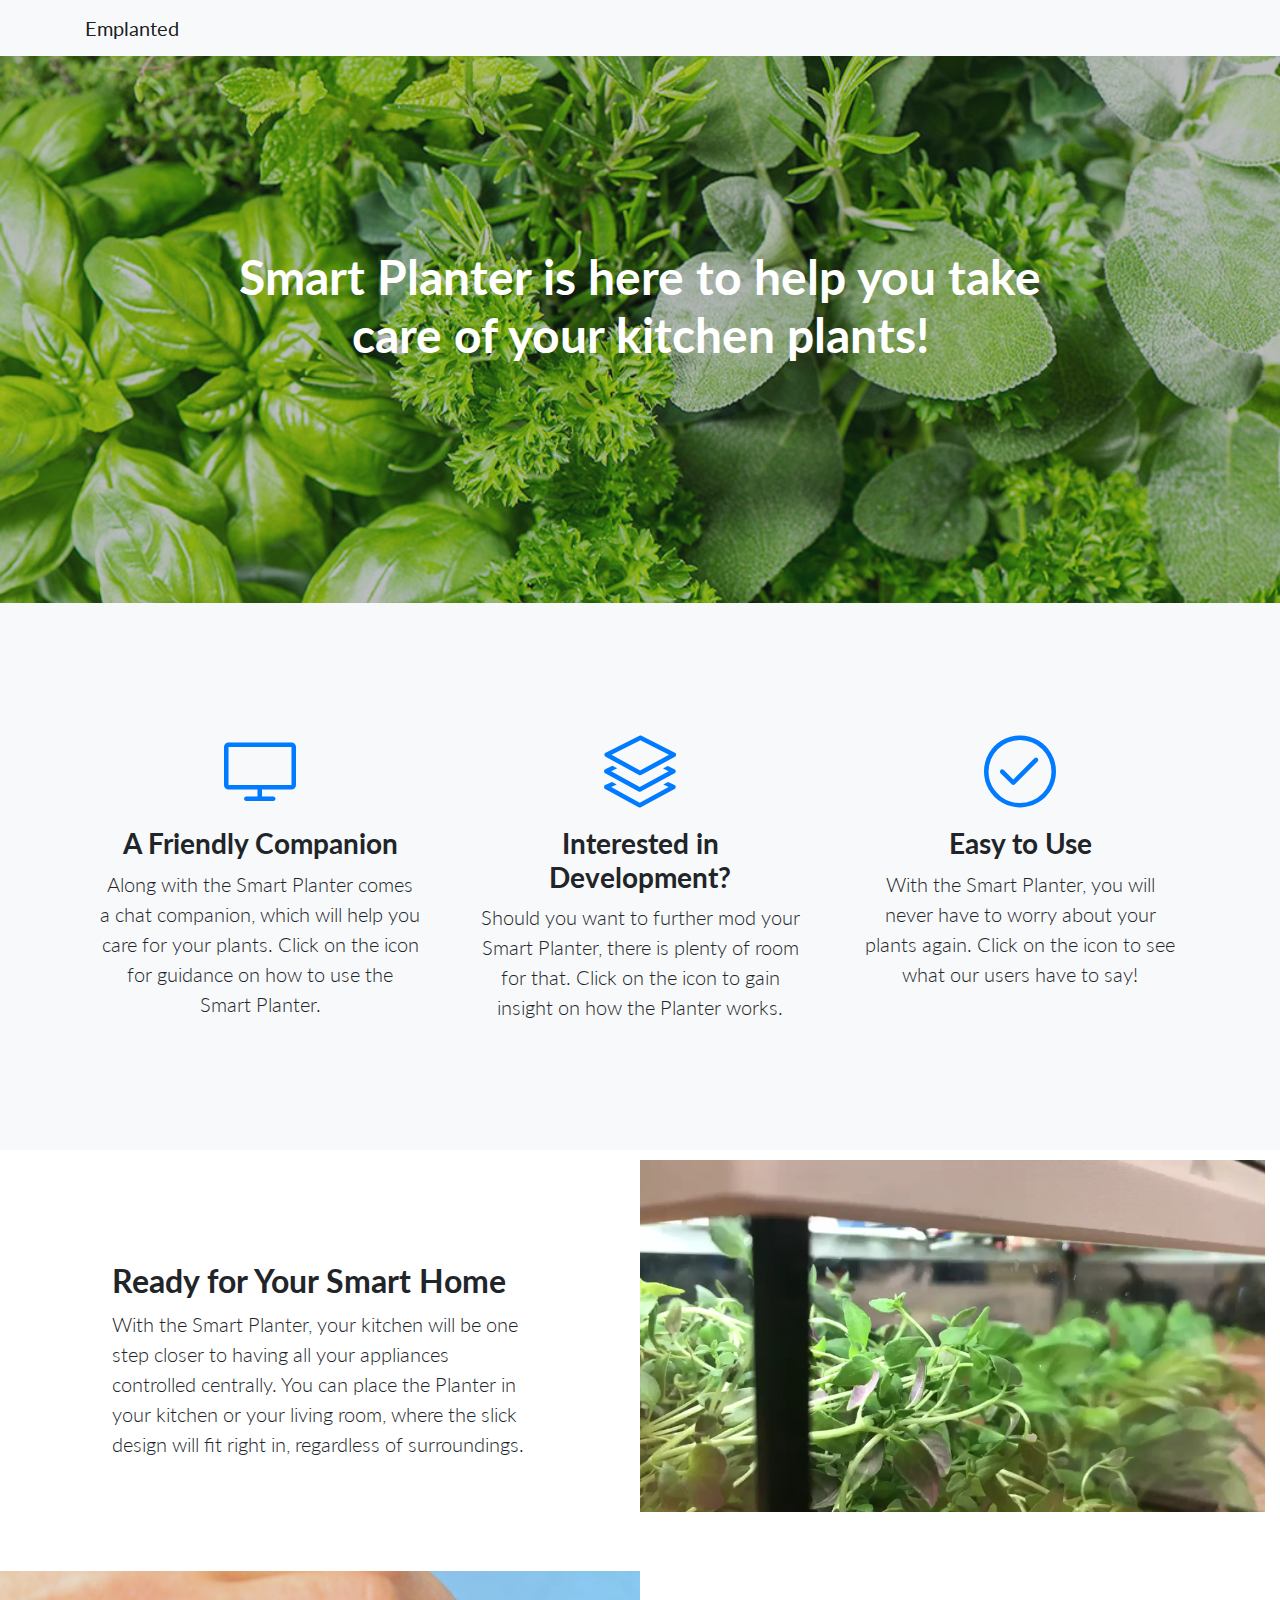
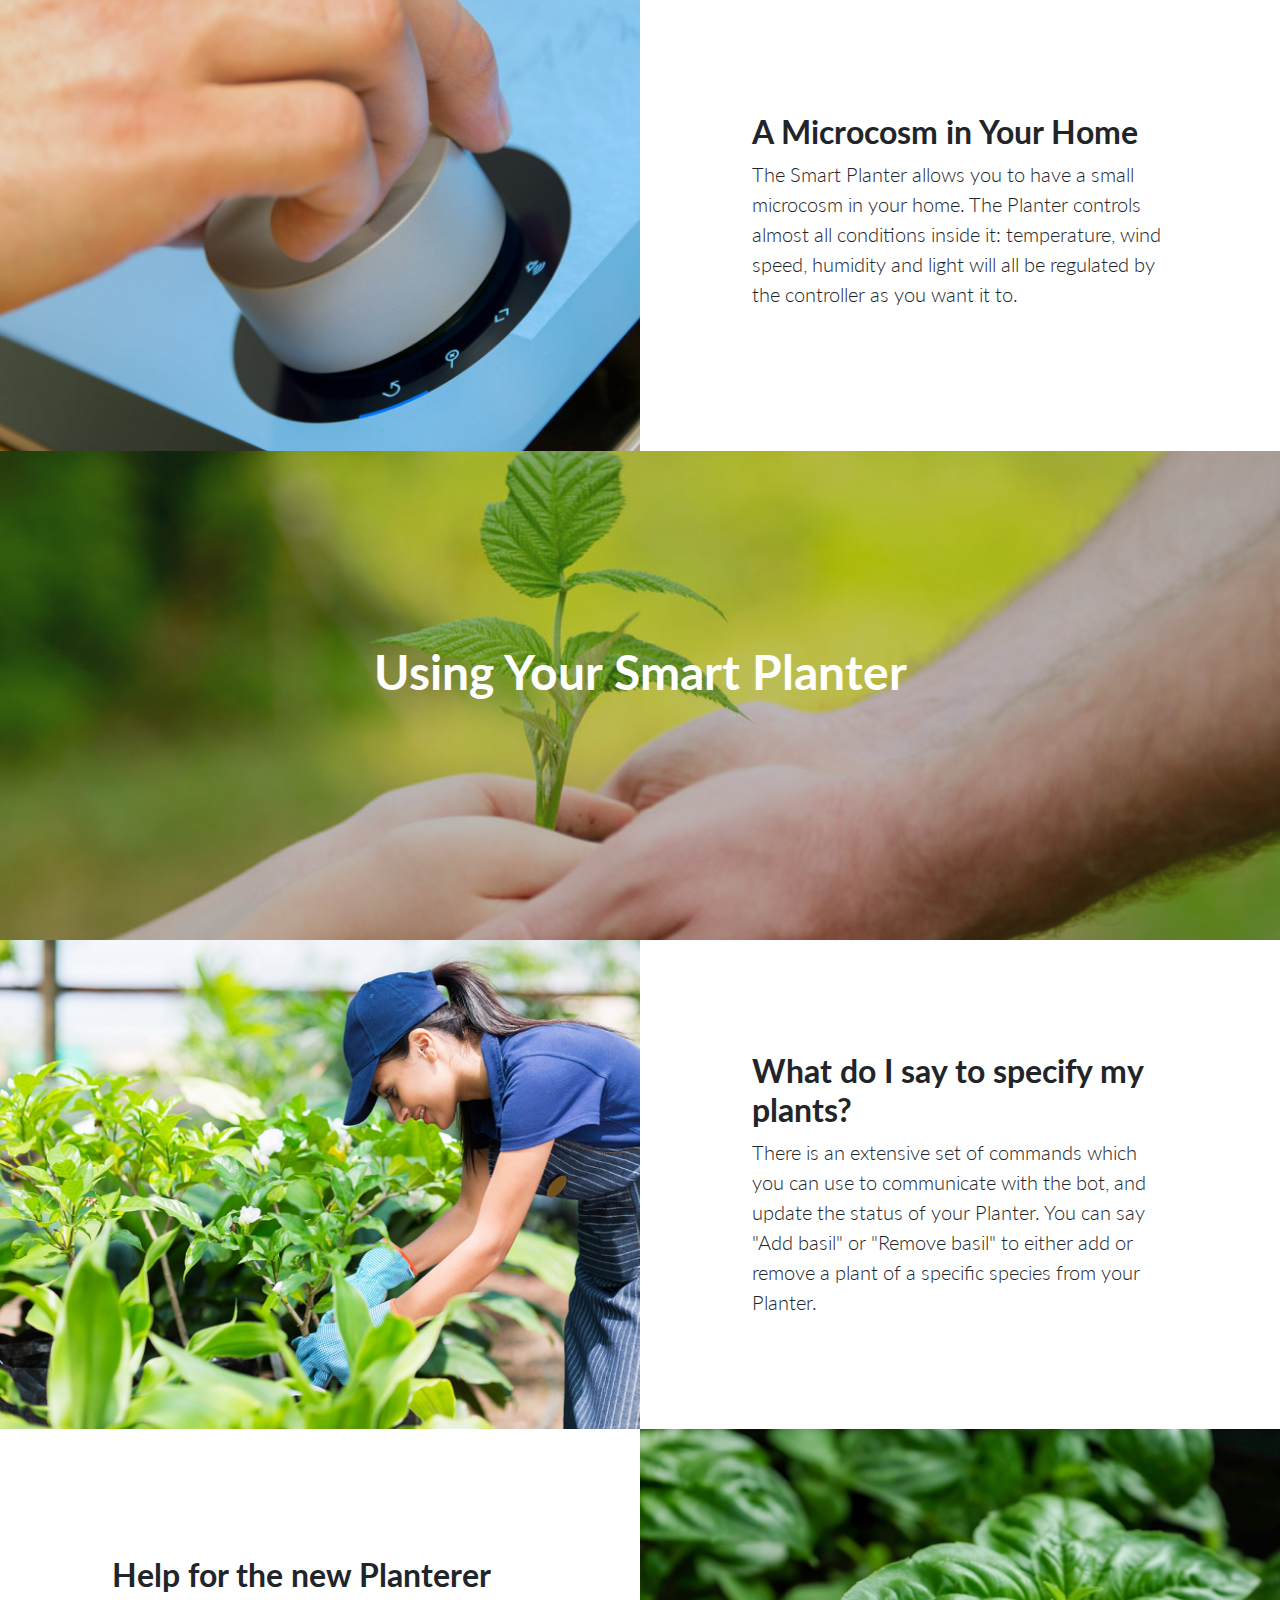
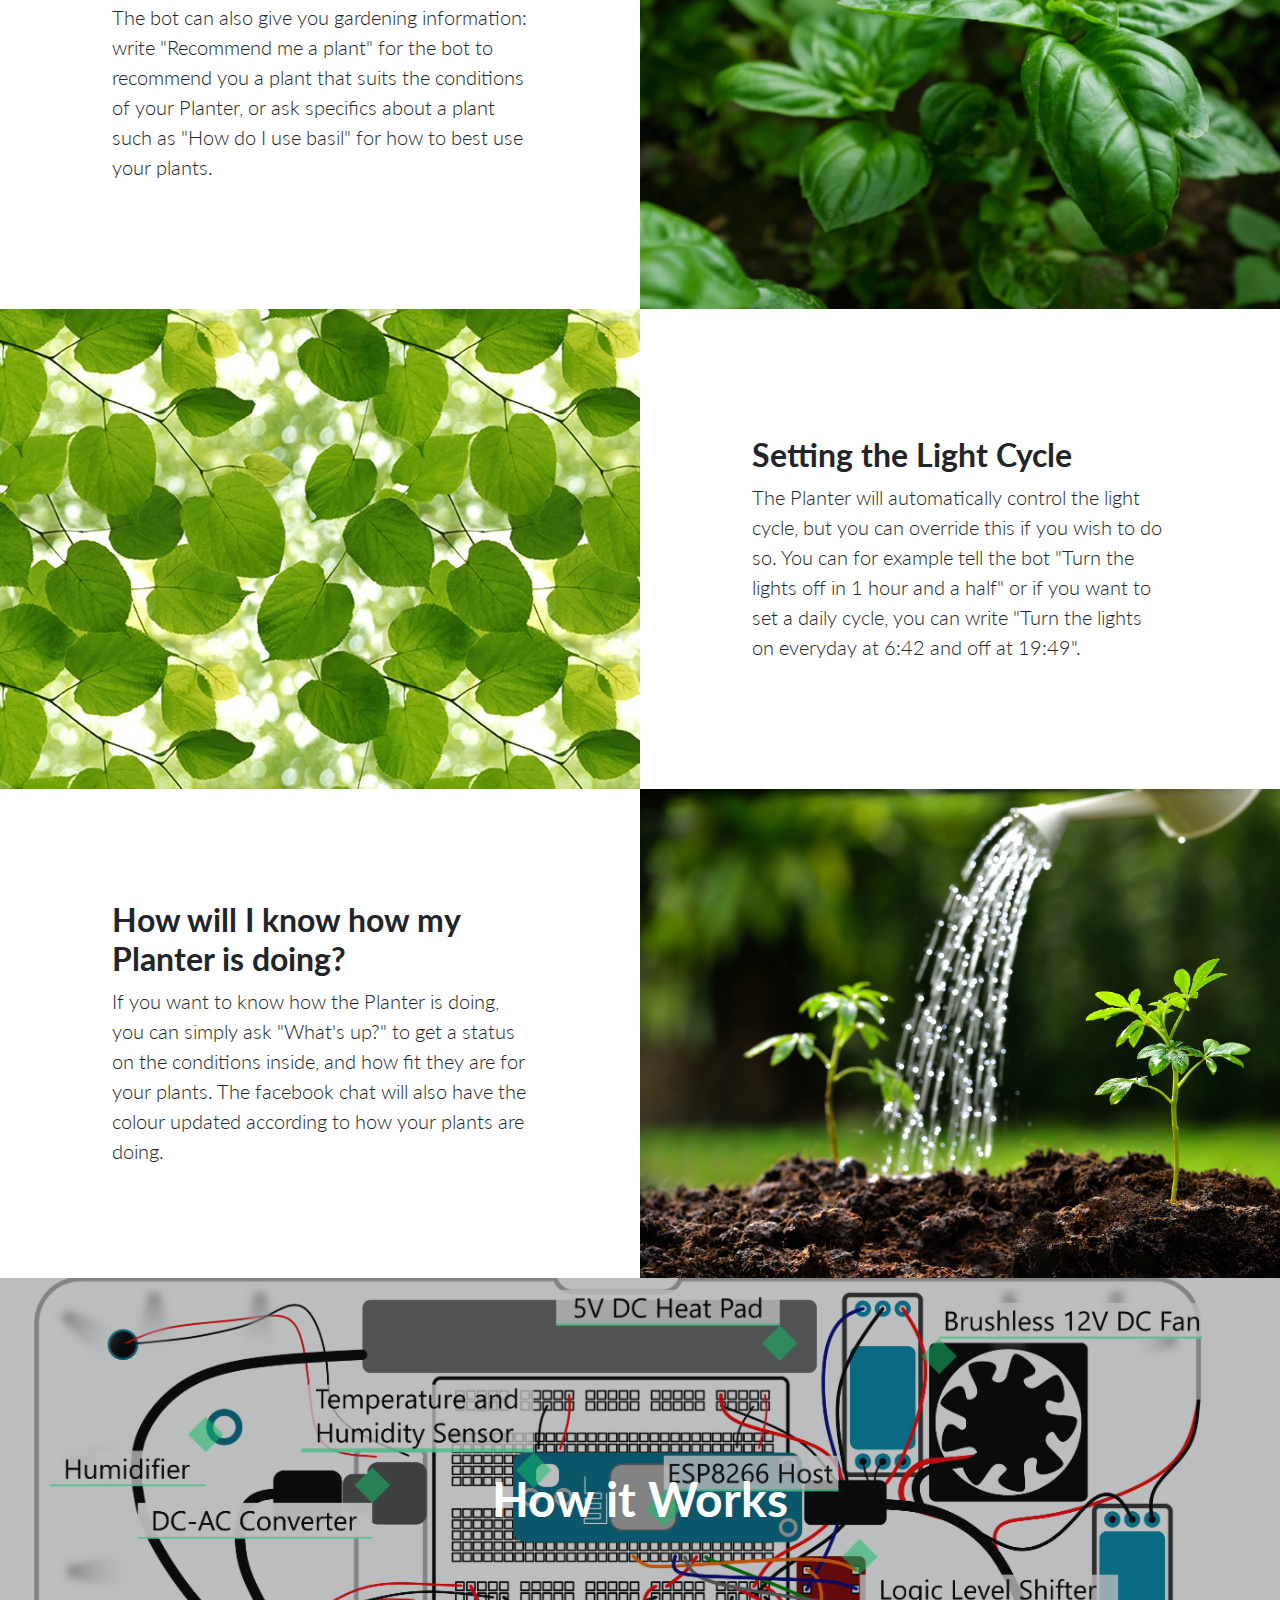
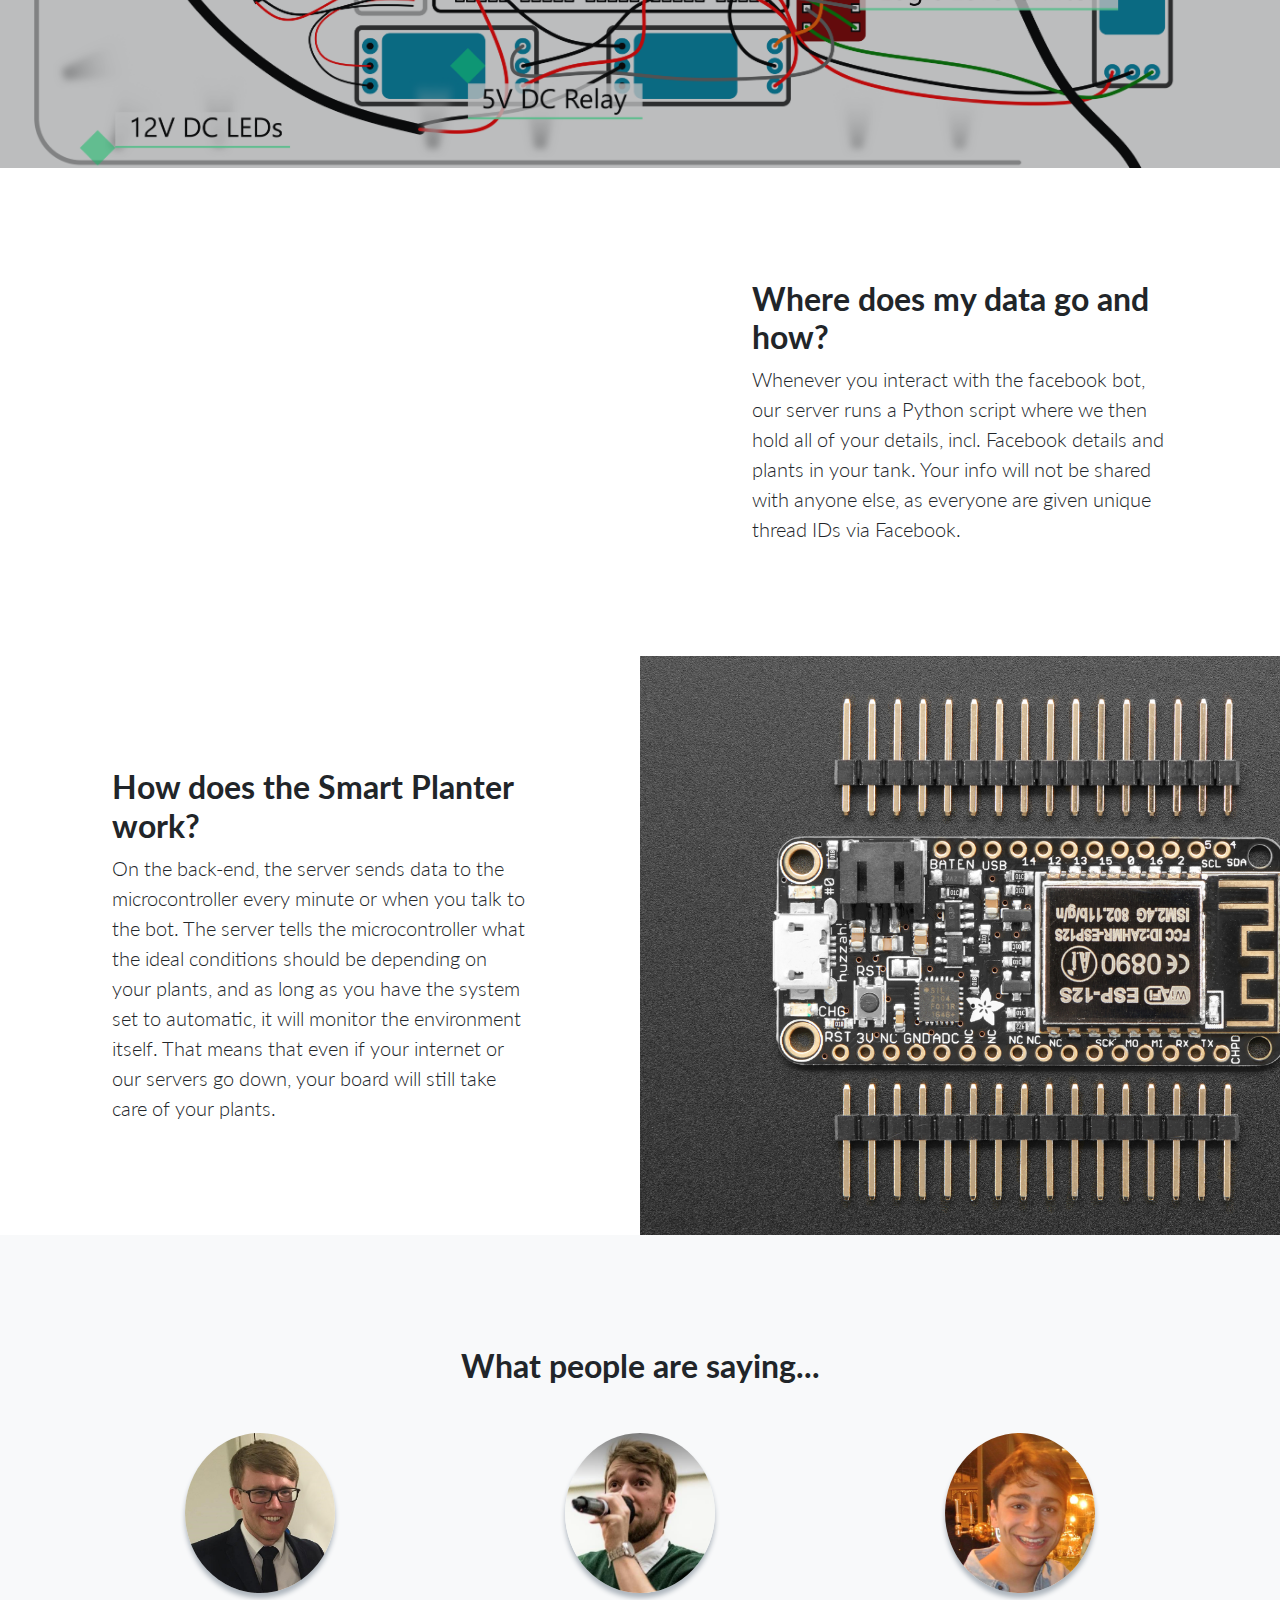
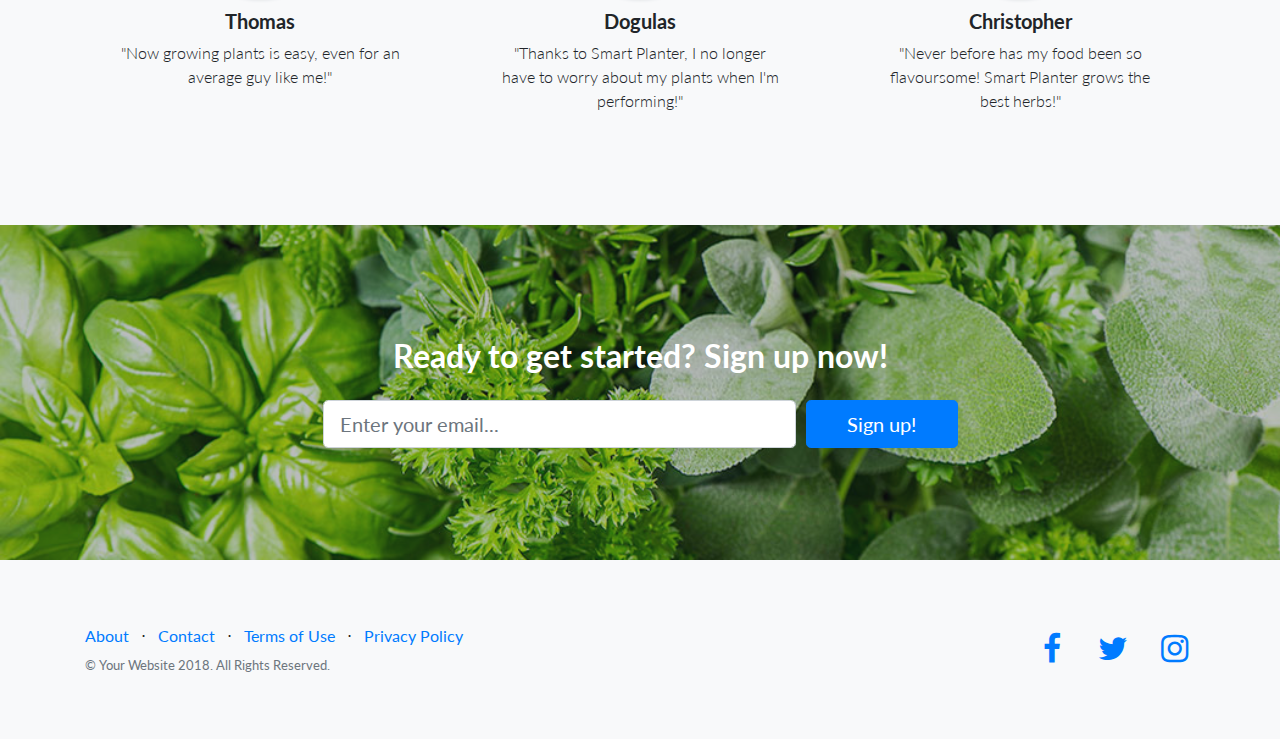
==== commit 303af853: "Website done" ====
--- a/Website/index.html
+++ b/Website/index.html
@@ -38,7 +38,7 @@
       <div class="container">
         <div class="row">
           <div class="col-xl-9 mx-auto">
-            <h1 class="mb-5">Smart Garden is here to help you take care of your kitchen plants!</h1>
+            <h1 class="mb-5">Smart Planter is here to help you take care of your kitchen plants!</h1>
           </div>
         </div>
       </div>
@@ -57,7 +57,7 @@
               </div>
               </a>
               <h3>A Friendly Companion</h3>
-              <p class="lead mb-0">Along with the Smart Garden comes a chat companion, which will help you care for your plants. Click on the icon for guidance on how to use the Smart Garden.</p>
+              <p class="lead mb-0">Along with the Smart Planter comes a chat companion, which will help you care for your plants. Click on the icon for guidance on how to use the Smart Planter.</p>
             </div>
           </div>
           <div class="col-lg-4">
@@ -68,7 +68,7 @@
               </div>
               </a>
               <h3>Interested in Development?</h3>
-              <p class="lead mb-0">Should you want to further mod your Smart Garden, there is plenty of room for that. Click on the icon to gain insight on how the Garden works.</p>
+              <p class="lead mb-0">Should you want to further mod your Smart Planter, there is plenty of room for that. Click on the icon to gain insight on how the Planter works.</p>
             </div>
           </div>
           <div class="col-lg-4">
@@ -79,7 +79,7 @@
               </div>
               </a>
               <h3>Easy to Use</h3>
-              <p class="lead mb-0">With the Smart Garden, you will never have to worry about your plants again. See what our users have to say!</p>
+              <p class="lead mb-0">With the Smart Planter, you will never have to worry about your plants again. Click on the icon to see what our users have to say!</p>
             </div>
           </div>
         </div>
@@ -103,14 +103,14 @@
           </div>
           <div class="col-lg-6 order-lg-1 my-auto showcase-text">
             <h2>Ready for Your Smart Home</h2>
-            <p class="lead mb-0">With the Smart Garden, your kitchen will be one step closer to having all your appliances controlled centrally. You can place the Garden in your kitchen or your living room, where the slick design will fit right in, regardless of surroundings.</p>
+            <p class="lead mb-0">With the Smart Planter, your kitchen will be one step closer to having all your appliances controlled centrally. You can place the Planter in your kitchen or your living room, where the slick design will fit right in, regardless of surroundings.</p>
           </div>
         </div>
         <div class="row no-gutters">
           <div class="col-lg-6 text-white showcase-img" style="background-image: url('img/calib.jpg');"></div>
           <div class="col-lg-6 my-auto showcase-text">
             <h2>A Microcosm in Your Home</h2>
-            <p class="lead mb-0">The Smart Garden allows you to have a small microcosm in your home. The Garden controls almost all conditions inside it: temperature, wind speed, humidity and light will all be regulated by the controller as you want it to.</p>
+            <p class="lead mb-0">The Smart Planter allows you to have a small microcosm in your home. The Planter controls almost all conditions inside it: temperature, wind speed, humidity and light will all be regulated by the controller as you want it to.</p>
           </div>
         </div>
       </div>
@@ -124,7 +124,7 @@
     <div class="container">
       <div class="row">
         <div class="col-xl-9 mx-auto">
-          <h1 class="mb-5">Using Your Smart Garden</h1>
+          <h1 class="mb-5">Using Your Smart Planter</h1>
         </div>
       </div>
     </div>
@@ -137,32 +137,32 @@
           <div class="col-lg-6 text-white showcase-img" style="background-image: url('img/gardener.jpg');"></div>
           <div class="col-lg-6 my-auto showcase-text">
             <h2>What do I say to specify my plants?</h2>
-            <p class="lead mb-0">There is an extensive set of commands which you can use to communicate with the bot, and update the status of your Garden.
-              You can say "Add basil" or "Remove basil" to either add or remove a plant of a specific species from your Garden.
+            <p class="lead mb-0">There is an extensive set of commands which you can use to communicate with the bot, and update the status of your Planter.
+              You can say "Add basil" or "Remove basil" to either add or remove a plant of a specific species from your Planter.
               </p>
           </div>
         </div>
         <div class="row no-gutters">
           <div class="col-lg-6 order-lg-2 text-white showcase-img" style="background-image: url('img/basil.jpg');"></div>
           <div class="col-lg-6 order-lg-1 my-auto showcase-text">
-            <h2>Help for the new Gardener</h2>
+            <h2>Help for the new Planterer</h2>
             <p class="lead mb-0">The bot can also give you gardening information: write "Recommend me a plant" for the bot to recommend you a plant that suits the
-            conditions of your Garden, or ask specifics about a plant such as "How do I use basil" for how to best use your plants.</p>
+            conditions of your Planter, or ask specifics about a plant such as "How do I use basil" for how to best use your plants.</p>
           </div>
         </div>
         <div class="row no-gutters">
           <div class="col-lg-6 text-white showcase-img" style="background-image: url('img/sunlight.jpg');"></div>
           <div class="col-lg-6 my-auto showcase-text">
             <h2>Setting the Light Cycle</h2>
-            <p class="lead mb-0">The Garden will automatically control the light cycle, but you can override this if you wish to do so. You can for example tell the bot "Turn the lights off in 1 hour and a half"
+            <p class="lead mb-0">The Planter will automatically control the light cycle, but you can override this if you wish to do so. You can for example tell the bot "Turn the lights off in 1 hour and a half"
                or if you want to set a daily cycle, you can write "Turn the lights on everyday at 6:42 and off at 19:49". </p>
           </div>
         </div>
         <div class="row no-gutters">
           <div class="col-lg-6 order-lg-2 text-white showcase-img" style="background-image: url('img/watering.jpg');"></div>
           <div class="col-lg-6 order-lg-1 my-auto showcase-text">
-            <h2>How will I know how my Garden is doing?</h2>
-            <p class="lead mb-0">If you want to know how the Garden is doing, you can simply ask "What's up?" to get a status on the conditions inside, and how fit they are for your plants. The facebook chat will also have the colour updated according to
+            <h2>How will I know how my Planter is doing?</h2>
+            <p class="lead mb-0">If you want to know how the Planter is doing, you can simply ask "What's up?" to get a status on the conditions inside, and how fit they are for your plants. The facebook chat will also have the colour updated according to
               how your plants are doing.
             </p>
           </div>
@@ -198,7 +198,7 @@
         <div class="row no-gutters">
           <div class="col-lg-6 order-lg-2 text-white showcase-img" style="background-image: url('img/board.jpg');"></div>
           <div class="col-lg-6 order-lg-1 my-auto showcase-text">
-            <h2>How does the Smart Garden work?</h2>
+            <h2>How does the Smart Planter work?</h2>
             <p class="lead mb-0">On the back-end, the server sends data to the microcontroller every minute or when you talk to the bot. The server tells the microcontroller what the ideal conditions should be depending on your plants,
             and as long as you have the system set to automatic, it will monitor the environment itself. That means that even if your internet or our servers go down, your board will still take care of your plants.</p>
           </div>
@@ -223,14 +223,14 @@
             <div class="testimonial-item mx-auto mb-5 mb-lg-0">
               <img class="img-fluid rounded-circle mb-3" src="img/testimonials-2.jpg" alt="" style="width:150px;height:160px;">
               <h5>Dogulas</h5>
-              <p class="font-weight-light mb-0">"Thanks to Smart Garden, I no longer have to worry about my plants when I'm performing!"</p>
+              <p class="font-weight-light mb-0">"Thanks to Smart Planter, I no longer have to worry about my plants when I'm performing!"</p>
             </div>
           </div>
           <div class="col-lg-4">
             <div class="testimonial-item mx-auto mb-5 mb-lg-0">
               <img class="img-fluid rounded-circle mb-3" src="img/testimonials-3.jpg" alt="" style="width:150px;height:160px;">
               <h5>Christopher</h5>
-              <p class="font-weight-light mb-0">"Never before has my food been so flavoursome! Smart Garden grows the best herbs!"</p>
+              <p class="font-weight-light mb-0">"Never before has my food been so flavoursome! Smart Planter grows the best herbs!"</p>
             </div>
           </div>
         </div>
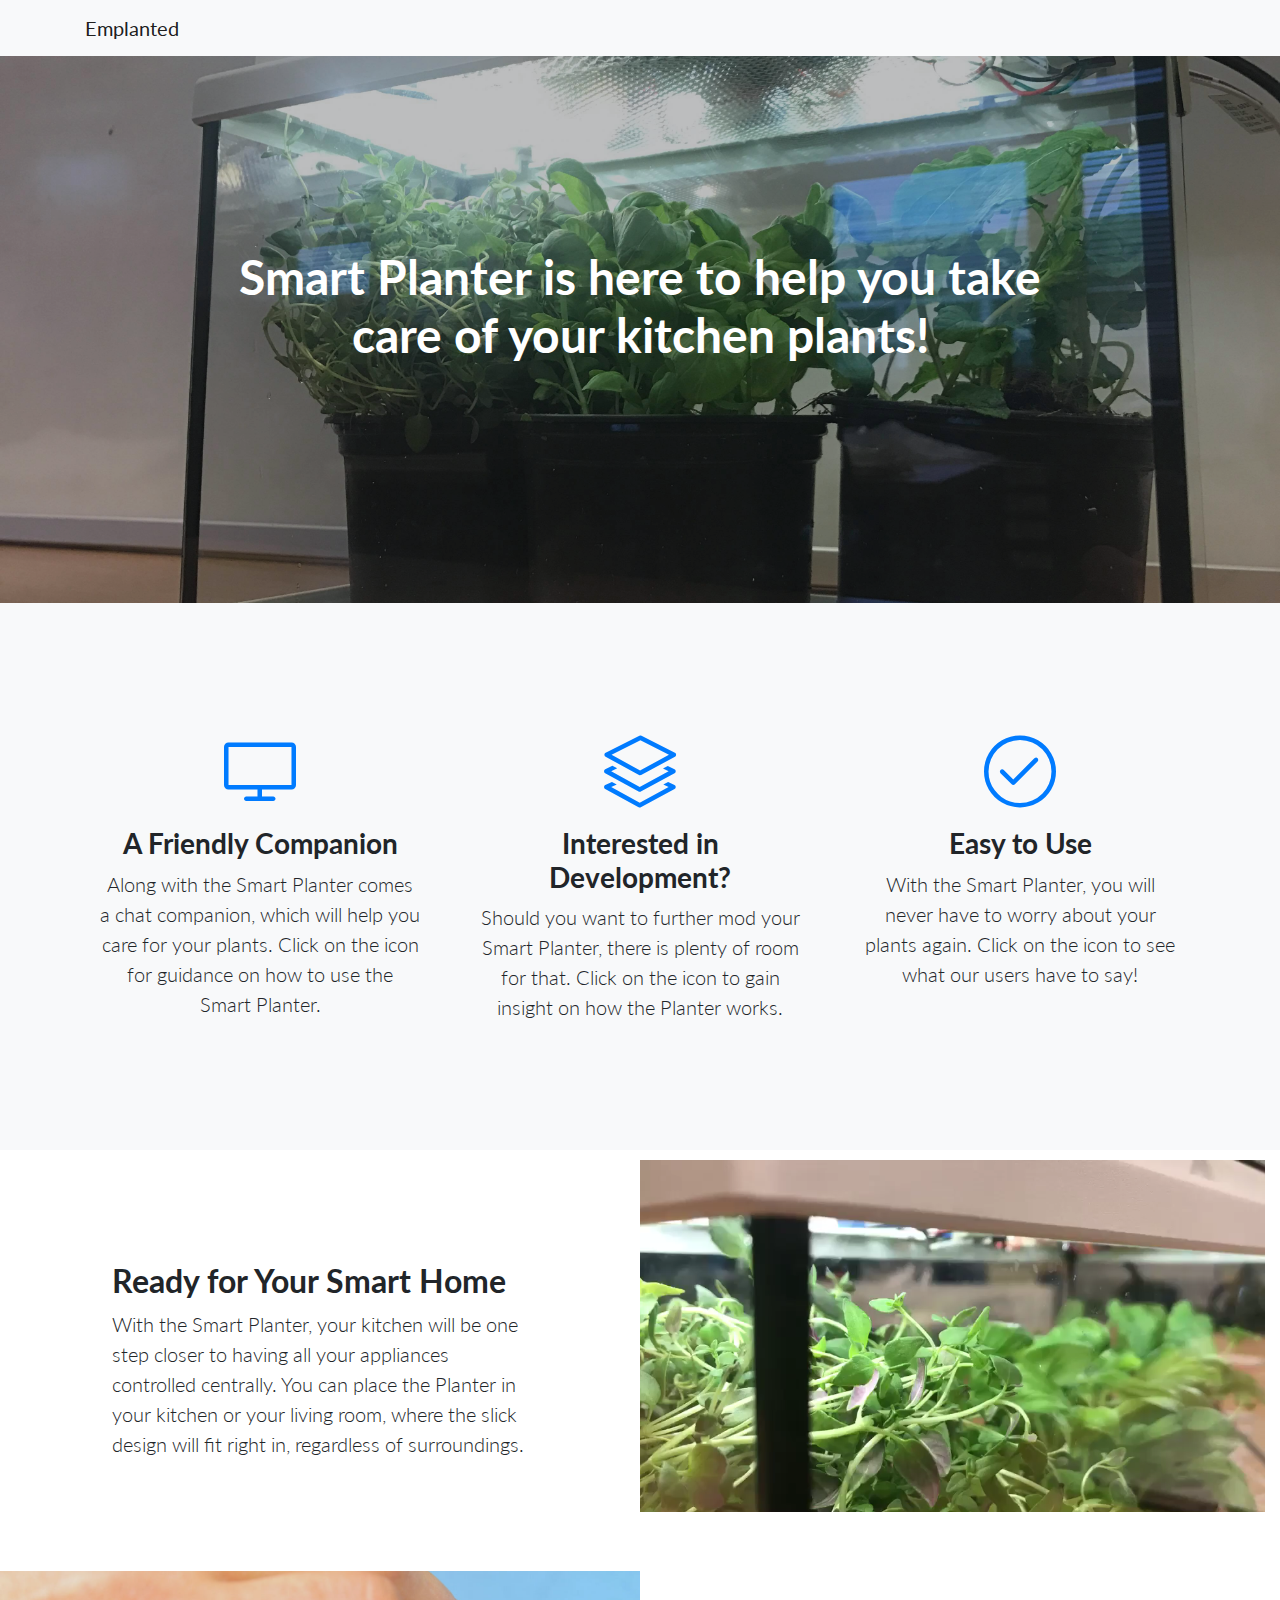
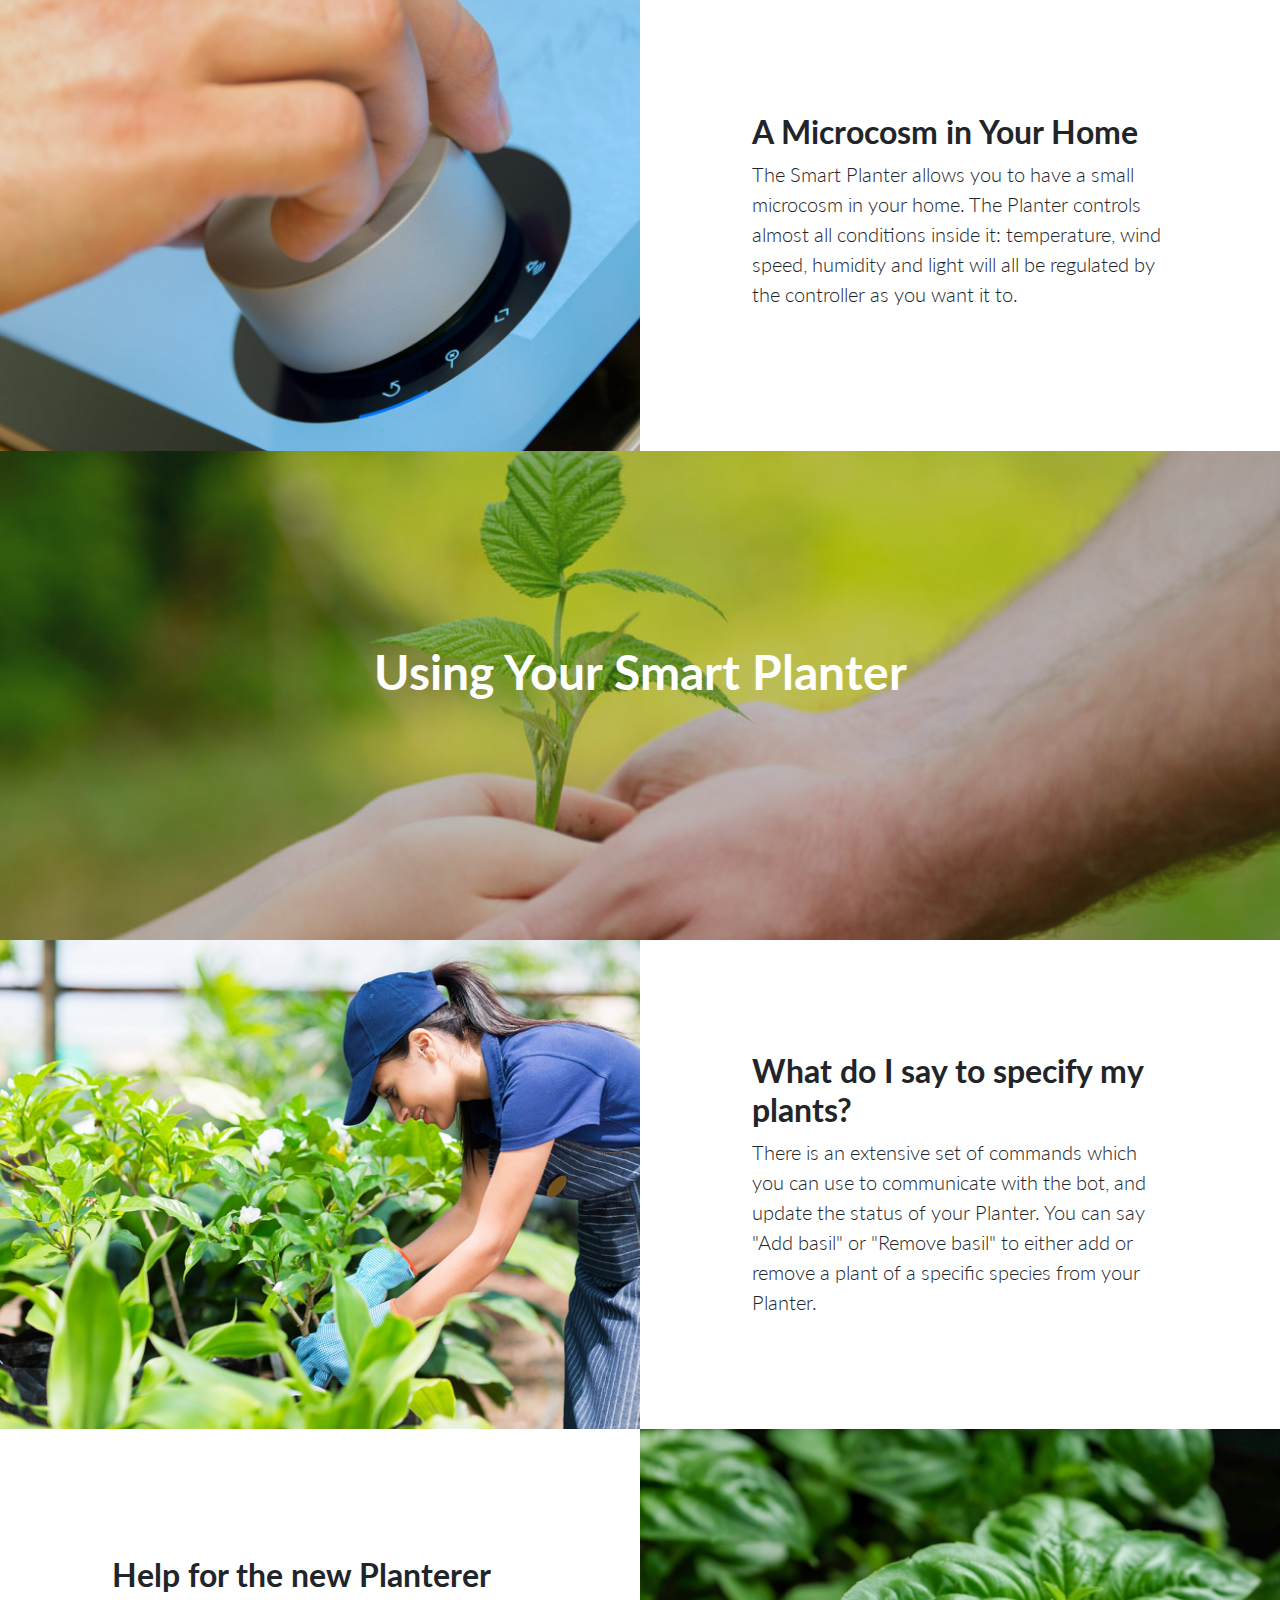
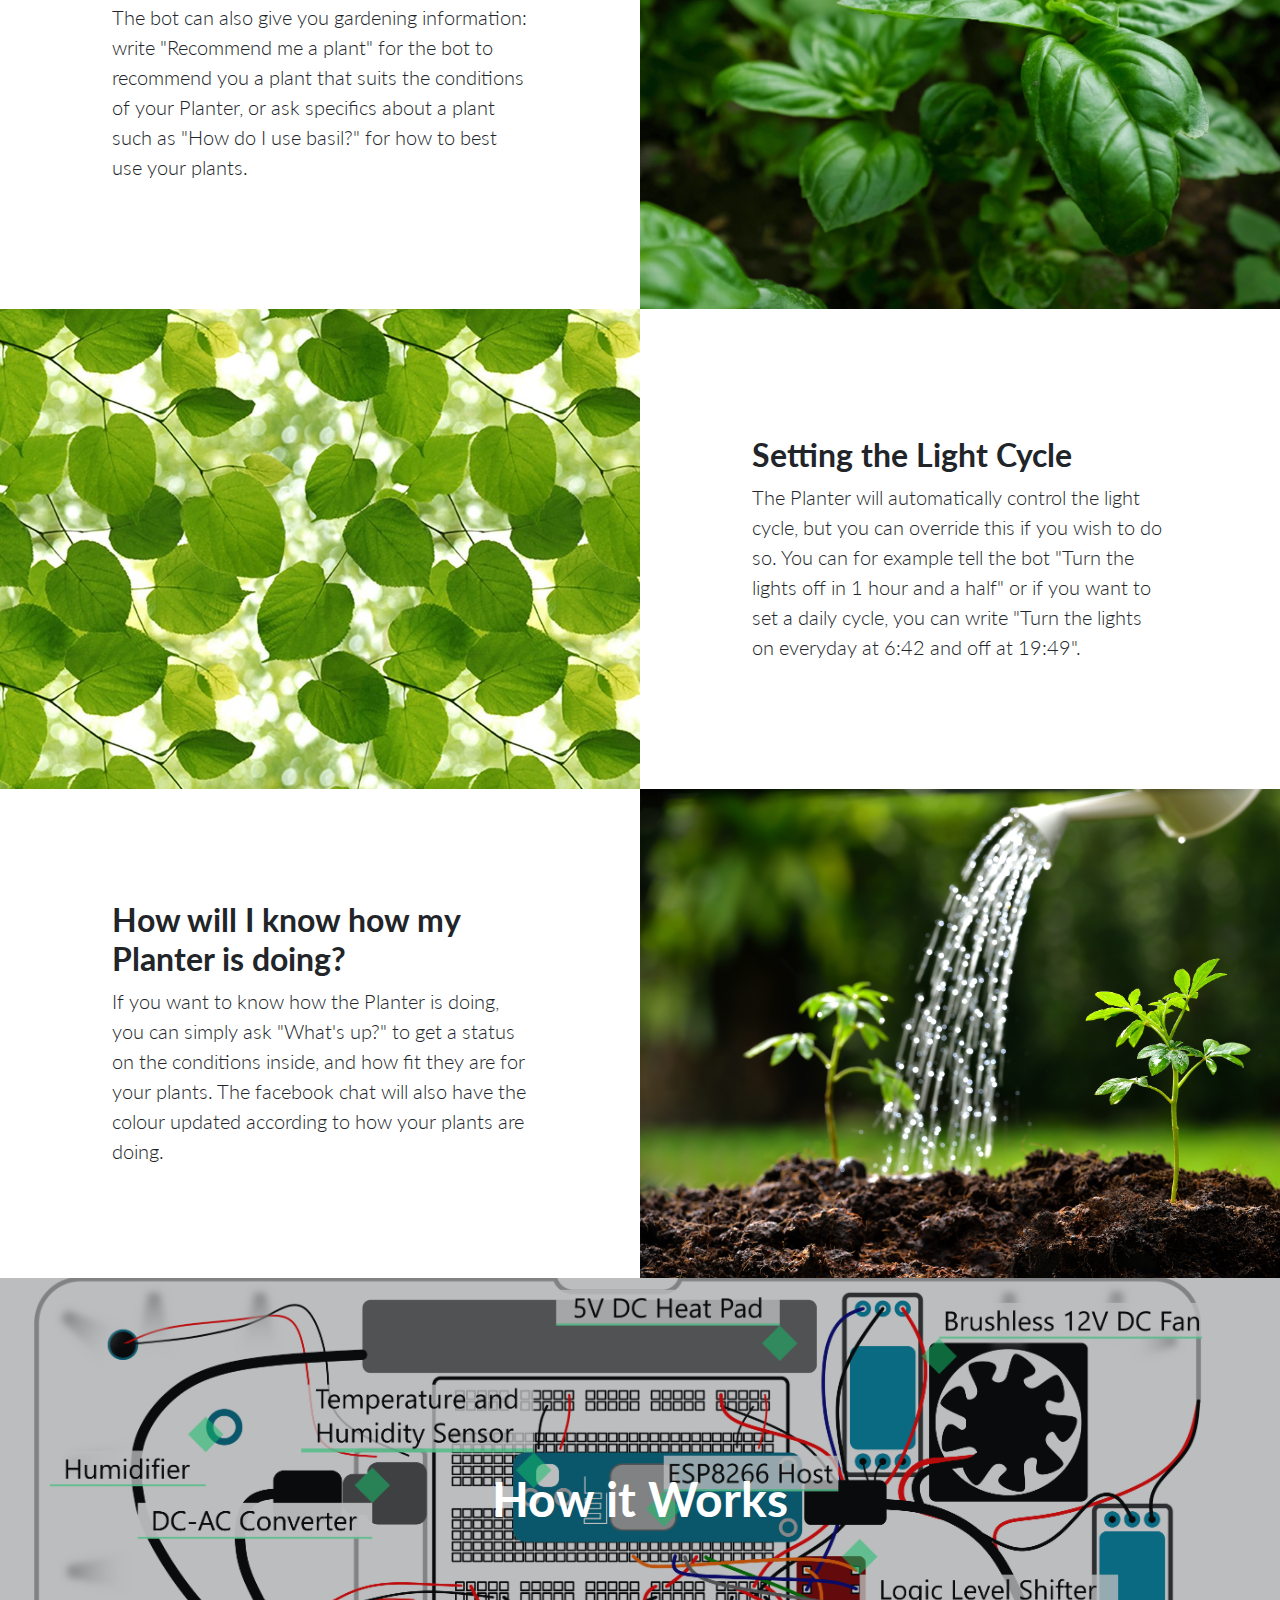
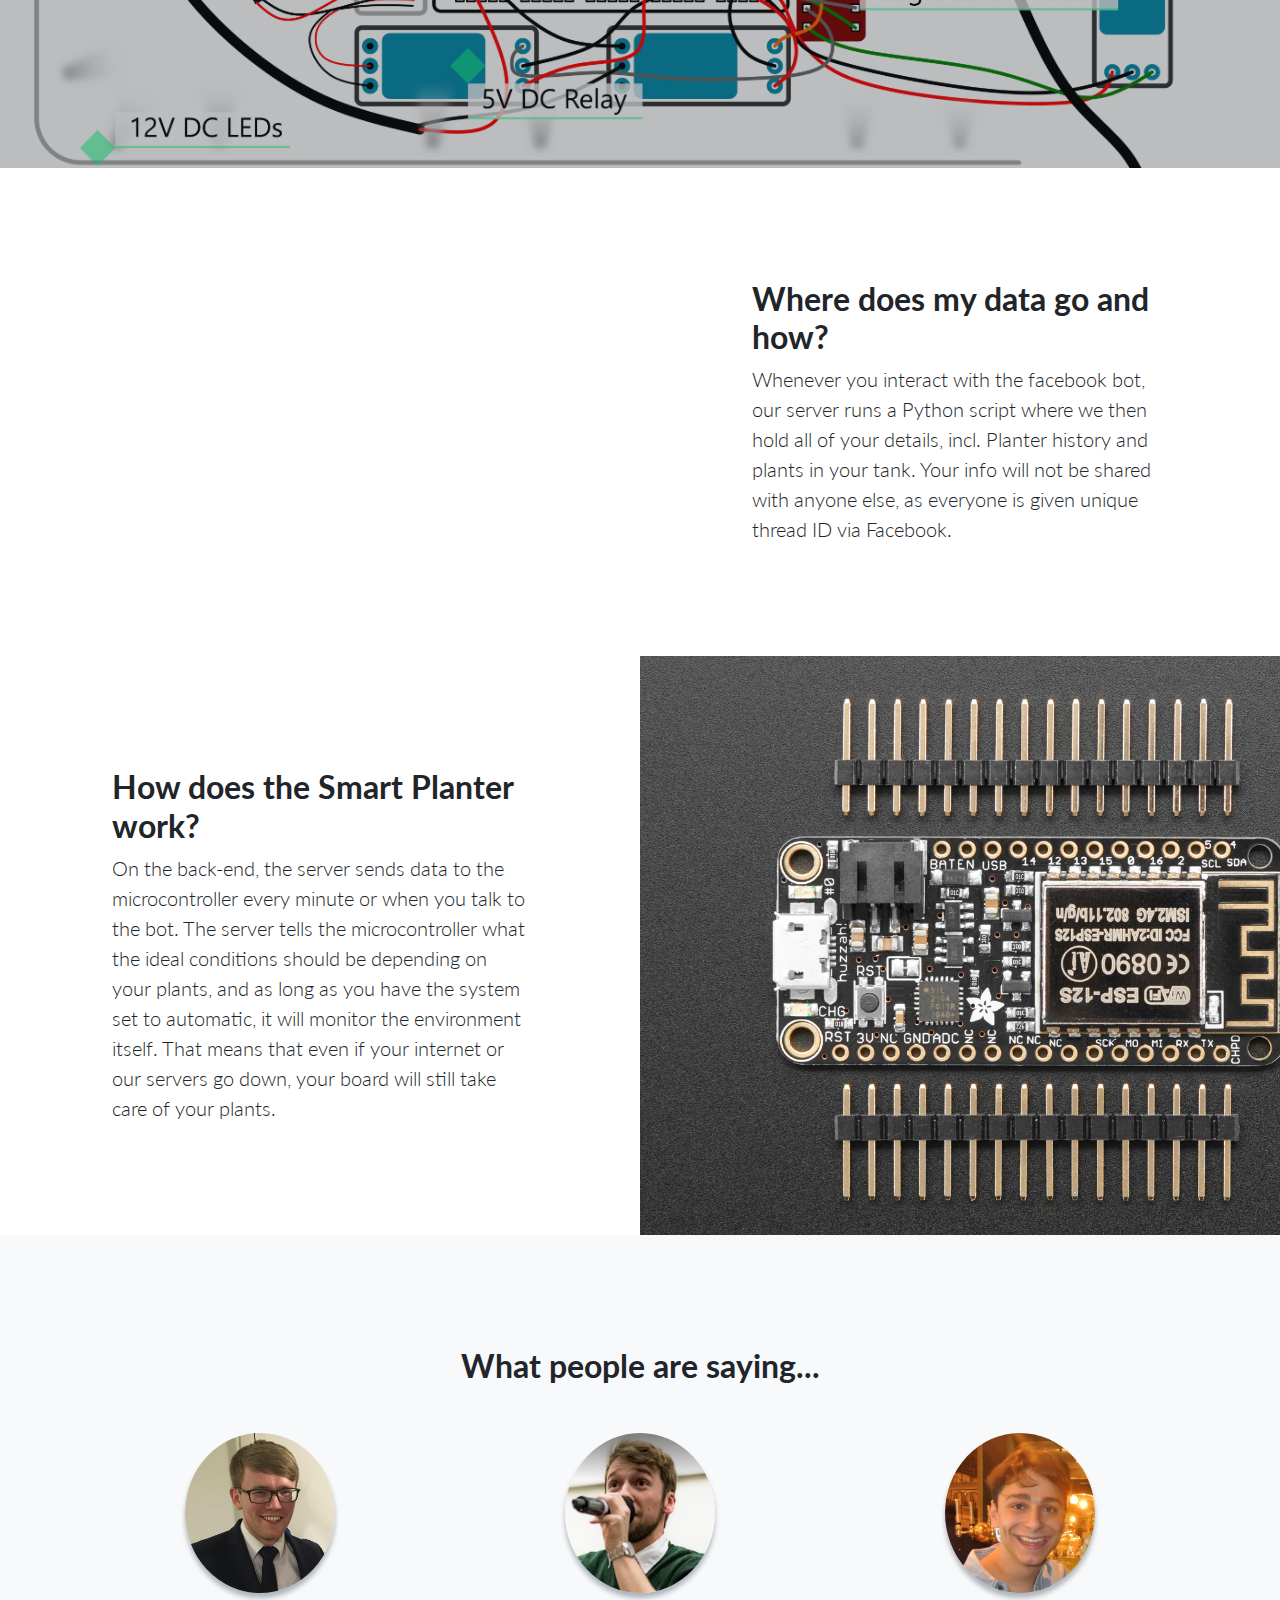
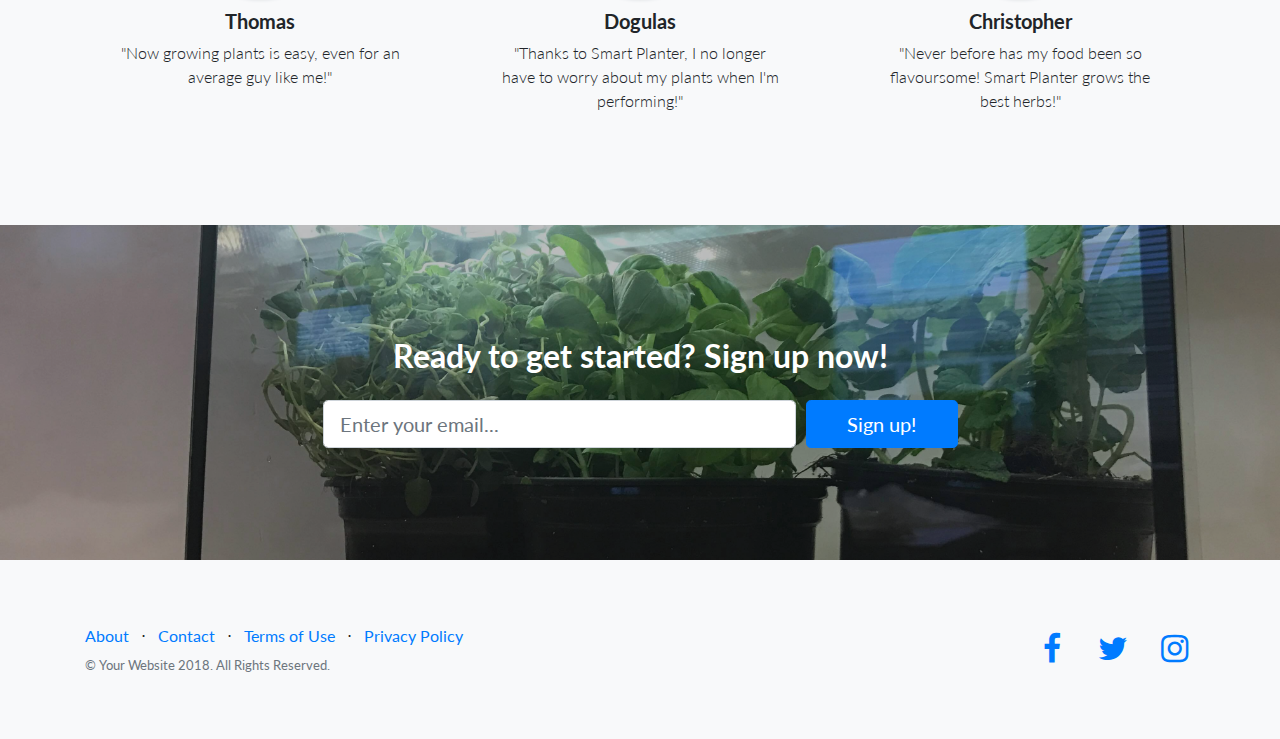
==== commit b33c00e0: "Changed masthead" ====
--- a/Website/index.html
+++ b/Website/index.html
@@ -147,7 +147,7 @@
           <div class="col-lg-6 order-lg-1 my-auto showcase-text">
             <h2>Help for the new Planterer</h2>
             <p class="lead mb-0">The bot can also give you gardening information: write "Recommend me a plant" for the bot to recommend you a plant that suits the
-            conditions of your Planter, or ask specifics about a plant such as "How do I use basil" for how to best use your plants.</p>
+            conditions of your Planter, or ask specifics about a plant such as "How do I use basil?" for how to best use your plants.</p>
           </div>
         </div>
         <div class="row no-gutters">
@@ -191,7 +191,7 @@
             <div class="col-lg-6 text-white showcase-img" style="background-image: url('img/chat.jpg');"></div>
             <div class="col-lg-6 my-auto showcase-text">
               <h2>Where does my data go and how?</h2>
-              <p class="lead mb-0">Whenever you interact with the facebook bot, our server runs a Python script where we then hold all of your details, incl. Facebook details and plants in your tank. Your info will not be shared with anyone else, as everyone are given unique thread IDs via Facebook.
+              <p class="lead mb-0">Whenever you interact with the facebook bot, our server runs a Python script where we then hold all of your details, incl. Planter history and plants in your tank. Your info will not be shared with anyone else, as everyone is given unique thread ID via Facebook.
                 </p>
             </div>
           </div>
--- a/Website/css/landing-page.min.css
+++ b/Website/css/landing-page.min.css
@@ -1,4 +1,4 @@
-body{font-family:Lato,'Helvetica Neue',Helvetica,Arial,sans-serif}h1,h2,h3,h4,h5,h6{font-family:Lato,'Helvetica Neue',Helvetica,Arial,sans-serif;font-weight:700}header.masthead{position:relative;background-color:#343a40;background:url(../img/bg-masthead.jpg) no-repeat center center;-webkit-background-size:cover;-moz-background-size:cover;-o-background-size:cover;background-size:cover;padding-top:8rem;padding-bottom:8rem}header.masthead .overlay{position:absolute;background-color:#212529;height:100%;width:100%;top:0;left:0;opacity:.3}header.masthead h1{font-size:2rem}@media (min-width:768px){header.masthead{padding-top:12rem;padding-bottom:12rem}header.masthead h1{font-size:3rem}}.showcase .showcase-text{padding:3rem}.showcase .showcase-img{min-height:30rem;background-size:cover}@media (min-width:768px){.showcase .showcase-text{padding:7rem}}.features-icons{padding-top:7rem;padding-bottom:7rem}.features-icons .features-icons-item{max-width:20rem}.features-icons .features-icons-item .features-icons-icon{height:7rem}.features-icons .features-icons-item .features-icons-icon i{font-size:4.5rem}.features-icons .features-icons-item:hover .features-icons-icon i{font-size:5rem}.testimonials{padding-top:7rem;padding-bottom:7rem}.testimonials .testimonial-item{max-width:18rem}.testimonials .testimonial-item img{max-width:12rem;box-shadow:0 5px 5px 0 #adb5bd}.call-to-action{position:relative;background-color:#343a40;background:url(../img/bg-masthead.jpg) no-repeat center center;-webkit-background-size:cover;-moz-background-size:cover;-o-background-size:cover;background-size:cover;padding-top:7rem;padding-bottom:7rem}.call-to-action .overlay{position:absolute;background-color:#212529;height:100%;width:100%;top:0;left:0;opacity:.3}footer.footer{padding-top:4rem;padding-bottom:4rem}header.mastheadWorks {
+body{font-family:Lato,'Helvetica Neue',Helvetica,Arial,sans-serif}h1,h2,h3,h4,h5,h6{font-family:Lato,'Helvetica Neue',Helvetica,Arial,sans-serif;font-weight:700}header.masthead{position:relative;background-color:#343a40;background:url(../img/bg-showcase-1.jpg) no-repeat center center;-webkit-background-size:cover;-moz-background-size:cover;-o-background-size:cover;background-size:cover;padding-top:8rem;padding-bottom:8rem}header.masthead .overlay{position:absolute;background-color:#212529;height:100%;width:100%;top:0;left:0;opacity:.3}header.masthead h1{font-size:2rem}@media (min-width:768px){header.masthead{padding-top:12rem;padding-bottom:12rem}header.masthead h1{font-size:3rem}}.showcase .showcase-text{padding:3rem}.showcase .showcase-img{min-height:30rem;background-size:cover}@media (min-width:768px){.showcase .showcase-text{padding:7rem}}.features-icons{padding-top:7rem;padding-bottom:7rem}.features-icons .features-icons-item{max-width:20rem}.features-icons .features-icons-item .features-icons-icon{height:7rem}.features-icons .features-icons-item .features-icons-icon i{font-size:4.5rem}.features-icons .features-icons-item:hover .features-icons-icon i{font-size:5rem}.testimonials{padding-top:7rem;padding-bottom:7rem}.testimonials .testimonial-item{max-width:18rem}.testimonials .testimonial-item img{max-width:12rem;box-shadow:0 5px 5px 0 #adb5bd}.call-to-action{position:relative;background-color:#343a40;background:url(../img/bg-showcase-1.jpg) no-repeat center center;-webkit-background-size:cover;-moz-background-size:cover;-o-background-size:cover;background-size:cover;padding-top:7rem;padding-bottom:7rem}.call-to-action .overlay{position:absolute;background-color:#212529;height:100%;width:100%;top:0;left:0;opacity:.3}footer.footer{padding-top:4rem;padding-bottom:4rem}header.mastheadWorks {
   position: relative;
   background-color: #343a40;
   background: url("../img/componentfpgamyresizedshifted2.png") no-repeat center center;
